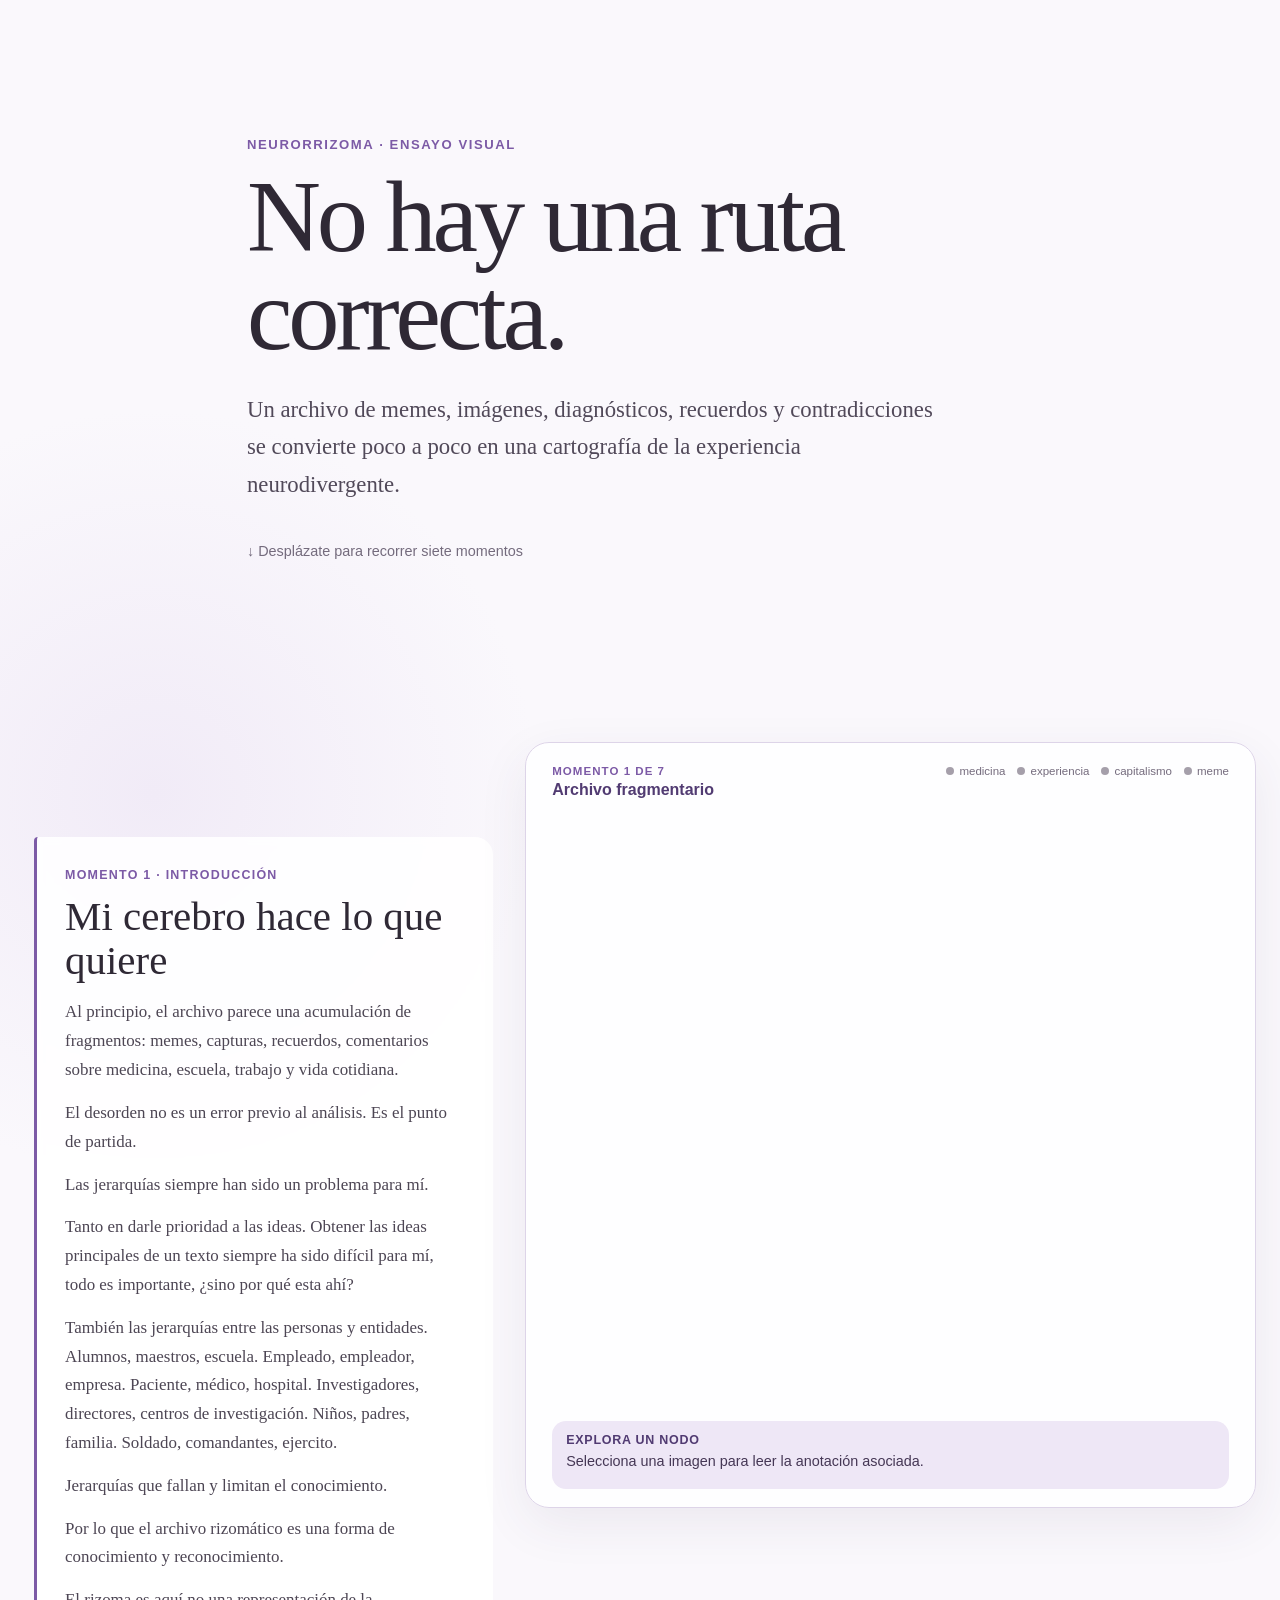
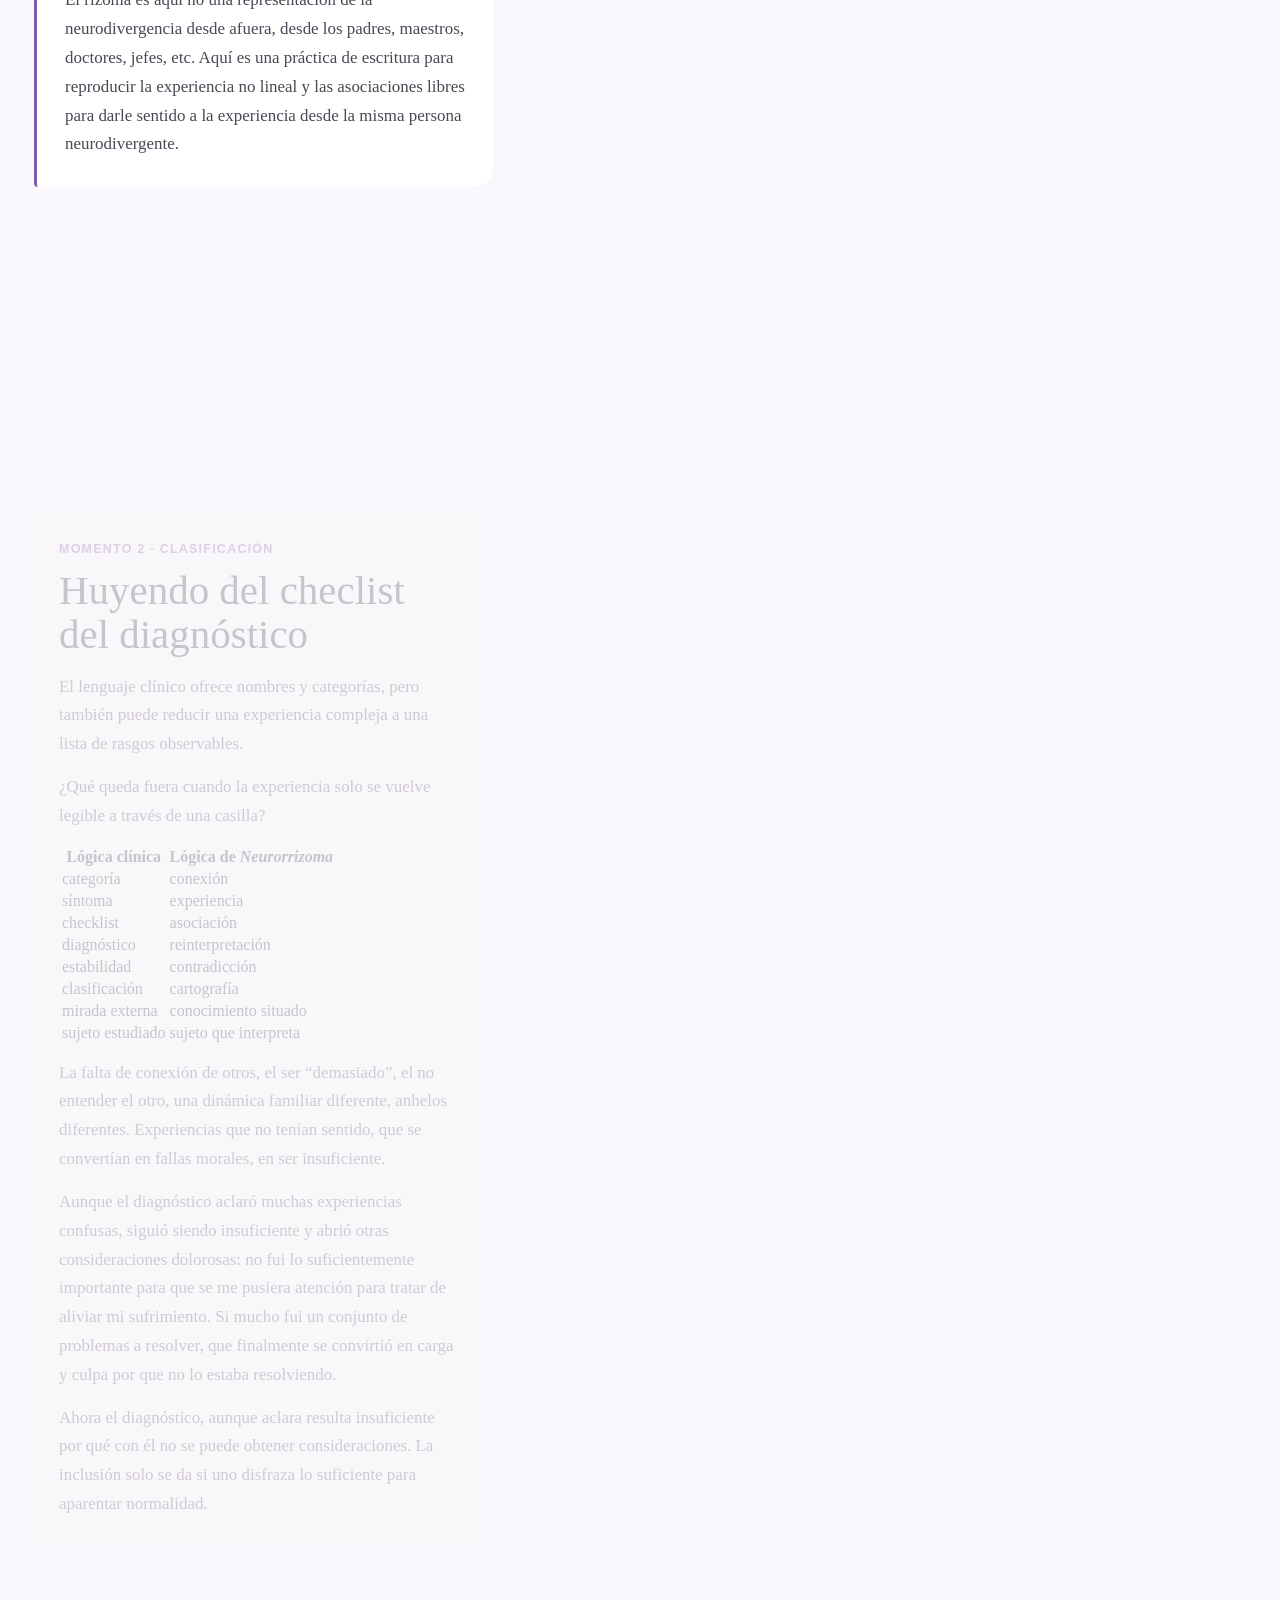
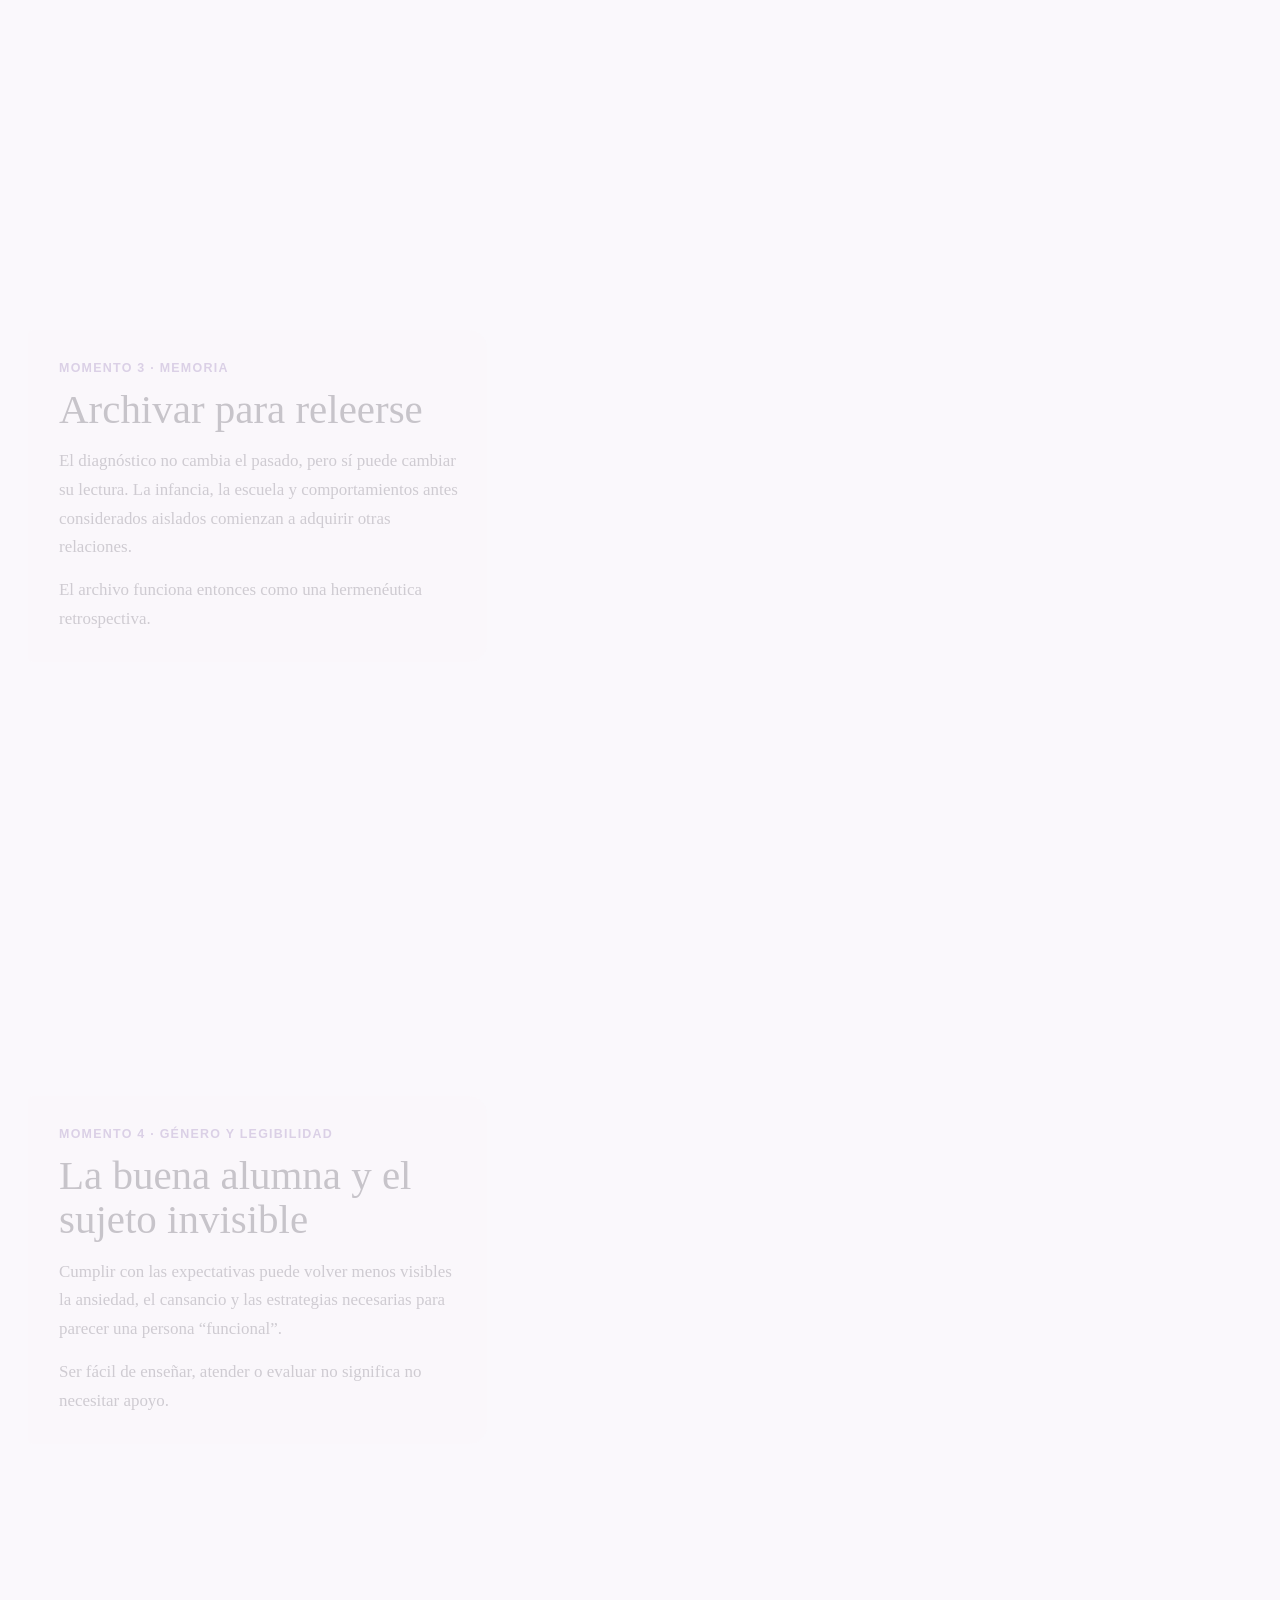
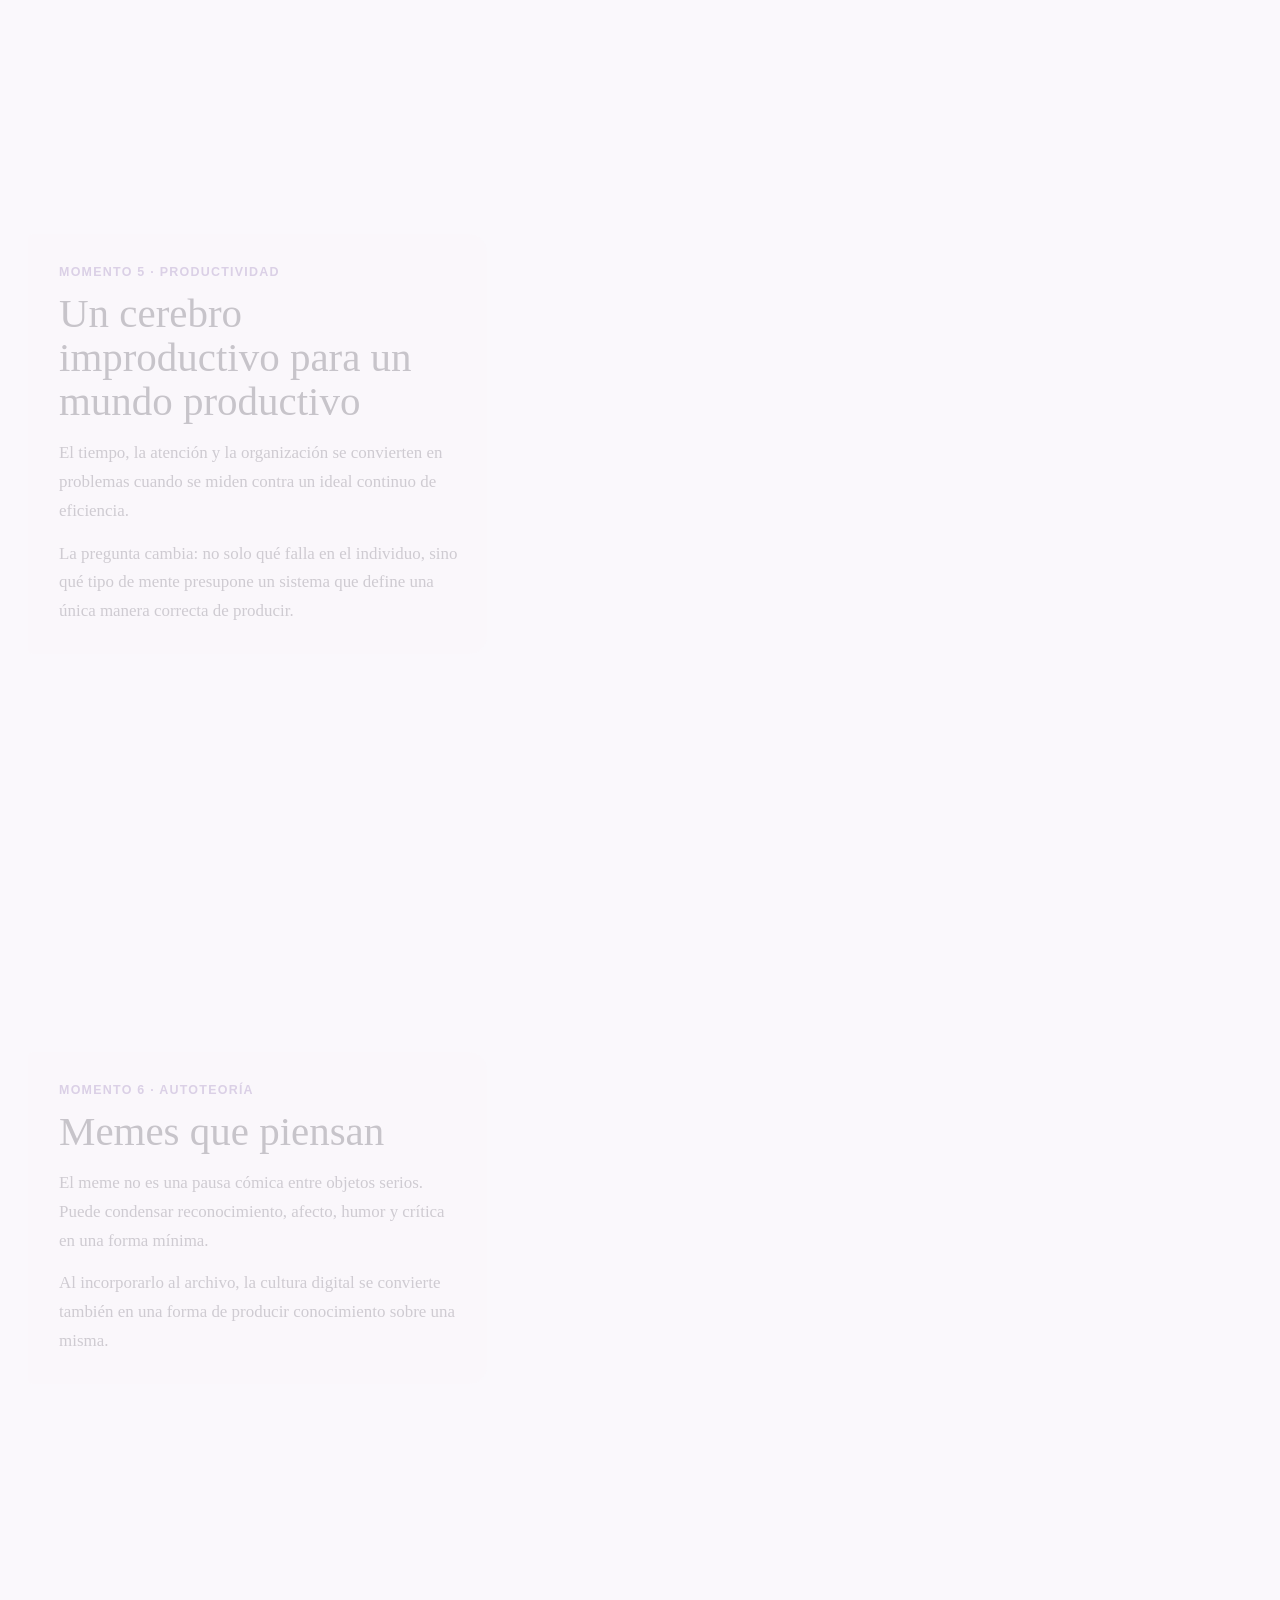
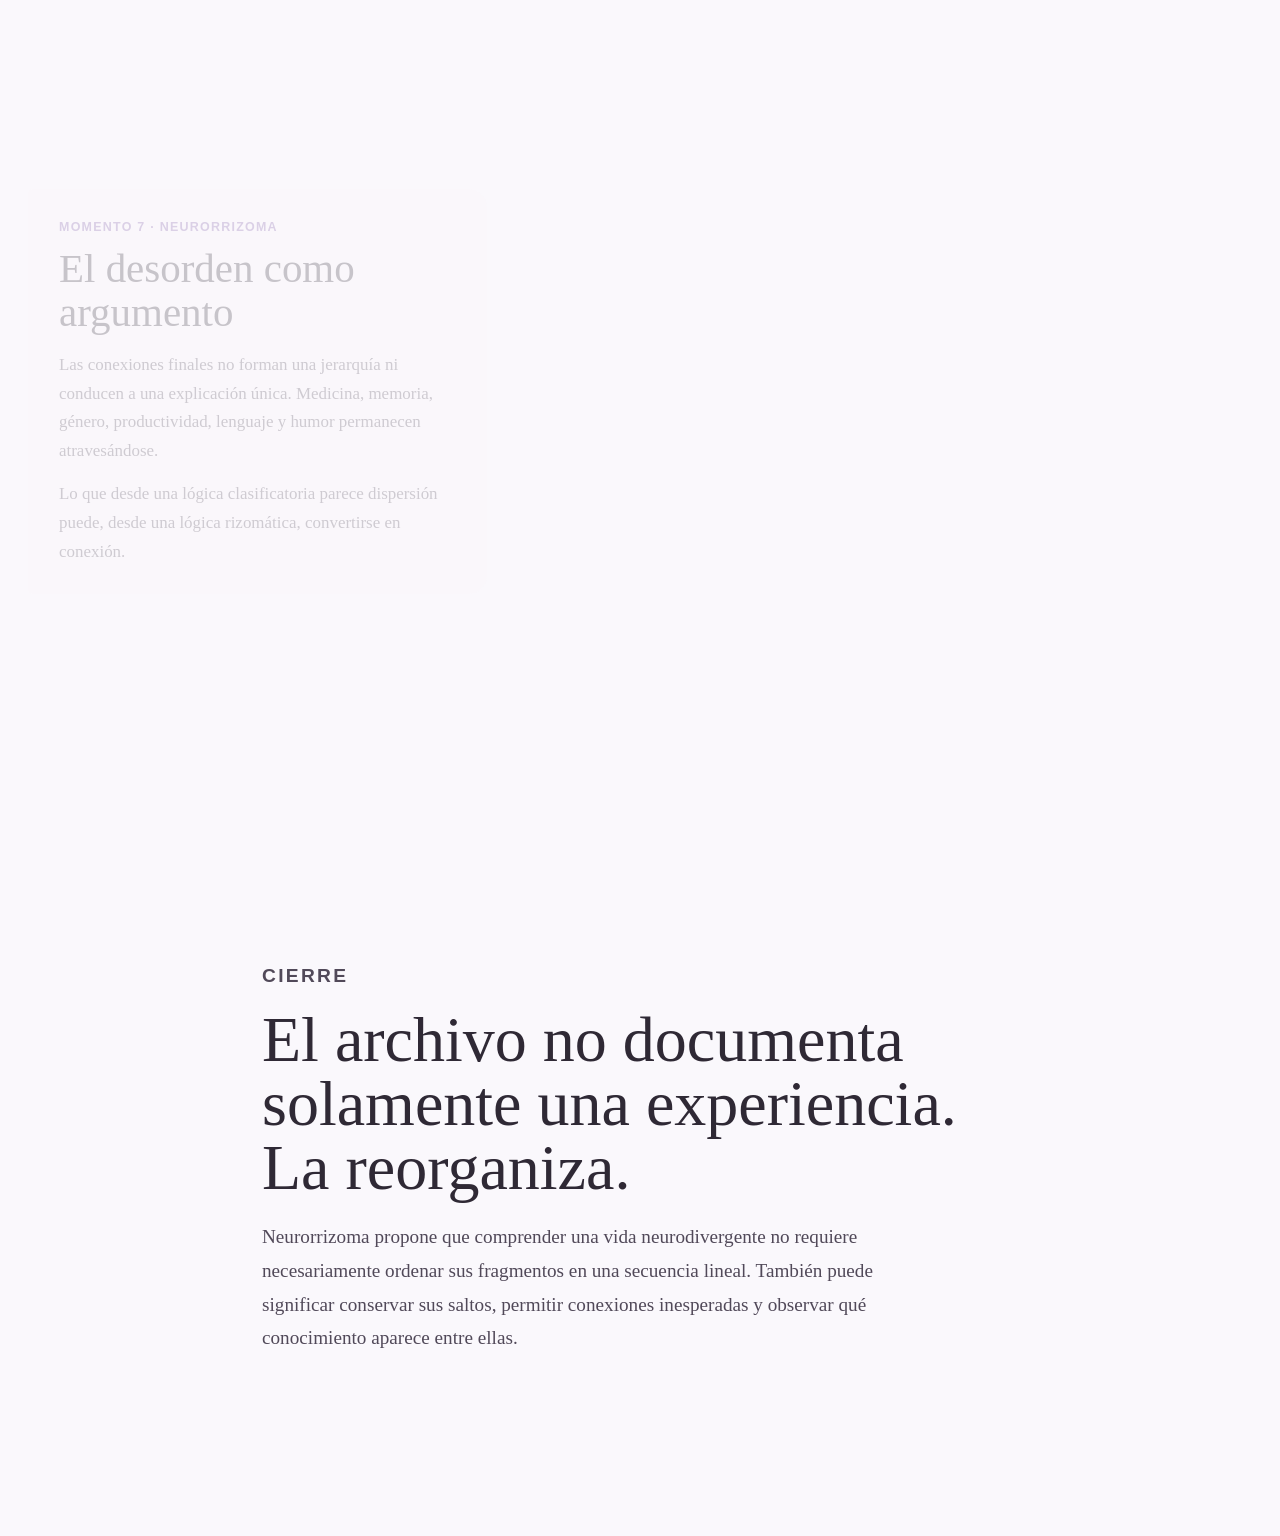
==== index.html @ 23087f28 "Update index.html" ====
<!DOCTYPE html>
<html lang="es">
<head>
  <meta charset="UTF-8">
  <meta name="viewport" content="width=device-width, initial-scale=1.0">

  <title>No hay una ruta correcta | Neurorrizoma</title>

  <style>
    :root {
      --bg: #faf8fc;
      --paper: rgba(255, 255, 255, 0.88);
      --ink: #2f2935;
      --muted: #746b7d;
      --purple: #7c5aa6;
      --purple-dark: #513b72;
      --purple-soft: #eee7f6;
      --line: #a99db7;
      --border: #ddd4e8;
    }

    * {
      box-sizing: border-box;
    }

    html {
      scroll-behavior: smooth;
    }

    body {
      margin: 0;
      font-family: Georgia, "Times New Roman", serif;
      color: var(--ink);
      background:
        radial-gradient(circle at 12% 10%, #f1ebf7 0, transparent 24rem),
        var(--bg);
    }

    header {
      max-width: 850px;
      min-height: 75vh;
      margin: 0 auto;
      padding: 12vh 32px 8vh;
      display: flex;
      flex-direction: column;
      justify-content: center;
    }

    .eyebrow {
      margin: 0 0 16px;
      font-family: Arial, sans-serif;
      font-size: 0.82rem;
      font-weight: 700;
      letter-spacing: 0.12em;
      text-transform: uppercase;
      color: var(--purple);
    }

    h1 {
      max-width: 760px;
      margin: 0;
      font-size: clamp(3rem, 8vw, 6.8rem);
      line-height: 0.95;
      font-weight: 500;
      letter-spacing: -0.04em;
    }

    header .deck {
      max-width: 690px;
      margin: 28px 0 0;
      font-size: clamp(1.15rem, 2vw, 1.42rem);
      line-height: 1.65;
      color: #514959;
    }

    .scroll-cue {
      margin-top: 40px;
      font-family: Arial, sans-serif;
      font-size: 0.9rem;
      color: var(--muted);
    }

    #scrolly {
      width: min(1400px, 100%);
      margin: 0 auto;
      padding: 0 24px 8vh;
      display: grid;
      grid-template-columns: minmax(300px, 0.78fr) minmax(500px, 1.22fr);
      gap: 34px;
      align-items: start;
    }

    .scrolly-text {
      min-width: 0;
    }

    .step {
      min-height: 86vh;
      padding: 18vh 4px;
      display: flex;
      align-items: center;
      opacity: 0.25;
      transition: opacity 320ms ease;
    }

    .step.is-active {
      opacity: 1;
    }

    .step-card {
      width: 100%;
      max-width: 510px;
      padding: 28px;
      border-left: 3px solid transparent;
      border-radius: 4px 18px 18px 4px;
      background: rgba(250, 248, 252, 0.82);
      backdrop-filter: blur(5px);
      transition:
        background 320ms ease,
        border-color 320ms ease,
        transform 320ms ease;
    }

    .step.is-active .step-card {
      background: var(--paper);
      border-left-color: var(--purple);
      transform: translateX(6px);
    }

    .moment {
      display: inline-block;
      margin-bottom: 12px;
      font-family: Arial, sans-serif;
      font-size: 0.78rem;
      font-weight: 700;
      letter-spacing: 0.1em;
      text-transform: uppercase;
      color: var(--purple);
    }

    .step h2 {
      margin: 0 0 16px;
      font-size: clamp(1.8rem, 3.2vw, 2.75rem);
      line-height: 1.08;
      font-weight: 500;
    }

    .step p {
      margin: 0;
      font-size: 1.06rem;
      line-height: 1.7;
      color: #4d4654;
    }

    .step p + p {
      margin-top: 14px;
    }

    .scrolly-graphic {
      position: sticky;
      top: 0;
      min-width: 0;
      min-height: 100vh;
      display: flex;
      align-items: center;
    }

    .graphic-shell {
      width: 100%;
      padding: 18px 18px 12px;
      border: 1px solid var(--border);
      border-radius: 24px;
      background: rgba(255,255,255,0.8);
      box-shadow: 0 16px 50px rgba(69, 46, 89, 0.08);
    }

    .graphic-header {
      display: flex;
      justify-content: space-between;
      gap: 20px;
      align-items: flex-start;
      padding: 4px 8px 10px;
      font-family: Arial, sans-serif;
    }

    #graphic-kicker {
      margin: 0 0 4px;
      font-size: 0.72rem;
      font-weight: 700;
      letter-spacing: 0.09em;
      text-transform: uppercase;
      color: var(--purple);
    }

    #graphic-title {
      margin: 0;
      font-size: 1rem;
      font-weight: 700;
      color: var(--purple-dark);
    }

    .legend {
      display: flex;
      flex-wrap: wrap;
      justify-content: flex-end;
      gap: 6px 12px;
      font-family: Arial, sans-serif;
      font-size: 0.72rem;
      color: var(--muted);
    }

    .legend span::before {
      content: "";
      display: inline-block;
      width: 8px;
      height: 8px;
      margin-right: 5px;
      border-radius: 50%;
      background: currentColor;
      opacity: 0.65;
    }

    #visualization {
      display: block;
      width: 100%;
      height: auto;
      max-height: 74vh;
      overflow: visible;
    }

    .link {
      stroke: var(--line);
      stroke-linecap: round;
      pointer-events: none;
    }

    .node {
      cursor: pointer;
      outline: none;
    }

    .node .halo {
      fill: white;
      stroke: #d4c6e0;
      stroke-width: 2;
    }

    .node.is-selected .halo {
      stroke: var(--purple-dark);
      stroke-width: 4;
    }

    .node image {
      transition: filter 250ms ease;
    }

    .node text {
      font-family: Arial, sans-serif;
      font-size: 10px;
      fill: #504859;
      paint-order: stroke;
      stroke: rgba(250,248,252,.95);
      stroke-width: 3px;
      stroke-linejoin: round;
      pointer-events: none;
    }

    #node-detail {
      min-height: 68px;
      margin: 4px 8px 6px;
      padding: 12px 14px;
      border-radius: 14px;
      background: var(--purple-soft);
      font-family: Arial, sans-serif;
      color: #453755;
    }

    #node-detail strong {
      display: block;
      margin-bottom: 4px;
      font-size: 0.78rem;
      text-transform: uppercase;
      letter-spacing: .06em;
      color: var(--purple-dark);
    }

    #node-detail span {
      font-size: 0.9rem;
      line-height: 1.45;
    }

    .closing {
      max-width: 820px;
      margin: 0 auto;
      padding: 12vh 32px 18vh;
    }

    .closing h2 {
      margin: 0 0 20px;
      font-size: clamp(2.1rem, 5vw, 4.5rem);
      line-height: 1;
      font-weight: 500;
    }

    .closing p {
      max-width: 680px;
      font-size: 1.2rem;
      line-height: 1.75;
      color: #514959;
    }

    @media (hover: hover) and (pointer: fine) {
      .node:hover .halo {
        stroke: var(--purple);
        stroke-width: 4;
      }
    }

    @media (max-width: 900px) {
      #scrolly {
        display: block;
        padding: 0;
      }

      .scrolly-graphic {
        z-index: 1;
        min-height: auto;
        top: 0;
        padding: 10px;
        background: linear-gradient(
          to bottom,
          rgba(250,248,252,.98) 82%,
          rgba(250,248,252,.1)
        );
      }

      .graphic-shell {
        max-width: 760px;
        margin: 0 auto;
        border-radius: 18px;
      }

      #visualization {
        max-height: 54vh;
      }

      .scrolly-text {
        position: relative;
        z-index: 2;
        padding: 0 18px;
      }

      .step {
        min-height: 72vh;
        padding: 30vh 0 10vh;
        align-items: flex-end;
      }

      .step-card {
        max-width: 620px;
        margin: 0 auto;
        box-shadow: 0 8px 28px rgba(69,46,89,.1);
      }

      .legend {
        display: none;
      }
    }

    @media (max-width: 560px) {
      header {
        min-height: 70vh;
        padding-left: 22px;
        padding-right: 22px;
      }

      .graphic-shell {
        padding: 10px 8px 8px;
      }

      .graphic-header {
        padding-left: 8px;
        padding-right: 8px;
      }

      #visualization {
        max-height: 46vh;
      }

      #node-detail {
        min-height: 62px;
        margin-left: 4px;
        margin-right: 4px;
      }

      .step-card {
        padding: 22px;
      }
    }

    @media (prefers-reduced-motion: reduce) {
      html {
        scroll-behavior: auto;
      }

      *, *::before, *::after {
        transition-duration: 0.01ms !important;
        animation-duration: 0.01ms !important;
      }
    }
  </style>
</head>

<body>

  <header>
    <p class="eyebrow">Neurorrizoma · ensayo visual</p>
    <h1>No hay una ruta correcta.</h1>
    <p class="deck">
      Un archivo de memes, imágenes, diagnósticos, recuerdos y contradicciones
      se convierte poco a poco en una cartografía de la experiencia neurodivergente.
    </p>
    <p class="scroll-cue">↓ Desplázate para recorrer siete momentos</p>
  </header>

  <main>
    <section id="scrolly">

      <div class="scrolly-text">

        <article class="step is-active" data-step="0">
          <div class="step-card">
            <span class="moment">Momento 1 · Introducción</span>
            <h2>Mi cerebro hace lo que quiere</h2>
            <p>
              Al principio, el archivo parece una acumulación de fragmentos:
              memes, capturas, recuerdos, comentarios sobre medicina, escuela,
              trabajo y vida cotidiana.
            </p>
            <p>
              El desorden no es un error previo al análisis. Es el punto de partida.
              </p>
            <p>
              Las jerarquías siempre han sido un problema para mí.
              </p>
            <p>
Tanto en darle prioridad a las ideas. Obtener las ideas principales de un texto siempre ha sido difícil para mí, todo es importante, ¿sino por qué esta ahí? 
              </p>
            <p>
También las jerarquías entre las personas y entidades. Alumnos, maestros, escuela. Empleado, empleador, empresa. Paciente, médico, hospital. Investigadores, directores, centros de investigación. Niños, padres, familia. Soldado, comandantes, ejercito.
              </p>
            <p>
Jerarquías que fallan y limitan el conocimiento.
               </p>
            <p>
Por lo que el archivo rizomático es una forma de conocimiento y reconocimiento.
 </p>
            <p>
              El rizoma es aquí no una representación de la neurodivergencia desde afuera, desde los padres, maestros, doctores, jefes, etc. Aquí es una práctica de escritura para reproducir la experiencia no lineal y las asociaciones libres para darle sentido a la experiencia desde la misma persona neurodivergente. 

            </p>
          </div>
        </article>

        <article class="step" data-step="1">
          <div class="step-card">
            <span class="moment">Momento 2 · Clasificación</span>
            <h2>Huyendo del checlist del diagnóstico</h2>
            <p>
              El lenguaje clínico ofrece nombres y categorías, pero también puede
              reducir una experiencia compleja a una lista de rasgos observables.
            </p>
            <p>
              ¿Qué queda fuera cuando la experiencia solo se vuelve legible a través
              de una casilla?
</p>
            <p>
<table class="logic-table">
  <thead>
    <tr>
      <th>Lógica clínica</th>
      <th>Lógica de <em>Neurorrizoma</em></th>
    </tr>
  </thead>

  <tbody>
    <tr>
      <td>categoría</td>
      <td>conexión</td>
    </tr>

    <tr>
      <td>síntoma</td>
      <td>experiencia</td>
    </tr>

    <tr>
      <td>checklist</td>
      <td>asociación</td>
    </tr>

    <tr>
      <td>diagnóstico</td>
      <td>reinterpretación</td>
    </tr>

    <tr>
      <td>estabilidad</td>
      <td>contradicción</td>
    </tr>

    <tr>
      <td>clasificación</td>
      <td>cartografía</td>
    </tr>

    <tr>
      <td>mirada externa</td>
      <td>conocimiento situado</td>
    </tr>

    <tr>
      <td>sujeto estudiado</td>
      <td>sujeto que interpreta</td>
    </tr>
  </tbody>
</table>  
            </p>
            <p>
              La falta de conexión de otros, el ser “demasiado”, el no entender el otro, una dinámica familiar diferente, anhelos diferentes. Experiencias que no tenían sentido, que se convertían en fallas morales, en ser insuficiente.
              </p>
            <p>
Aunque el diagnóstico aclaró muchas experiencias confusas, siguió siendo insuficiente y abrió otras consideraciones dolorosas: no fui lo suficientemente importante para que se me pusiera atención para tratar de aliviar mi sufrimiento. Si mucho fui un conjunto de problemas a resolver, que finalmente se convirtió en carga y culpa por que no lo estaba resolviendo. 
              </p>
            <p>
Ahora el diagnóstico, aunque aclara resulta insuficiente por qué con él no se puede obtener consideraciones. La inclusión solo se da si uno disfraza lo suficiente para aparentar normalidad. 

            </p>
          </div>
        </article>

        <article class="step" data-step="2">
          <div class="step-card">
            <span class="moment">Momento 3 · Memoria</span>
            <h2>Archivar para releerse</h2>
            <p>
              El diagnóstico no cambia el pasado, pero sí puede cambiar su lectura.
              La infancia, la escuela y comportamientos antes considerados aislados
              comienzan a adquirir otras relaciones.
            </p>
            <p>
              El archivo funciona entonces como una hermenéutica retrospectiva.
            </p>
          </div>
        </article>

        <article class="step" data-step="3">
          <div class="step-card">
            <span class="moment">Momento 4 · Género y legibilidad</span>
            <h2>La buena alumna y el sujeto invisible</h2>
            <p>
              Cumplir con las expectativas puede volver menos visibles la ansiedad,
              el cansancio y las estrategias necesarias para parecer una persona
              “funcional”.
            </p>
            <p>
              Ser fácil de enseñar, atender o evaluar no significa no necesitar apoyo.
            </p>
          </div>
        </article>

        <article class="step" data-step="4">
          <div class="step-card">
            <span class="moment">Momento 5 · Productividad</span>
            <h2>Un cerebro improductivo para un mundo productivo</h2>
            <p>
              El tiempo, la atención y la organización se convierten en problemas
              cuando se miden contra un ideal continuo de eficiencia.
            </p>
            <p>
              La pregunta cambia: no solo qué falla en el individuo, sino qué tipo
              de mente presupone un sistema que define una única manera correcta de producir.
            </p>
          </div>
        </article>

        <article class="step" data-step="5">
          <div class="step-card">
            <span class="moment">Momento 6 · Autoteoría</span>
            <h2>Memes que piensan</h2>
            <p>
              El meme no es una pausa cómica entre objetos serios. Puede condensar
              reconocimiento, afecto, humor y crítica en una forma mínima.
            </p>
            <p>
              Al incorporarlo al archivo, la cultura digital se convierte también
              en una forma de producir conocimiento sobre una misma.
            </p>
          </div>
        </article>

        <article class="step" data-step="6">
          <div class="step-card">
            <span class="moment">Momento 7 · Neurorrizoma</span>
            <h2>El desorden como argumento</h2>
            <p>
              Las conexiones finales no forman una jerarquía ni conducen a una
              explicación única. Medicina, memoria, género, productividad, lenguaje
              y humor permanecen atravesándose.
            </p>
            <p>
              Lo que desde una lógica clasificatoria parece dispersión puede,
              desde una lógica rizomática, convertirse en conexión.
            </p>
          </div>
        </article>

      </div>

      <div class="scrolly-graphic">
        <div class="graphic-shell">
          <div class="graphic-header">
            <div>
              <p id="graphic-kicker">Momento 1 de 7</p>
              <p id="graphic-title">Archivo fragmentario</p>
            </div>

            <div class="legend" aria-label="Grupos del archivo">
              <span>medicina</span>
              <span>experiencia</span>
              <span>capitalismo</span>
              <span>meme</span>
            </div>
          </div>

          <svg
            id="visualization"
            viewBox="0 0 820 720"
            role="img"
            aria-label="Grafo interactivo del archivo Neurorrizoma">
          </svg>

          <div id="node-detail" aria-live="polite">
            <strong>Explora un nodo</strong>
            <span>Selecciona una imagen para leer la anotación asociada.</span>
          </div>
        </div>
      </div>

    </section>

    <section class="closing">
      <p class="eyebrow">Cierre</p>
      <h2>El archivo no documenta solamente una experiencia. La reorganiza.</h2>
      <p>
        Neurorrizoma propone que comprender una vida neurodivergente no requiere
        necesariamente ordenar sus fragmentos en una secuencia lineal. También
        puede significar conservar sus saltos, permitir conexiones inesperadas
        y observar qué conocimiento aparece entre ellas.
      </p>
    </section>
  </main>

  <script src="https://d3js.org/d3.v7.min.js"></script>

  <script>
    const svg = d3.select("#visualization");
    const width = 820;
    const height = 720;

    const graphicKicker = document.getElementById("graphic-kicker");
    const graphicTitle = document.getElementById("graphic-title");
    const detail = document.getElementById("node-detail");

    const momentTitles = [
      "Archivo fragmentario",
      "Diagnóstico y clasificación",
      "Relectura del pasado",
      "Género, escuela y legibilidad",
      "Productividad y tiempo",
      "El meme como conocimiento",
      "Neurorrizoma"
    ];

    /*
      Los conjuntos se basan en los IDs que ya existen en nodes.csv.
      Puedes cambiarlos después sin modificar el CSV.
    */
    const momentNodes = [
      null,
      new Set(["n1","n6","n7","n9","n10","n11","n12","n13","n14","n15","n19","n21","n32"]),
      new Set(["n8","n10","n27","n29","n32","n36","n37","n44"]),
      new Set(["n7","n8","n9","n10","n34","n36","n37"]),
      new Set(["n2","n3","n4","n20","n24","n26","n28","n35"]),
      new Set(["n19","n20","n26","n27","n31","n32","n33","n39","n44"]),
      null
    ];

    const extraLinks = [
      ["n21","n6"], ["n21","n7"], ["n21","n9"],
      ["n27","n10"], ["n27","n36"], ["n27","n37"], ["n32","n27"],
      ["n36","n9"], ["n36","n34"], ["n37","n10"],
      ["n2","n3"], ["n2","n28"], ["n3","n20"], ["n3","n35"], ["n4","n35"],
      ["n20","n39"], ["n27","n44"], ["n32","n44"], ["n39","n22"],
      ["n8","n32"], ["n34","n38"], ["n22","n39"], ["n24","n28"],
      ["n7","n34"], ["n20","n35"], ["n9","n36"]
    ];

    let nodes = [];
    let links = [];
    let nodeSelection;
    let linkSelection;
    let simulation;
    let currentStep = 0;
    let selectedNode = null;

    function imageRadius(d) {
      const activeSet = momentNodes[currentStep];
      const isActive = !activeSet || activeSet.has(d.id);
      return isActive ? 31 : 25;
    }

    function nodeOpacity(d) {
      if (currentStep === 0 || currentStep === 6) return 0.96;
      return momentNodes[currentStep].has(d.id) ? 1 : 0.09;
    }

    function linkOpacity(d) {
      if (currentStep === 0) return 0;

      const sourceId = typeof d.source === "object" ? d.source.id : d.source;
      const targetId = typeof d.target === "object" ? d.target.id : d.target;

      if (currentStep === 6) return 0.38;

      const activeSet = momentNodes[currentStep];
      return activeSet.has(sourceId) && activeSet.has(targetId) ? 0.58 : 0.015;
    }

    function linkWidth(d) {
      return currentStep === 6 ? 1.6 : 2.2;
    }

    function updateMoment(step) {
      currentStep = step;

      graphicKicker.textContent = `Momento ${step + 1} de 7`;
      graphicTitle.textContent = momentTitles[step];

      document.querySelectorAll(".step").forEach(el => {
        el.classList.toggle(
          "is-active",
          Number(el.dataset.step) === step
        );
      });

      if (!nodeSelection || !linkSelection) return;

      nodeSelection
        .transition()
        .duration(650)
        .style("opacity", d => nodeOpacity(d));

      nodeSelection
        .select(".halo")
        .transition()
        .duration(650)
        .attr("r", d => imageRadius(d) + 4);

      nodeSelection
        .select("image")
        .transition()
        .duration(650)
        .attr("x", d => -imageRadius(d))
        .attr("y", d => -imageRadius(d))
        .attr("width", d => imageRadius(d) * 2)
        .attr("height", d => imageRadius(d) * 2);

      linkSelection
        .transition()
        .duration(650)
        .style("opacity", d => linkOpacity(d))
        .attr("stroke-width", d => linkWidth(d));

      if (selectedNode && currentStep > 0 && currentStep < 6) {
        const activeSet = momentNodes[currentStep];
        if (!activeSet.has(selectedNode.id)) {
          selectedNode = null;
          nodeSelection.classed("is-selected", false);
          detail.innerHTML =
            "<strong>Explora un nodo</strong>" +
            "<span>Selecciona una imagen para leer la anotación asociada.</span>";
        }
      }
    }

    function selectNode(event, d) {
      selectedNode = d;

      nodeSelection.classed(
        "is-selected",
        node => node.id === d.id
      );

      const group = d.group ? d.group : "archivo";
      const description = d.description || "Sin descripción.";

      detail.innerHTML = "";

      const strong = document.createElement("strong");
      strong.textContent = group;

      const span = document.createElement("span");
      span.textContent = description;

      detail.append(strong, span);
    }

    d3.csv("nodes.csv")
      .then(data => {
        nodes = data;

        /*
          1. Se crean algunos enlaces suaves dentro de cada grupo.
          2. Se agregan conexiones temáticas específicas para los siete momentos.
        */
        const grouped = d3.group(nodes, d => d.group);

        grouped.forEach(groupNodes => {
          for (let i = 0; i < groupNodes.length - 1; i++) {
            links.push({
              source: groupNodes[i].id,
              target: groupNodes[i + 1].id,
              kind: "group"
            });
          }
        });

        extraLinks.forEach(([source, target]) => {
          const sourceExists = nodes.some(d => d.id === source);
          const targetExists = nodes.some(d => d.id === target);

          if (sourceExists && targetExists) {
            links.push({
              source,
              target,
              kind: "thematic"
            });
          }
        });

        const defs = svg.append("defs");

        nodes.forEach(d => {
          defs
            .append("clipPath")
            .attr("id", `clip-${d.id}`)
            .append("circle")
            .attr("r", 31);
        });

        linkSelection = svg
          .append("g")
          .attr("aria-hidden", "true")
          .selectAll("line")
          .data(links)
          .join("line")
          .attr("class", "link")
          .attr("stroke-dasharray", d => d.kind === "thematic" ? null : "2 5")
          .style("opacity", 0);

        nodeSelection = svg
          .append("g")
          .selectAll("g.node")
          .data(nodes)
          .join("g")
          .attr("class", "node")
          .attr("tabindex", 0)
          .attr("role", "button")
          .attr("aria-label", d =>
            `${d.group || "archivo"}: ${d.description || d.id}`
          )
          .on("click", selectNode)
          .on("keydown", (event, d) => {
            if (event.key === "Enter" || event.key === " ") {
              event.preventDefault();
              selectNode(event, d);
            }
          });

        nodeSelection
          .append("circle")
          .attr("class", "halo")
          .attr("r", 35);

        nodeSelection
          .append("image")
          .attr("href", d => d.images)
          .attr("x", -31)
          .attr("y", -31)
          .attr("width", 62)
          .attr("height", 62)
          .attr("preserveAspectRatio", "xMidYMid slice")
          .attr("clip-path", d => `url(#clip-${d.id})`);

        nodeSelection
          .append("text")
          .attr("text-anchor", "middle")
          .attr("y", 46)
          .text(d => d.id);

        simulation = d3
          .forceSimulation(nodes)
          .force(
            "link",
            d3.forceLink(links)
              .id(d => d.id)
              .distance(d => d.kind === "thematic" ? 115 : 145)
              .strength(d => d.kind === "thematic" ? 0.16 : 0.06)
          )
          .force(
            "charge",
            d3.forceManyBody().strength(-145)
          )
          .force(
            "center",
            d3.forceCenter(width / 2, height / 2)
          )
          .force(
            "x",
            d3.forceX(width / 2).strength(0.025)
          )
          .force(
            "y",
            d3.forceY(height / 2).strength(0.025)
          )
          .force(
            "collision",
            d3.forceCollide(43)
          );

        simulation.on("tick", () => {
          nodeSelection.each(d => {
            d.x = Math.max(42, Math.min(width - 42, d.x));
            d.y = Math.max(42, Math.min(height - 42, d.y));
          });

          linkSelection
            .attr("x1", d => d.source.x)
            .attr("y1", d => d.source.y)
            .attr("x2", d => d.target.x)
            .attr("y2", d => d.target.y);

          nodeSelection.attr(
            "transform",
            d => `translate(${d.x},${d.y})`
          );
        });

        updateMoment(0);
      })
      .catch(error => {
        console.error("No se pudo cargar nodes.csv:", error);

        detail.innerHTML =
          "<strong>Error</strong>" +
          "<span>No se pudo cargar nodes.csv. Verifica que index.html y nodes.csv estén en la misma carpeta.</span>";
      });

    /*
      Scrollytelling sin dependencia adicional:
      IntersectionObserver detecta qué momento atraviesa el centro de la pantalla.
    */
    const steps = Array.from(document.querySelectorAll(".step"));

    const observer = new IntersectionObserver(
      entries => {
        const visible = entries
          .filter(entry => entry.isIntersecting)
          .sort((a, b) => b.intersectionRatio - a.intersectionRatio);

        if (!visible.length) return;

        const step = Number(visible[0].target.dataset.step);

        if (step !== currentStep) {
          updateMoment(step);
        }
      },
      {
        root: null,
        rootMargin: "-35% 0px -35% 0px",
        threshold: [0, 0.1, 0.25, 0.5, 0.75, 1]
      }
    );

    steps.forEach(step => observer.observe(step));

    window.addEventListener("resize", () => {
      if (simulation) {
        simulation.alpha(0.12).restart();
      }
    });
  </script>

</body>
</html>
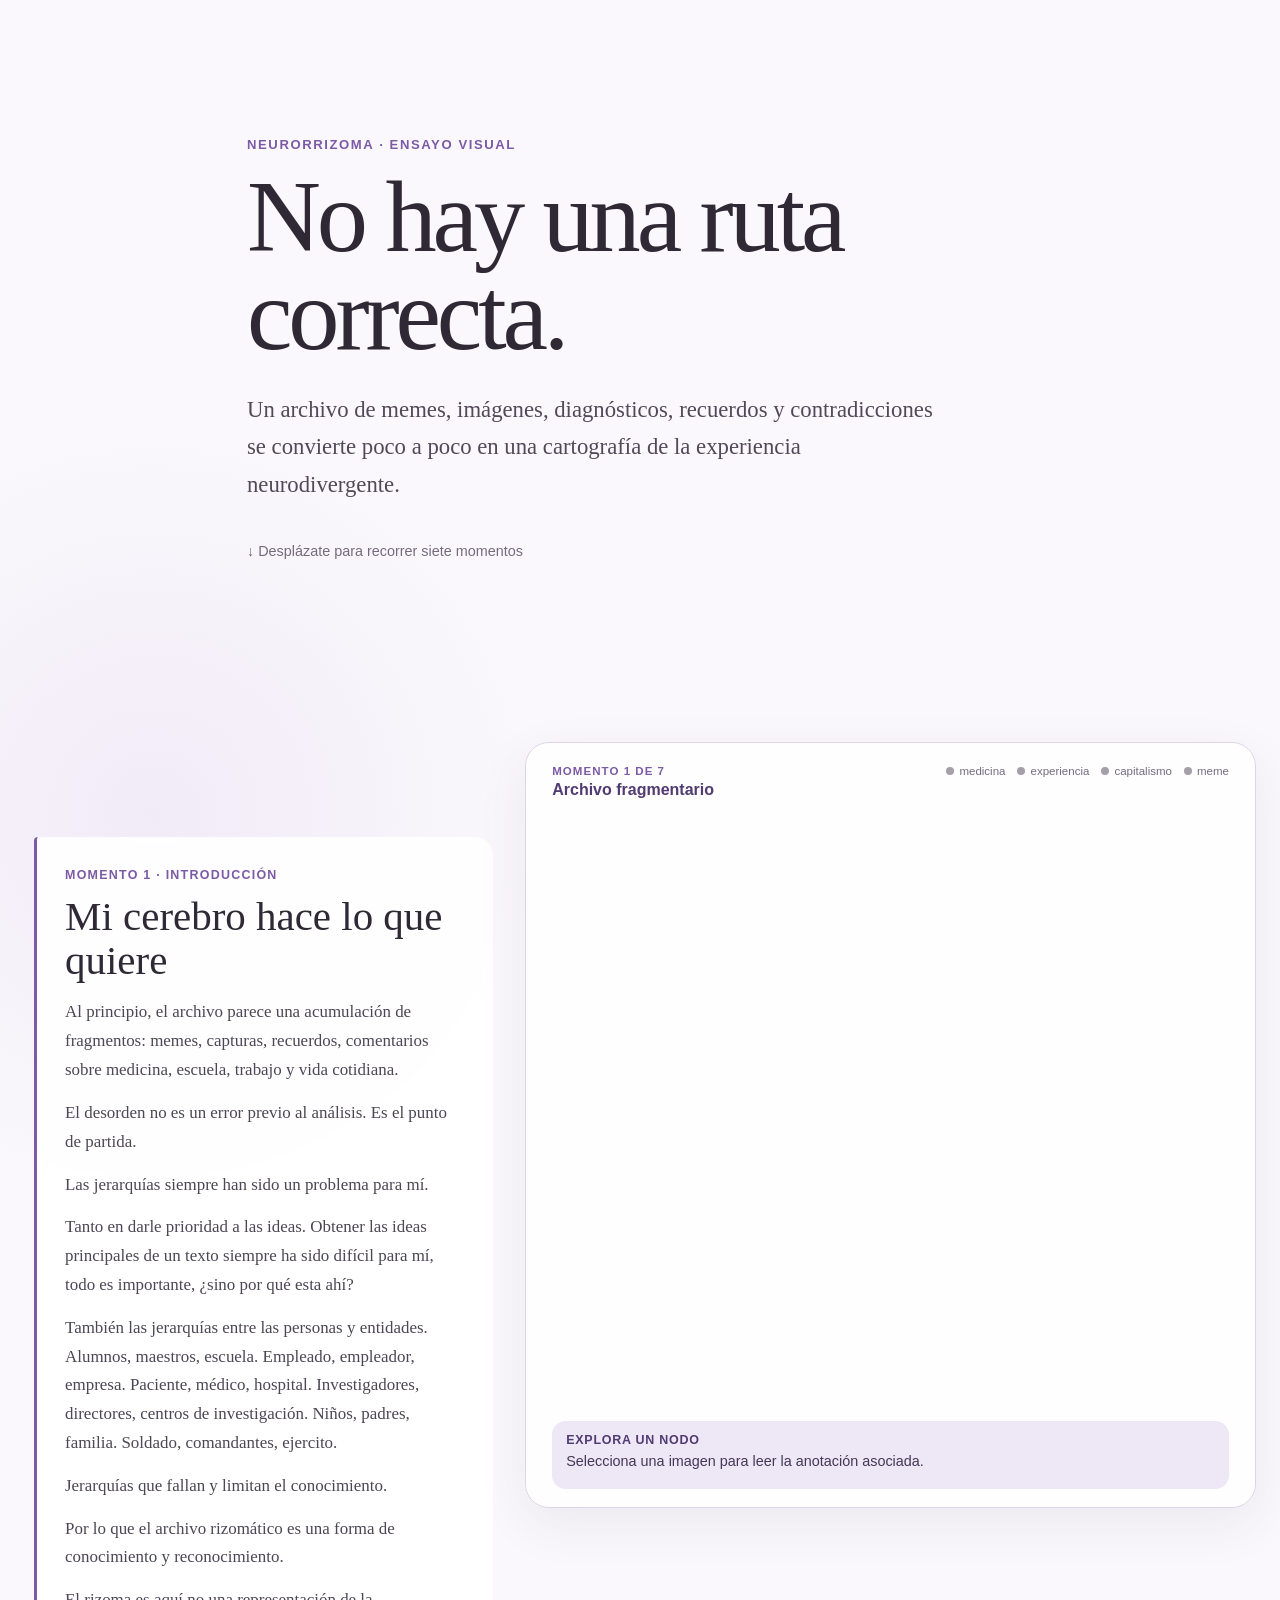
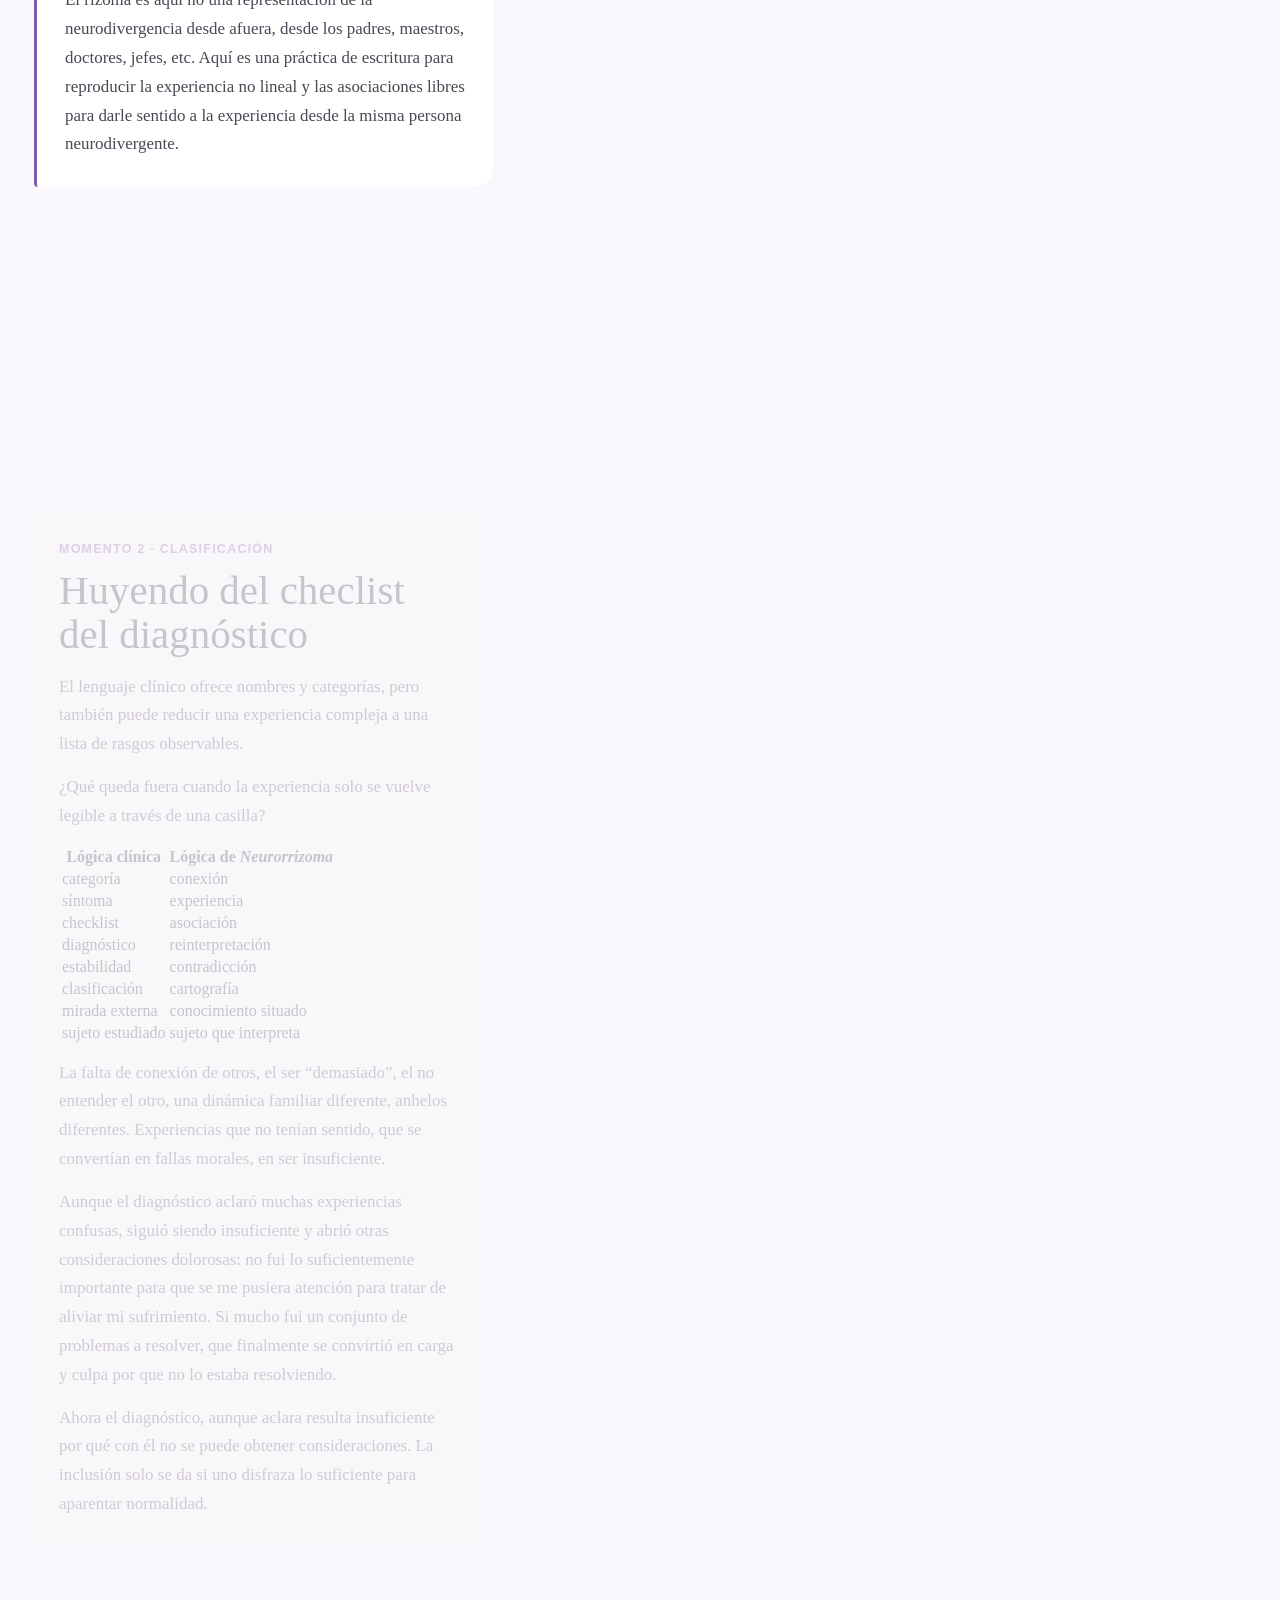
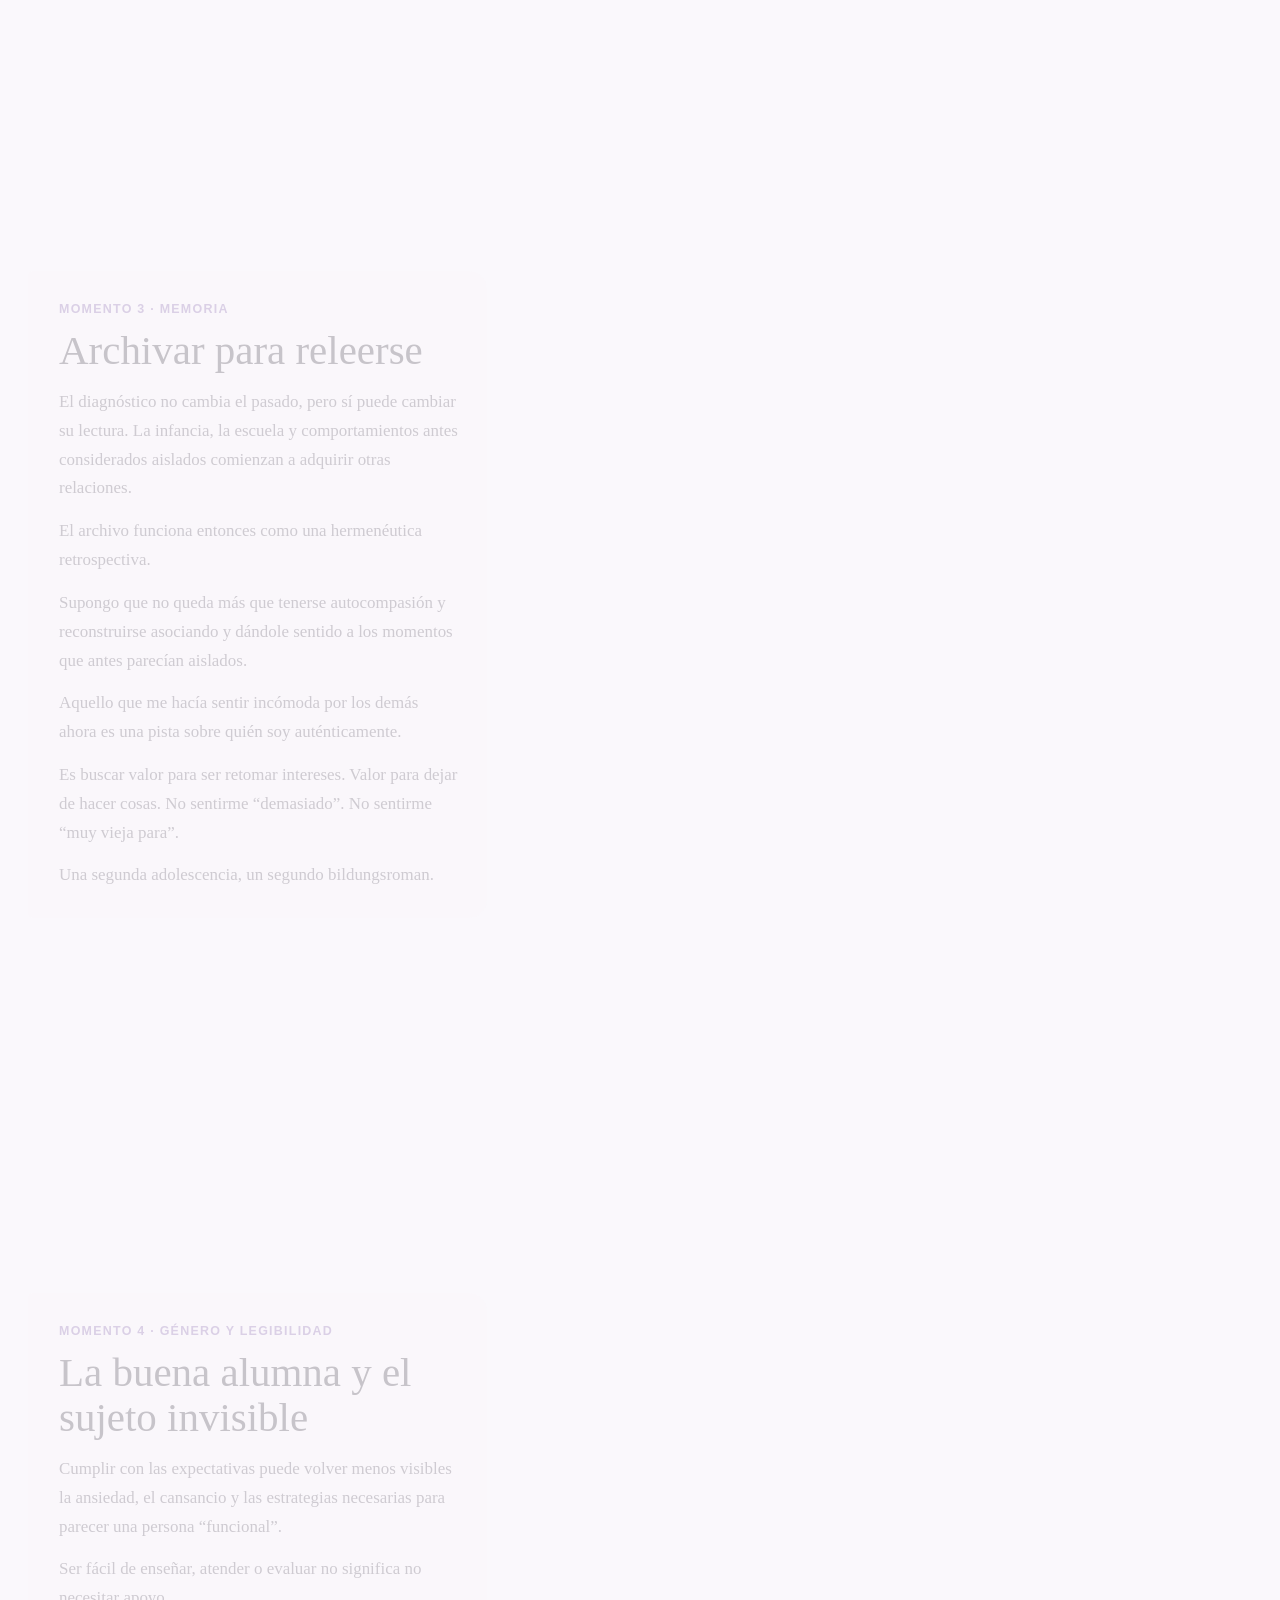
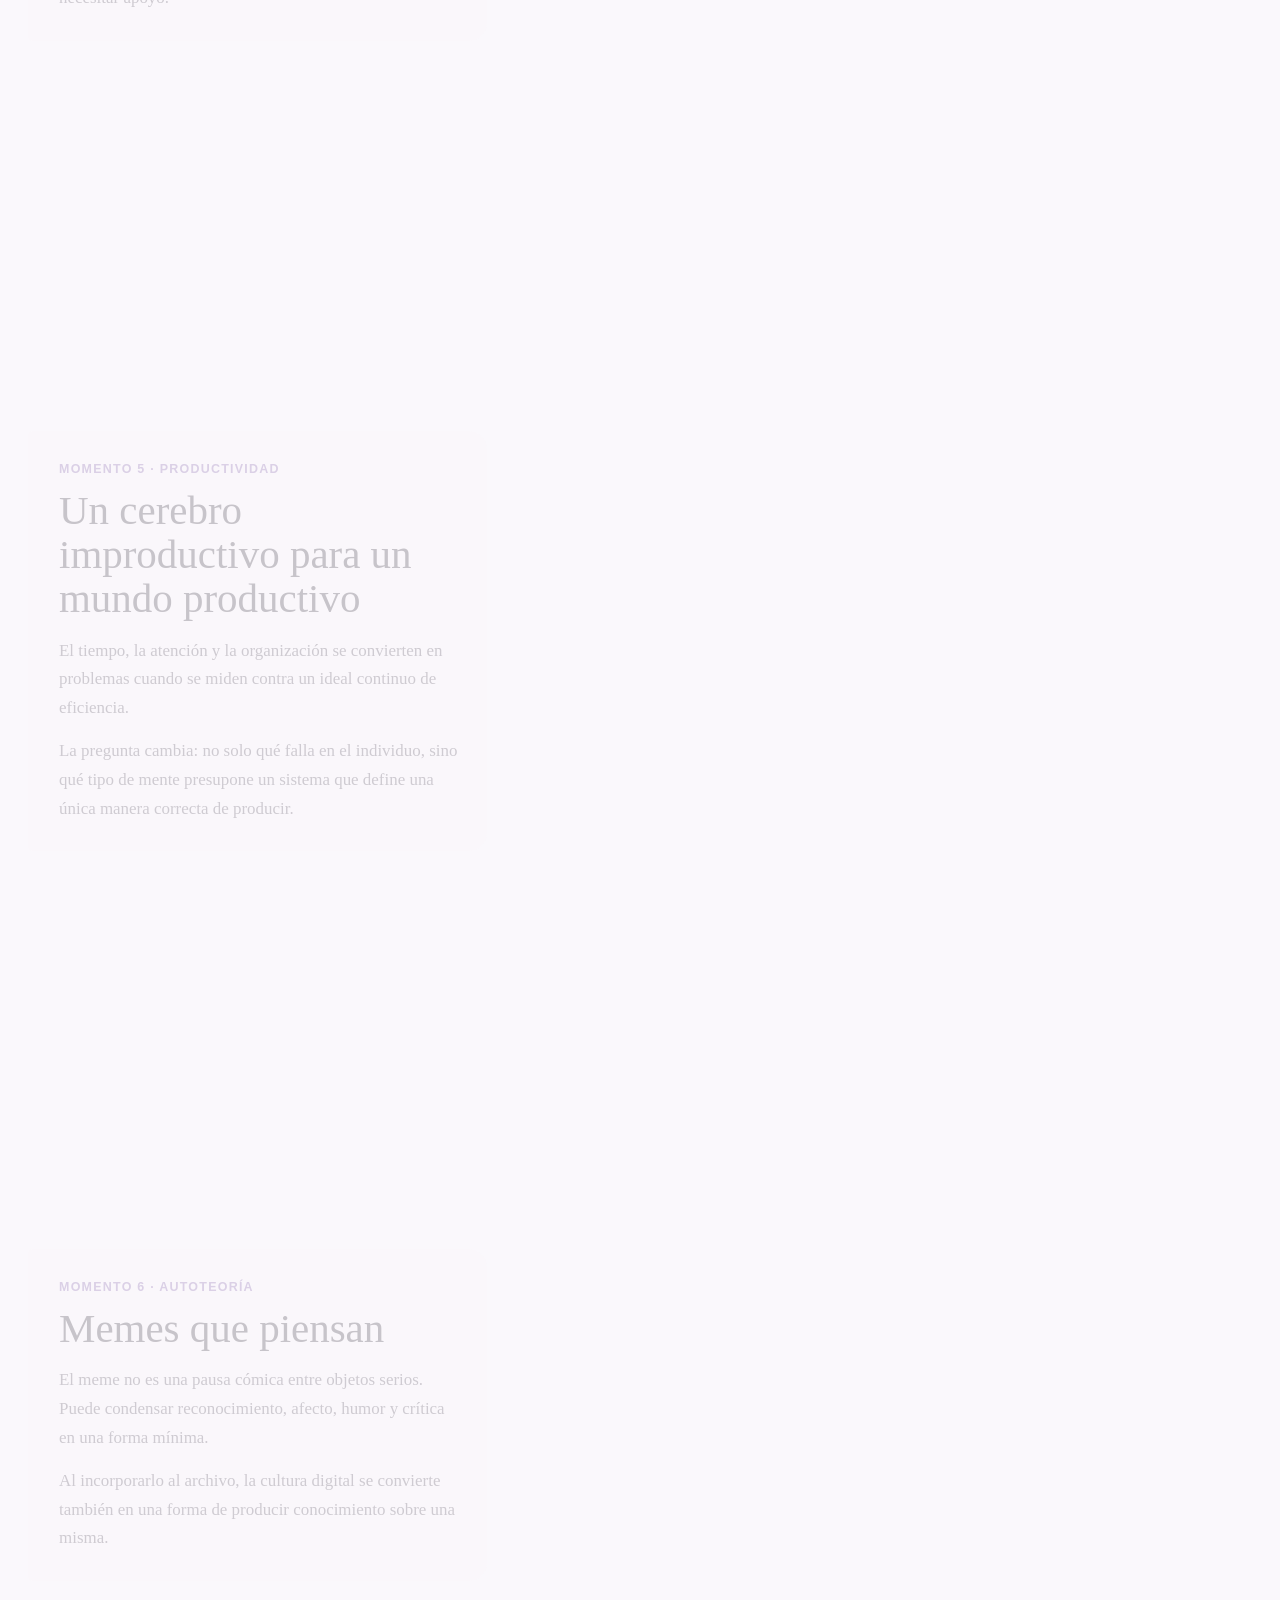
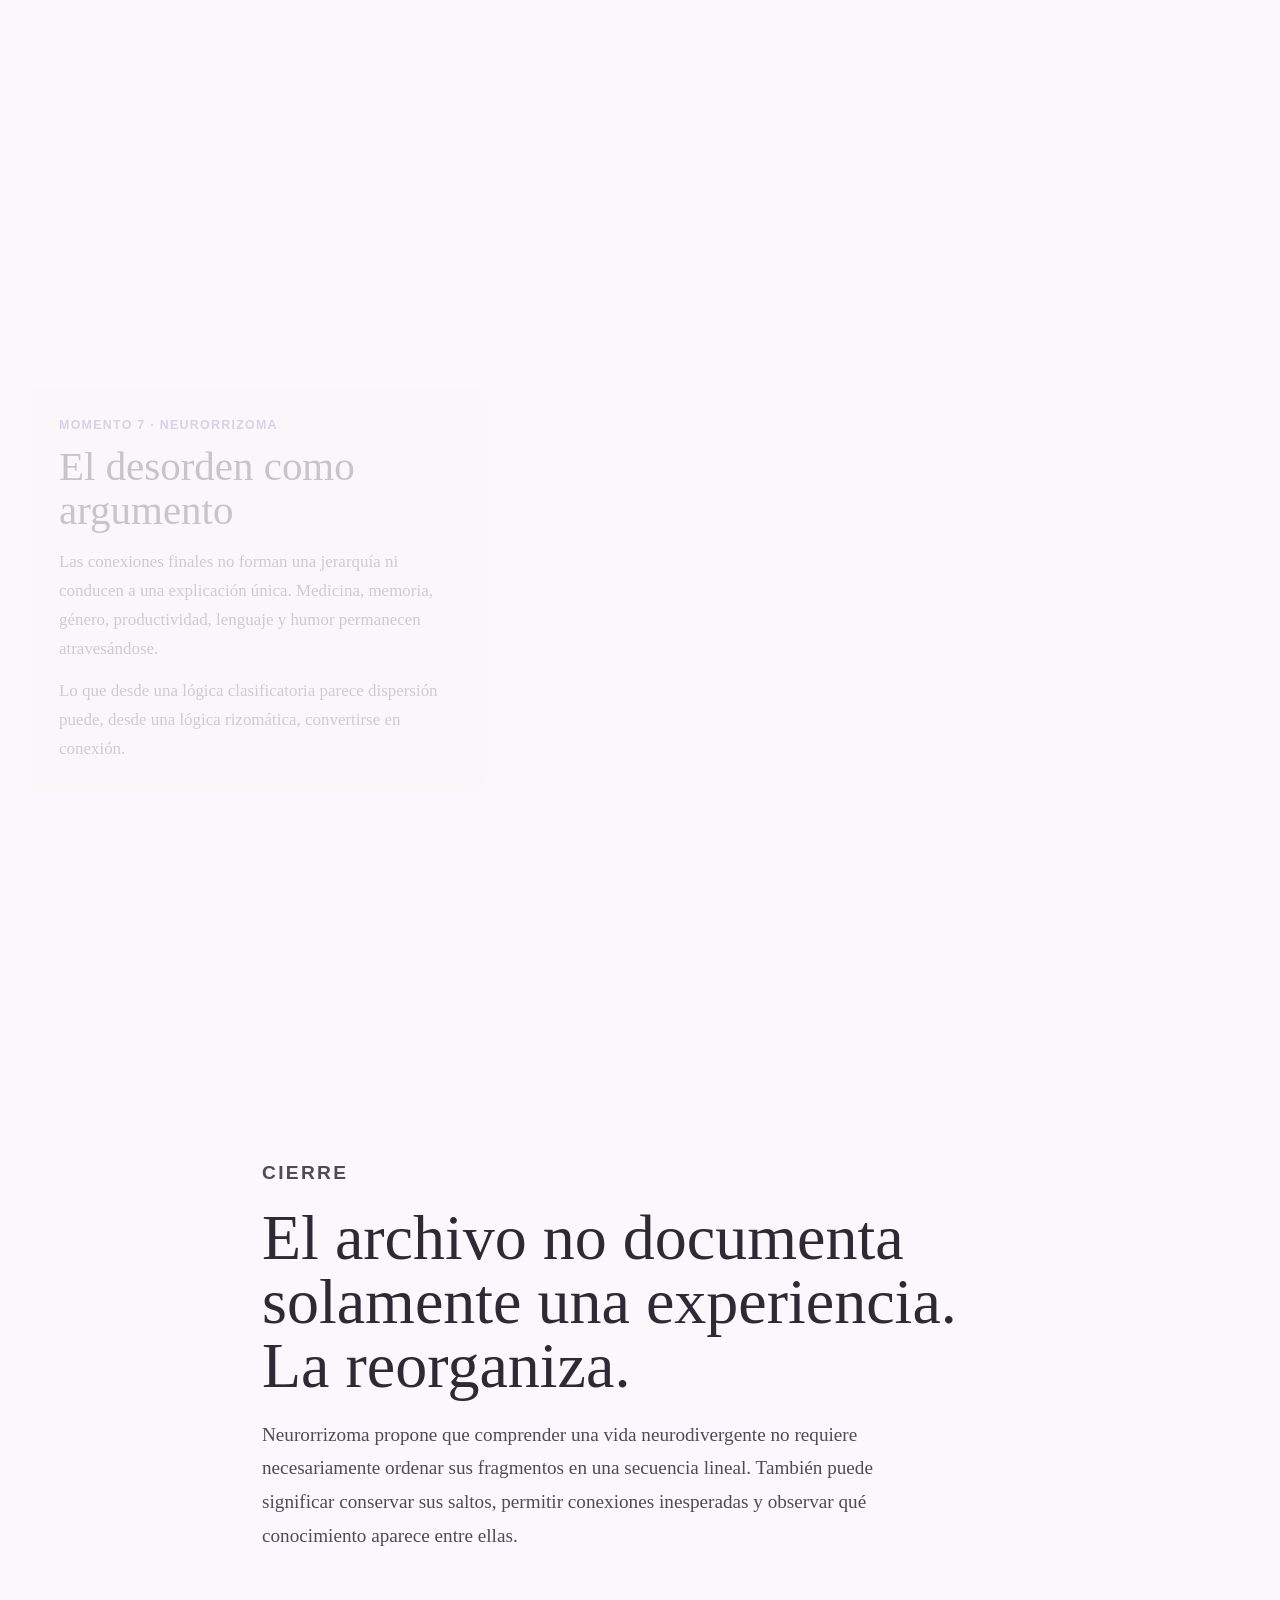
==== commit 15121643: "Update index.html" ====
--- a/index.html
+++ b/index.html
@@ -551,6 +551,17 @@
             <p>
               El archivo funciona entonces como una hermenéutica retrospectiva.
             </p>
+<p>
+Supongo que no queda más que tenerse autocompasión y reconstruirse asociando y dándole sentido a los momentos que antes parecían aislados. 
+  </p>
+            <p>
+Aquello que me hacía sentir incómoda por los demás ahora es una pista sobre quién soy auténticamente.
+              </p>
+            <p>
+Es buscar valor para ser retomar intereses. Valor para dejar de hacer cosas. No sentirme “demasiado”. No sentirme “muy vieja para”. 
+              </p>
+            <p>
+              Una segunda adolescencia, un segundo bildungsroman.   
           </div>
         </article>
 
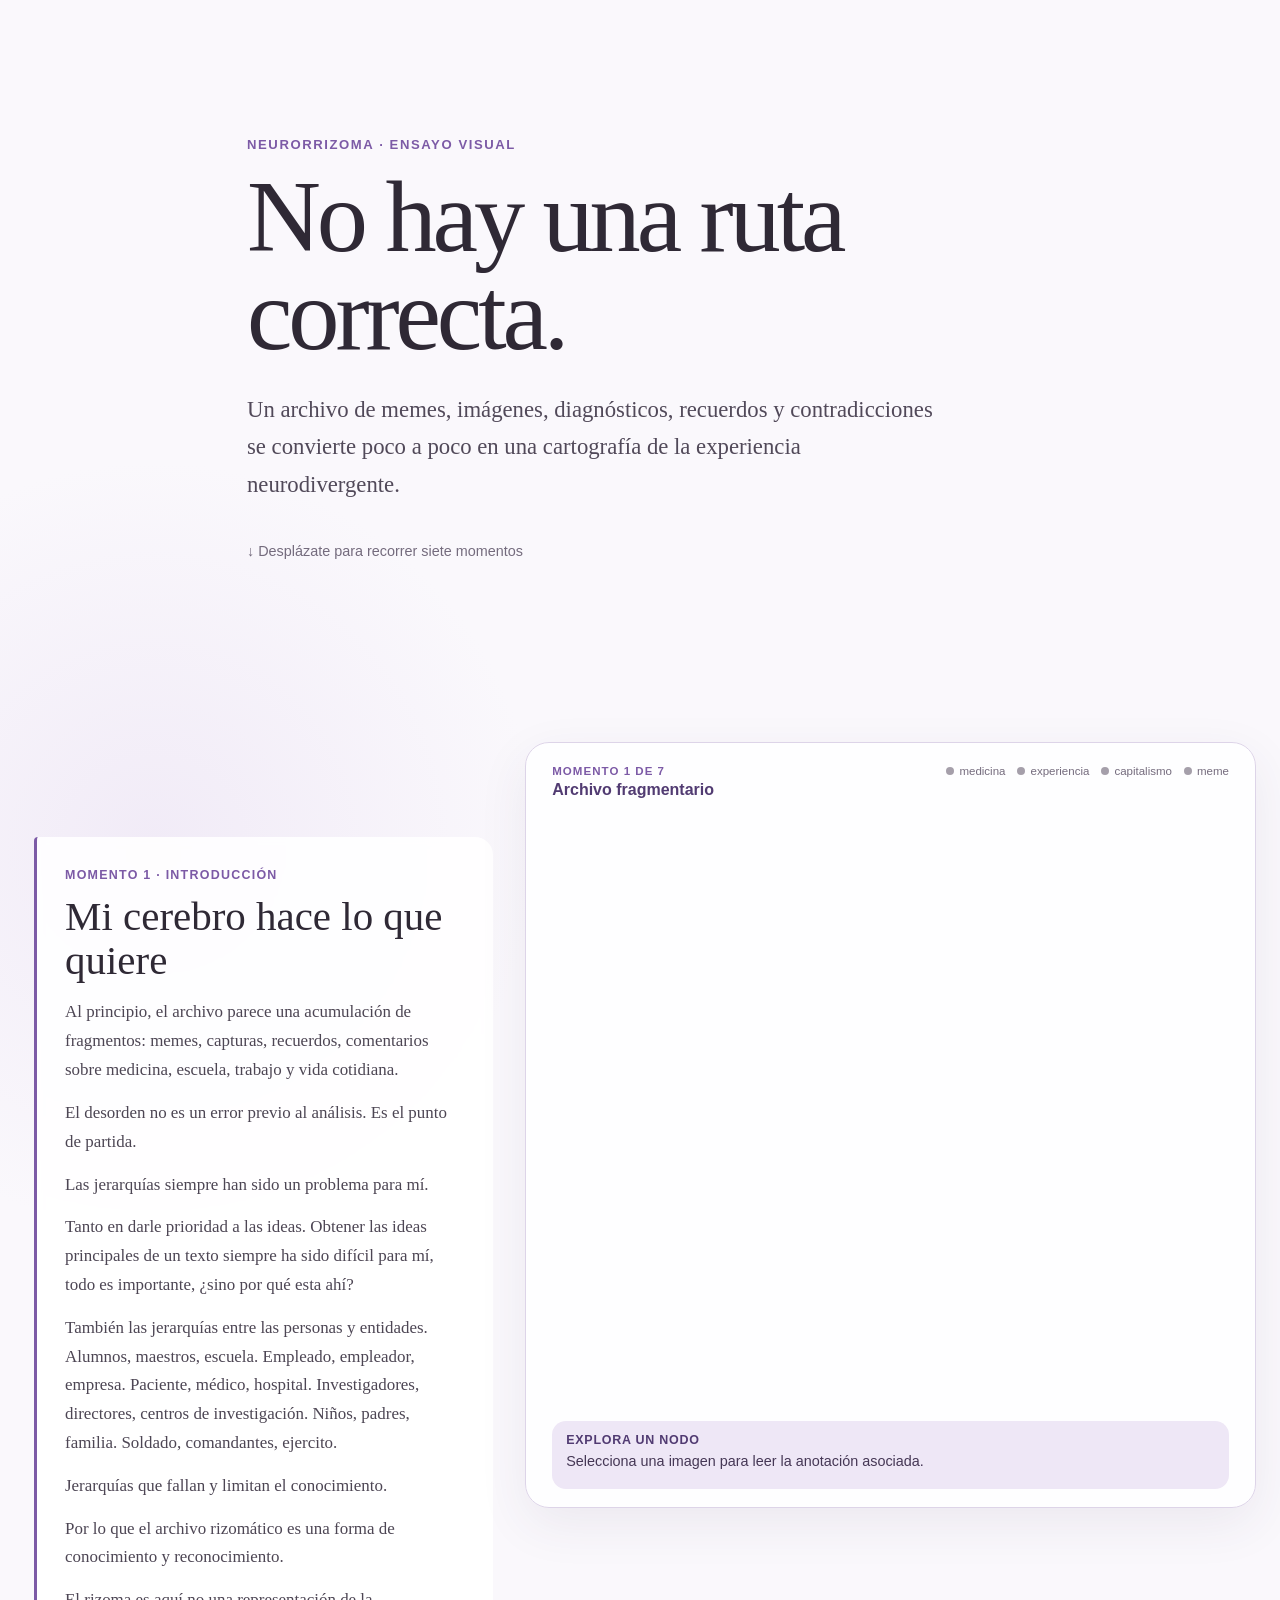
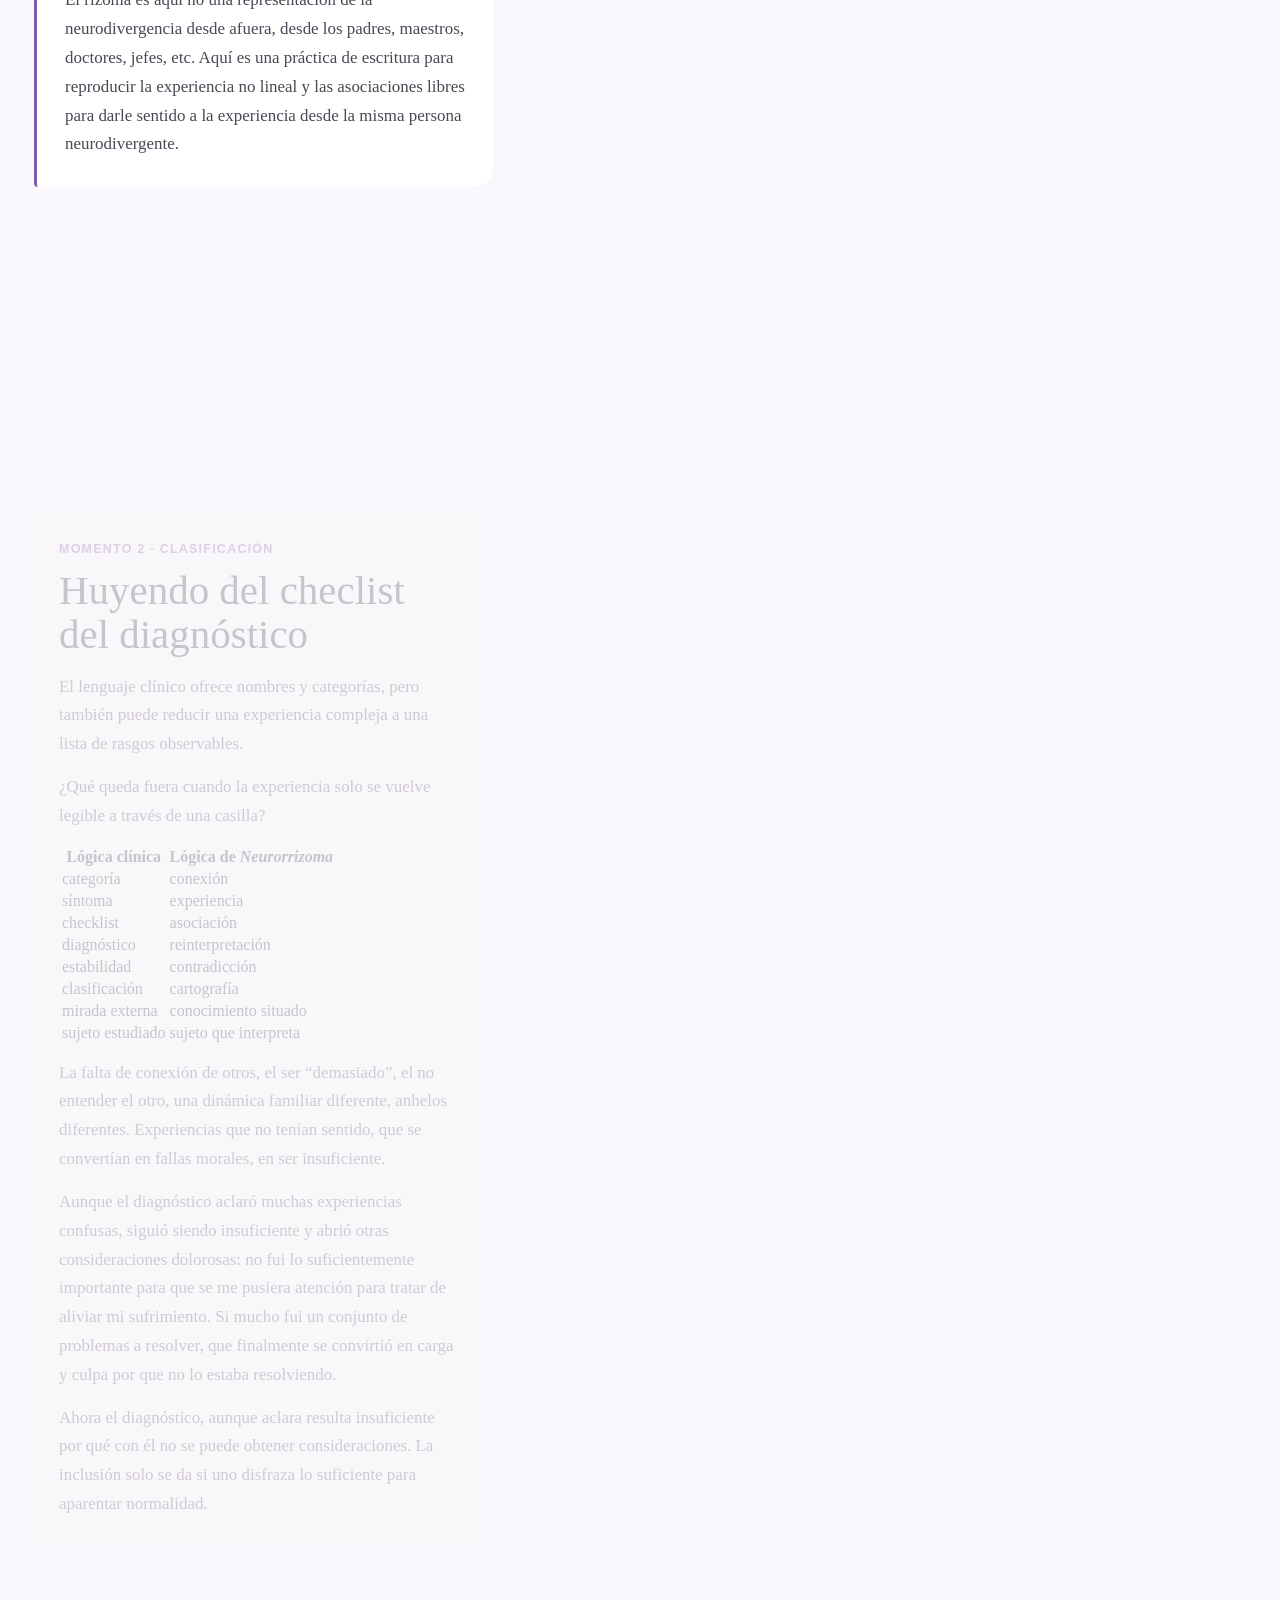
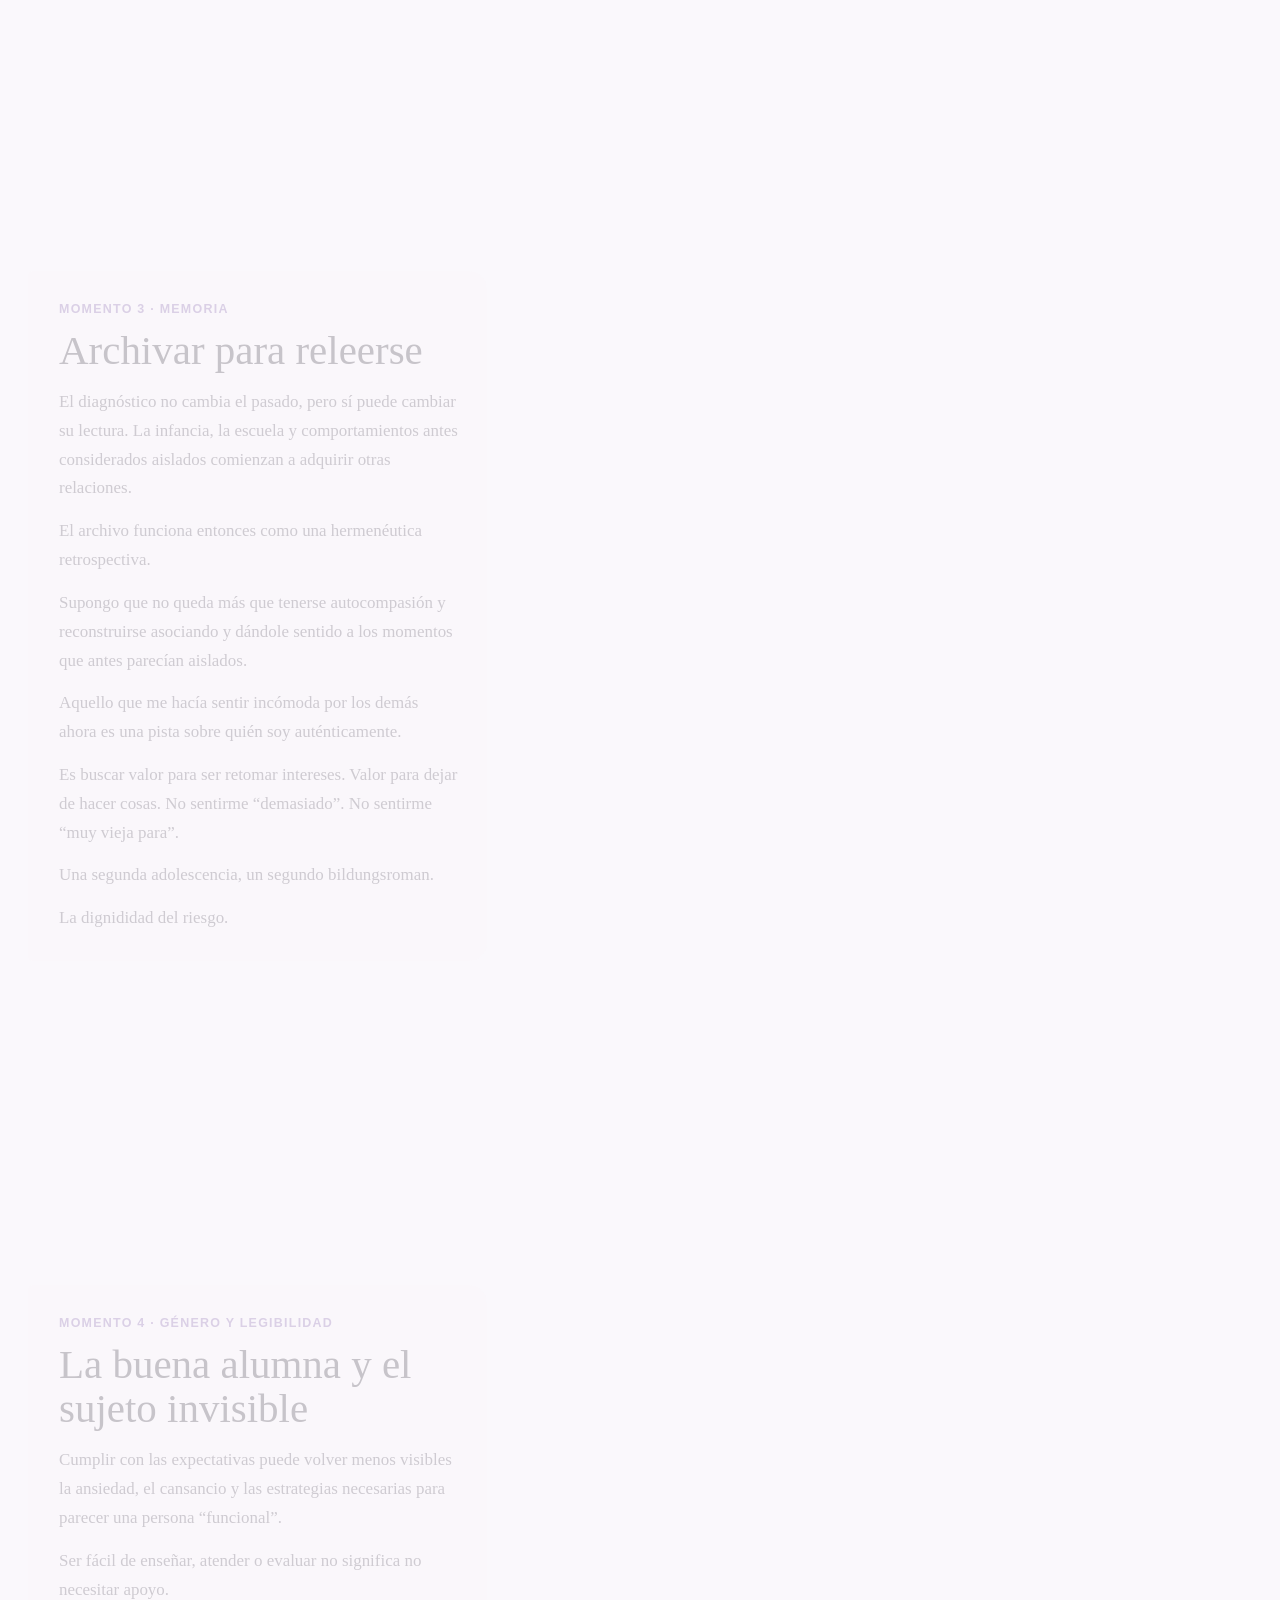
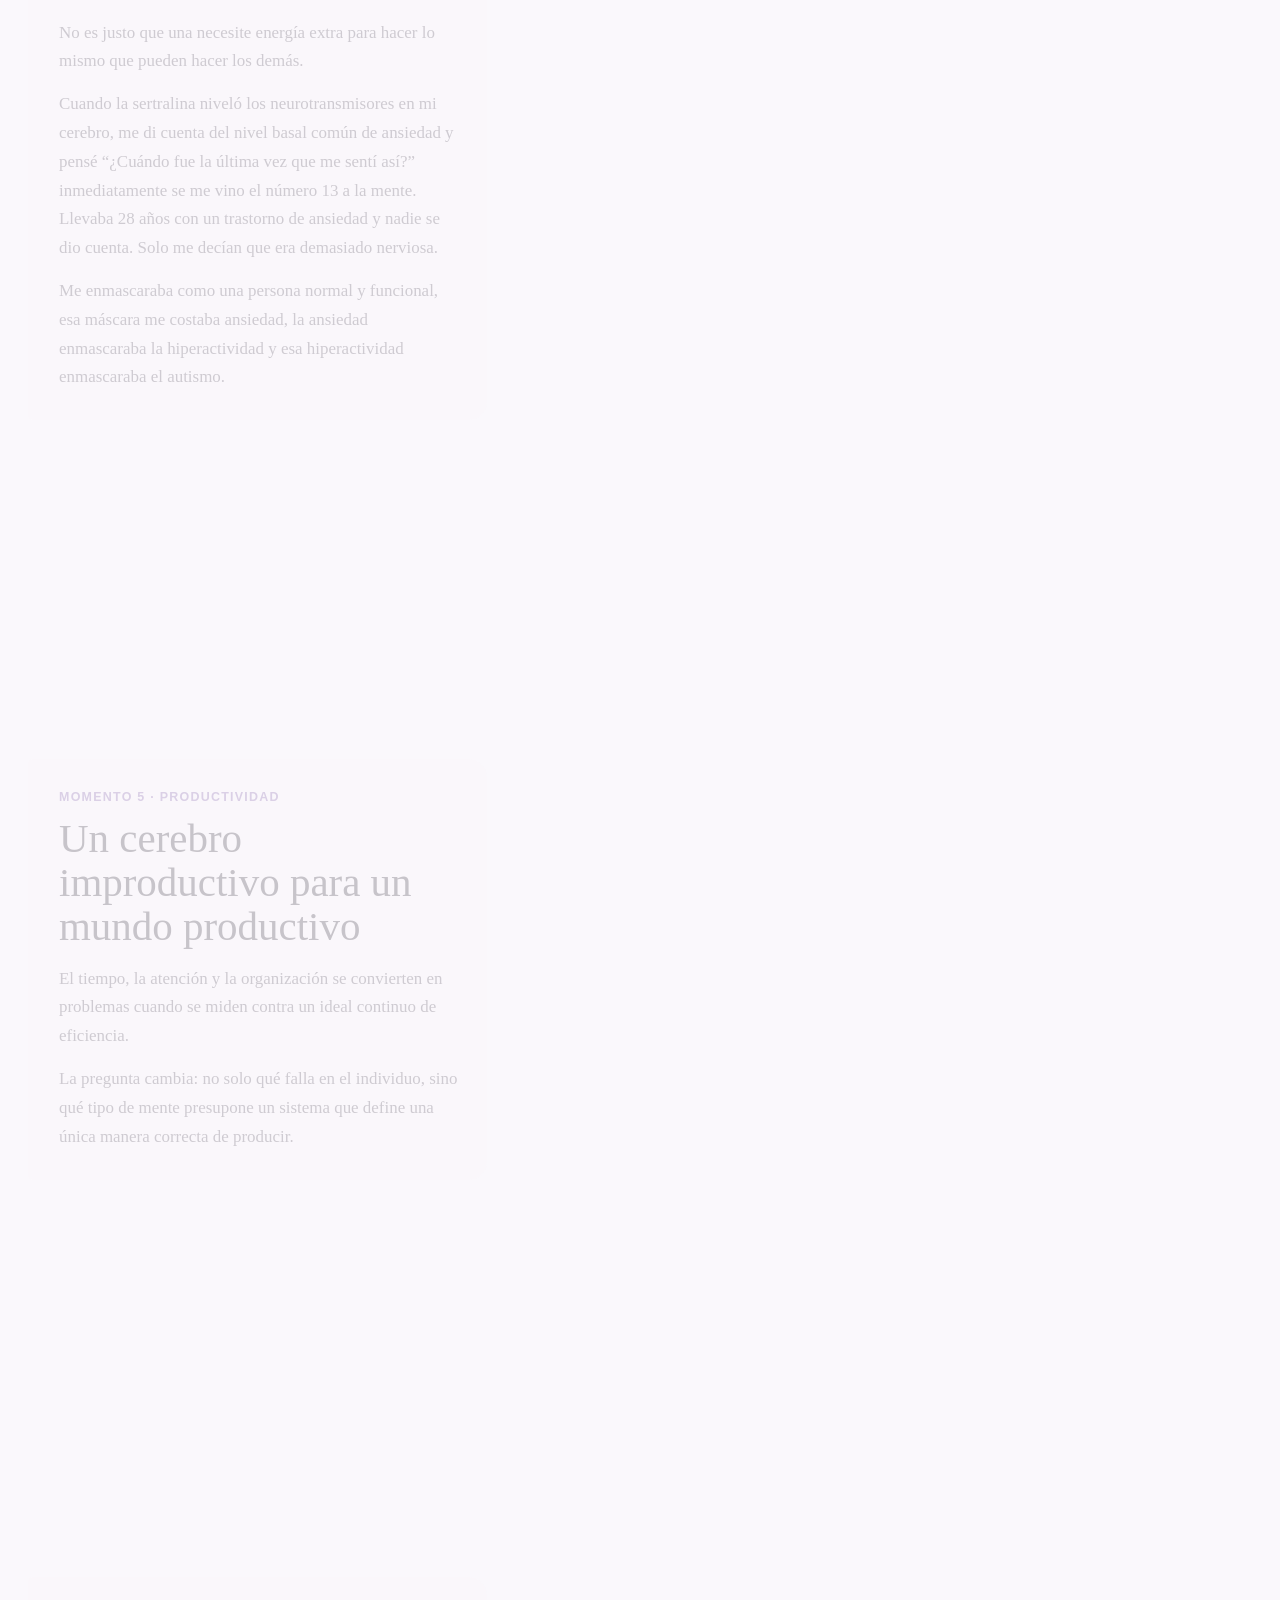
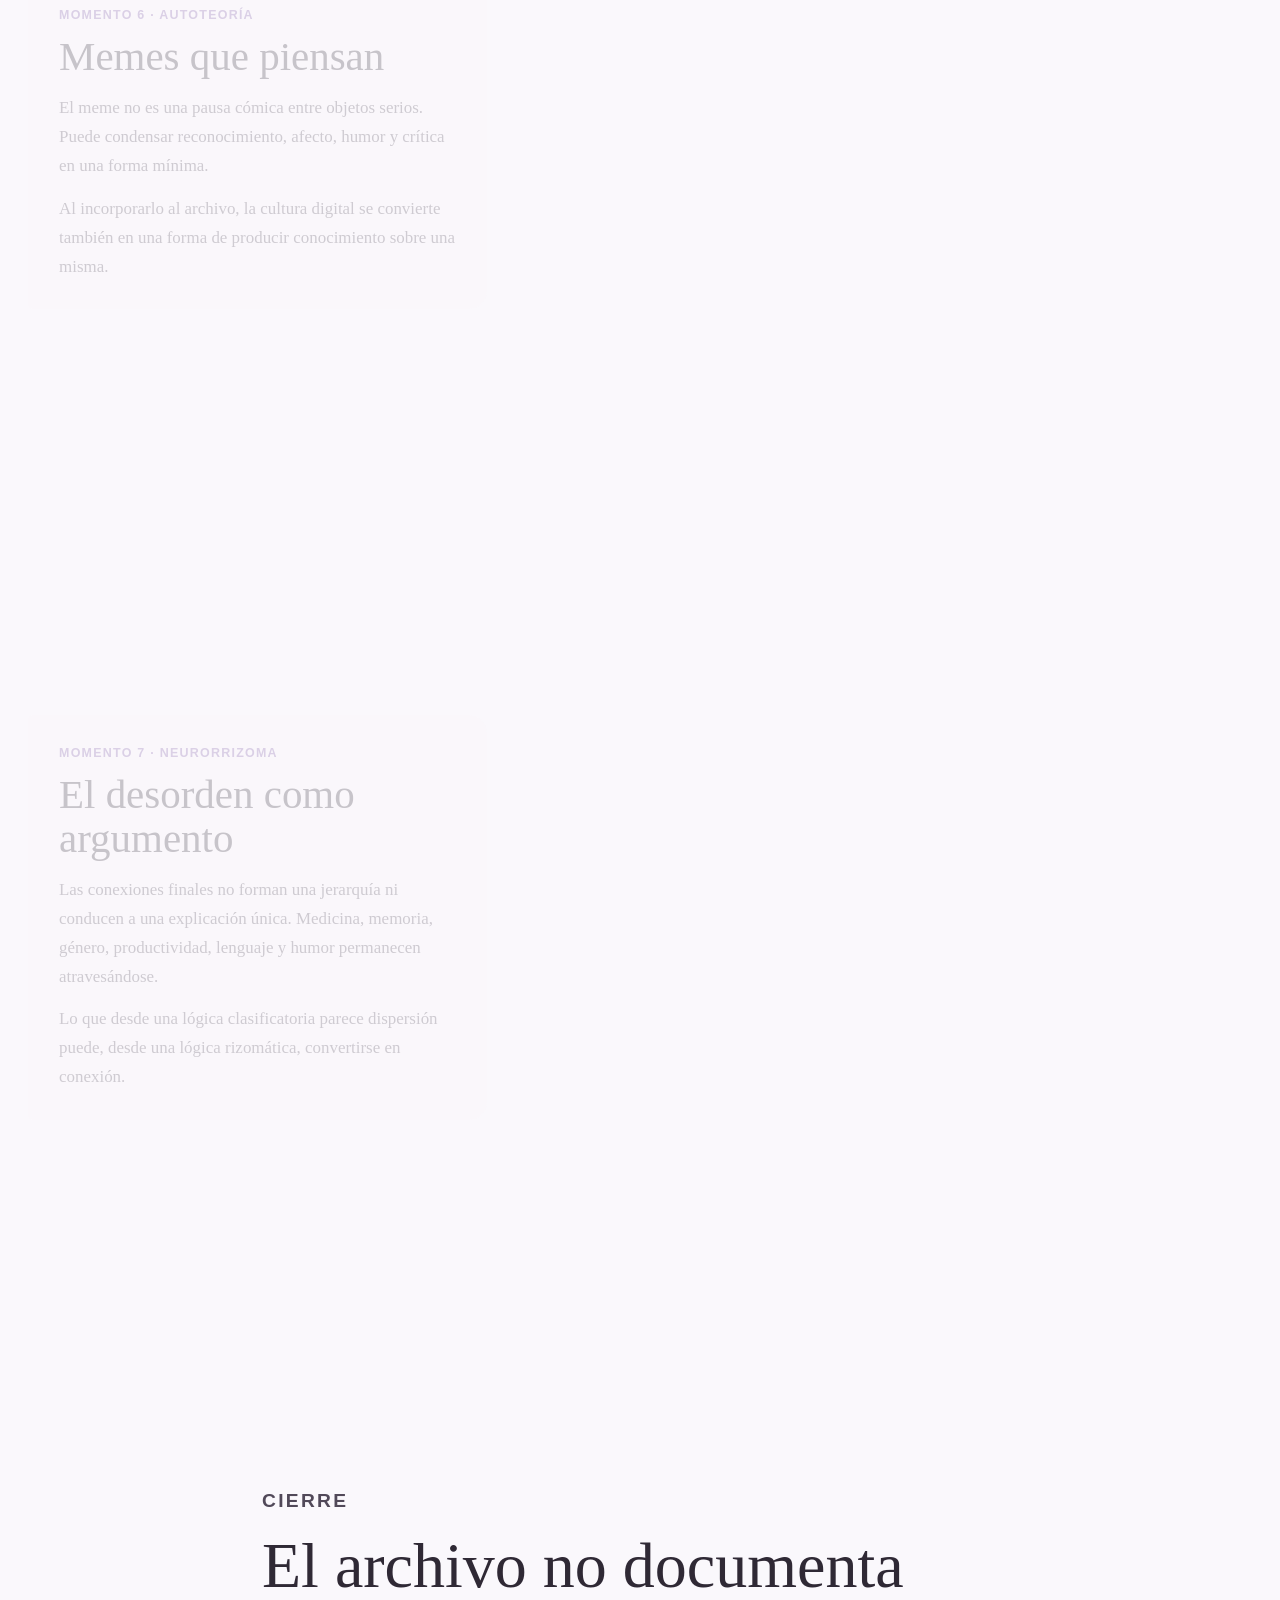
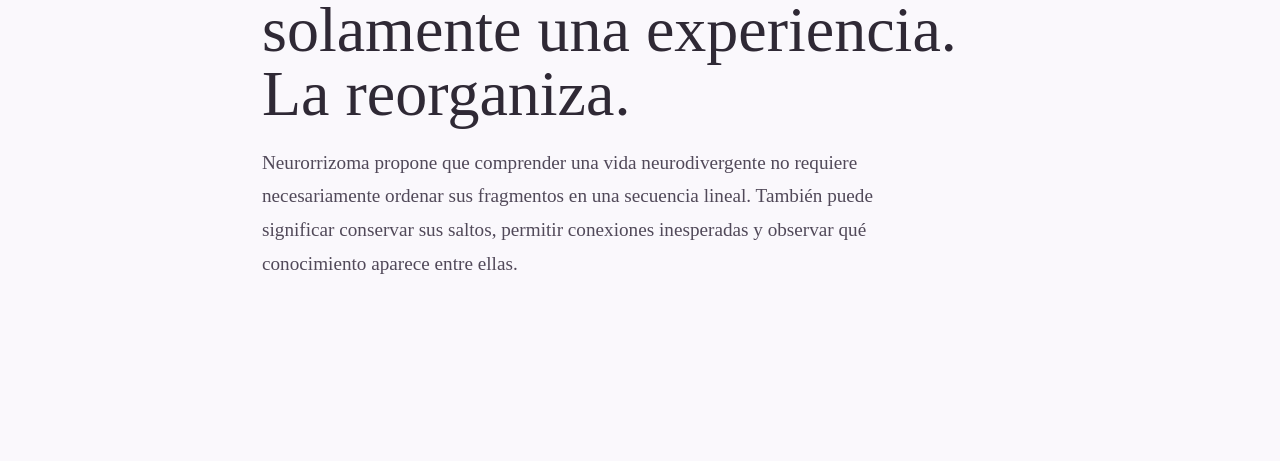
==== commit d8fd6b1b: "Update index.html" ====
--- a/index.html
+++ b/index.html
@@ -561,7 +561,10 @@
 Es buscar valor para ser retomar intereses. Valor para dejar de hacer cosas. No sentirme “demasiado”. No sentirme “muy vieja para”. 
               </p>
             <p>
-              Una segunda adolescencia, un segundo bildungsroman.   
+              Una segunda adolescencia, un segundo bildungsroman. 
+              </p>
+            <p>La dignididad del riesgo. 
+              </p>
           </div>
         </article>
 
@@ -577,6 +580,15 @@
             <p>
               Ser fácil de enseñar, atender o evaluar no significa no necesitar apoyo.
             </p>
+            <p>
+              No es justo que una necesite energía extra para hacer lo mismo que pueden hacer los demás. 
+              </p>
+            <p>
+Cuando la sertralina niveló los neurotransmisores en mi cerebro, me di cuenta del nivel basal común de ansiedad y pensé “¿Cuándo fue la última vez que me sentí así?” inmediatamente se me vino el número 13 a la mente. Llevaba 28 años con un trastorno de ansiedad y nadie se dio cuenta. Solo me decían que era demasiado nerviosa.
+              </p>
+            <p>
+Me enmascaraba como una persona normal y funcional, esa máscara me costaba ansiedad, la ansiedad enmascaraba la hiperactividad y esa hiperactividad enmascaraba el autismo. 
+
           </div>
         </article>
 
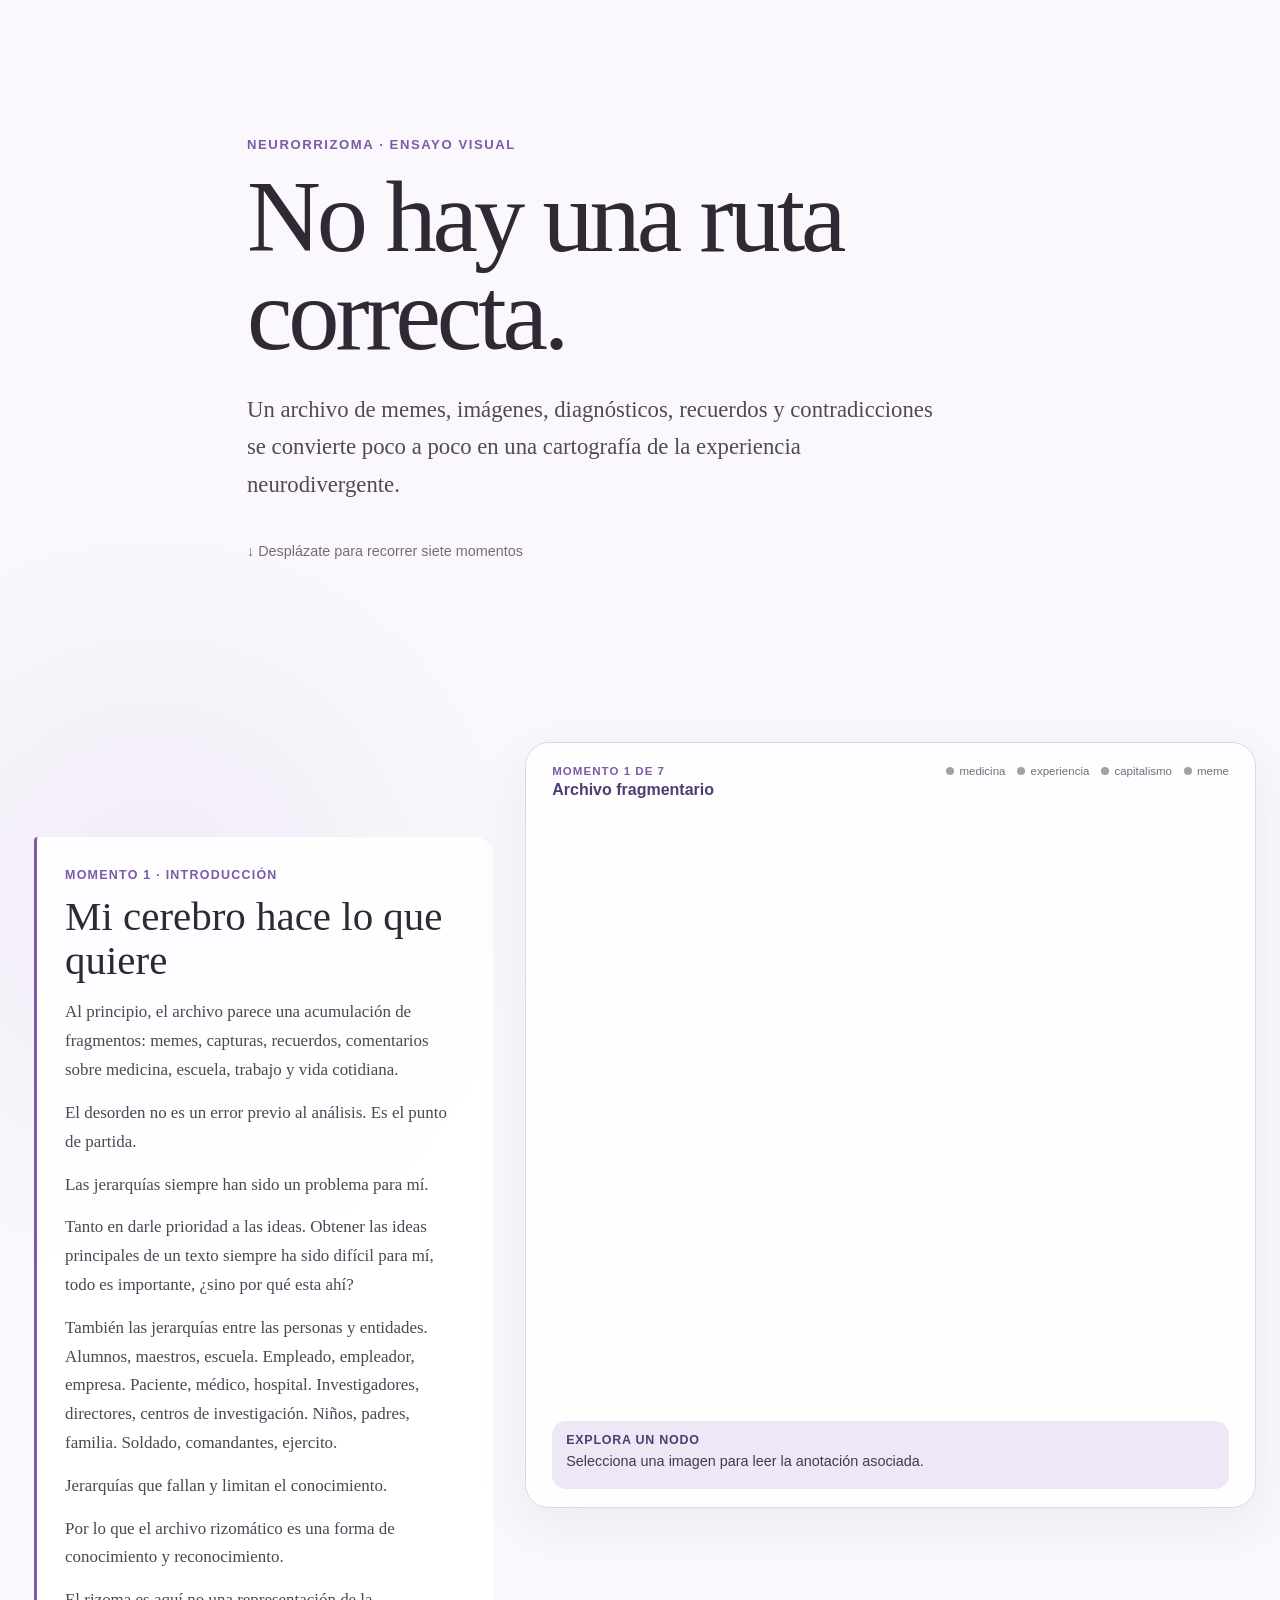
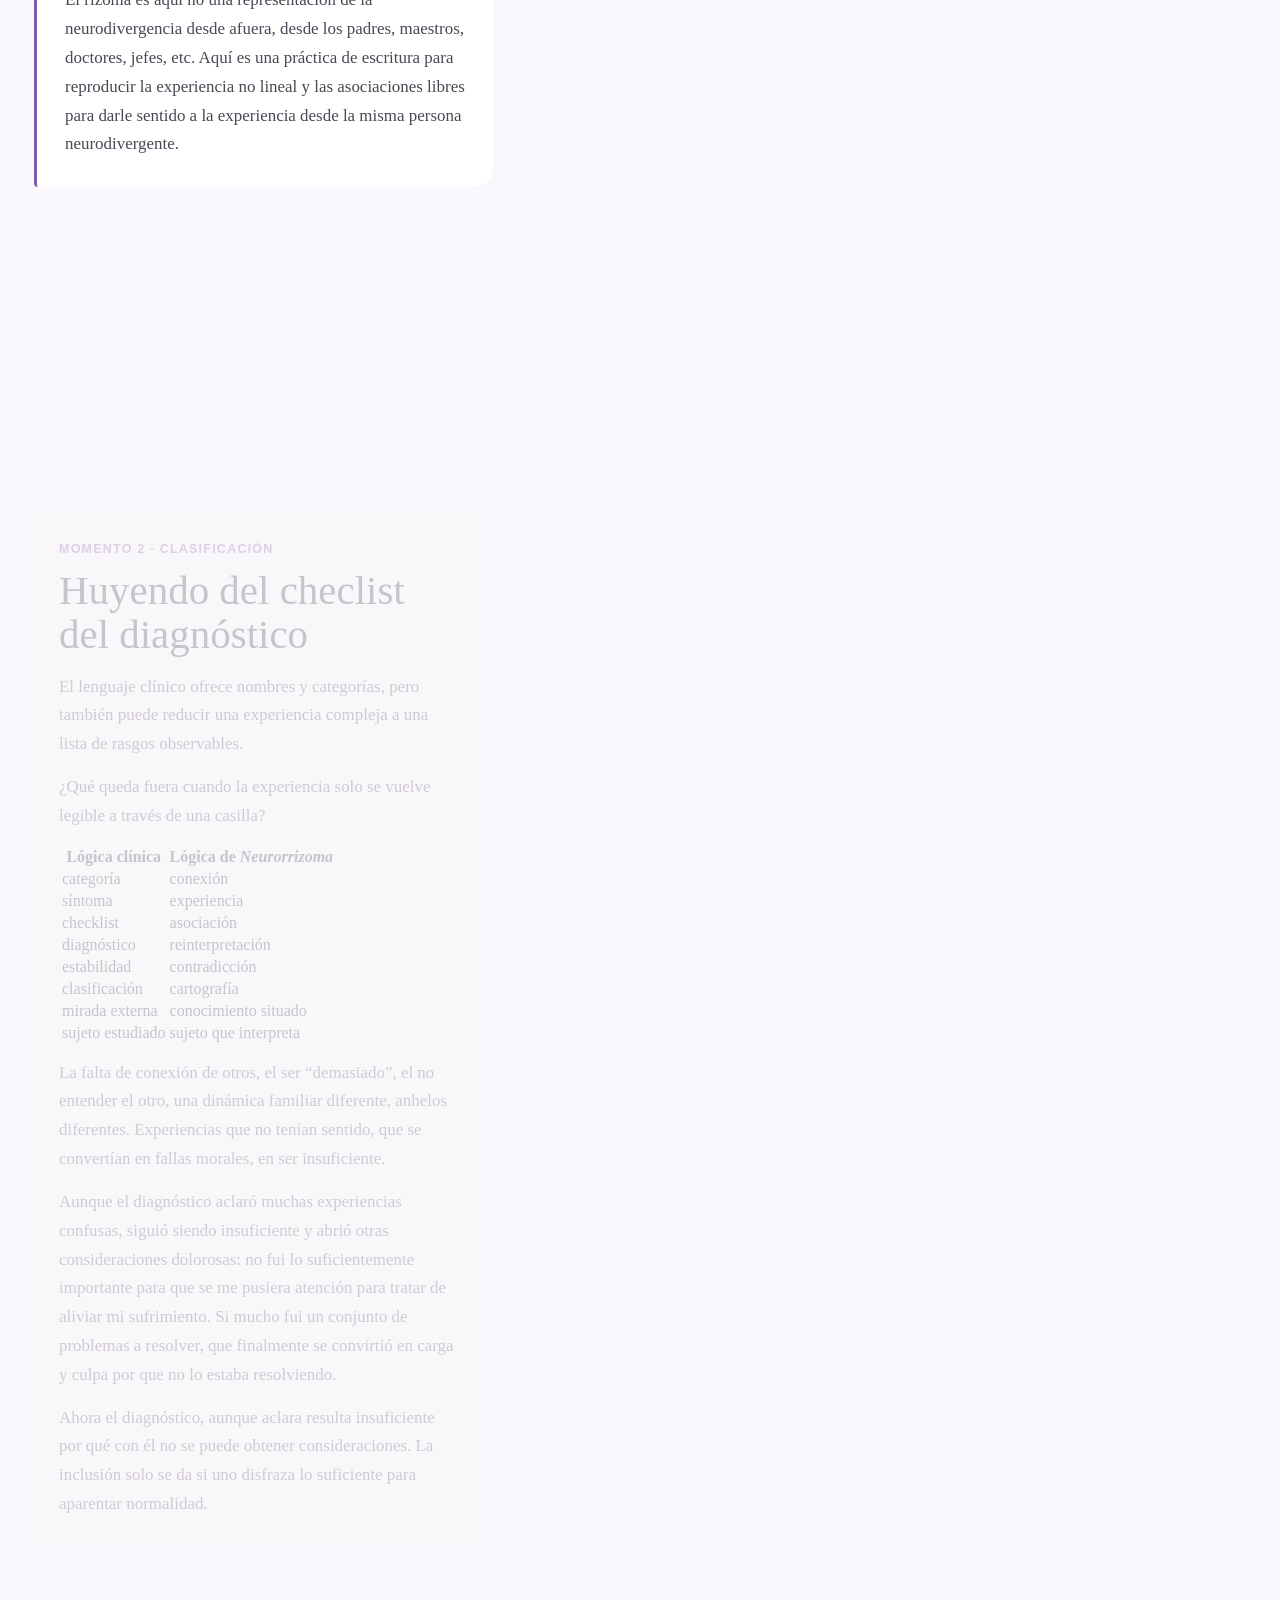
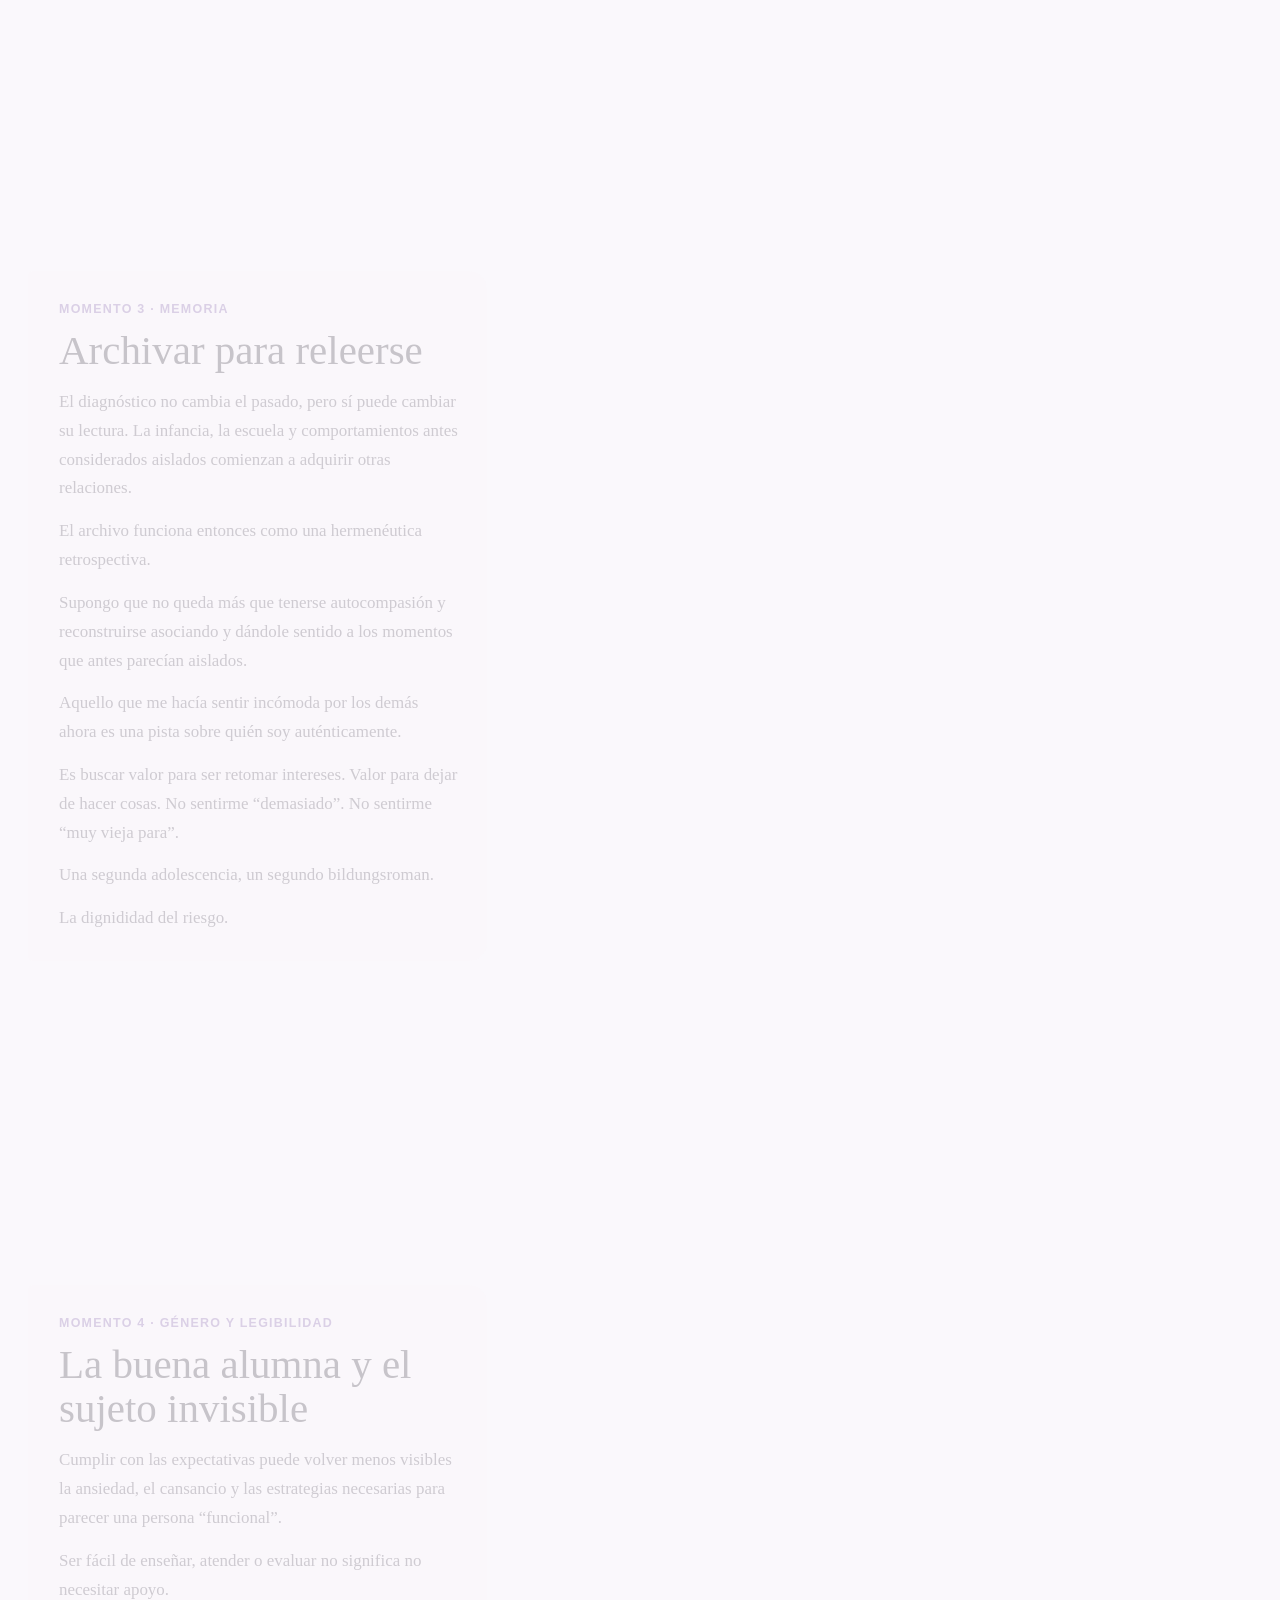
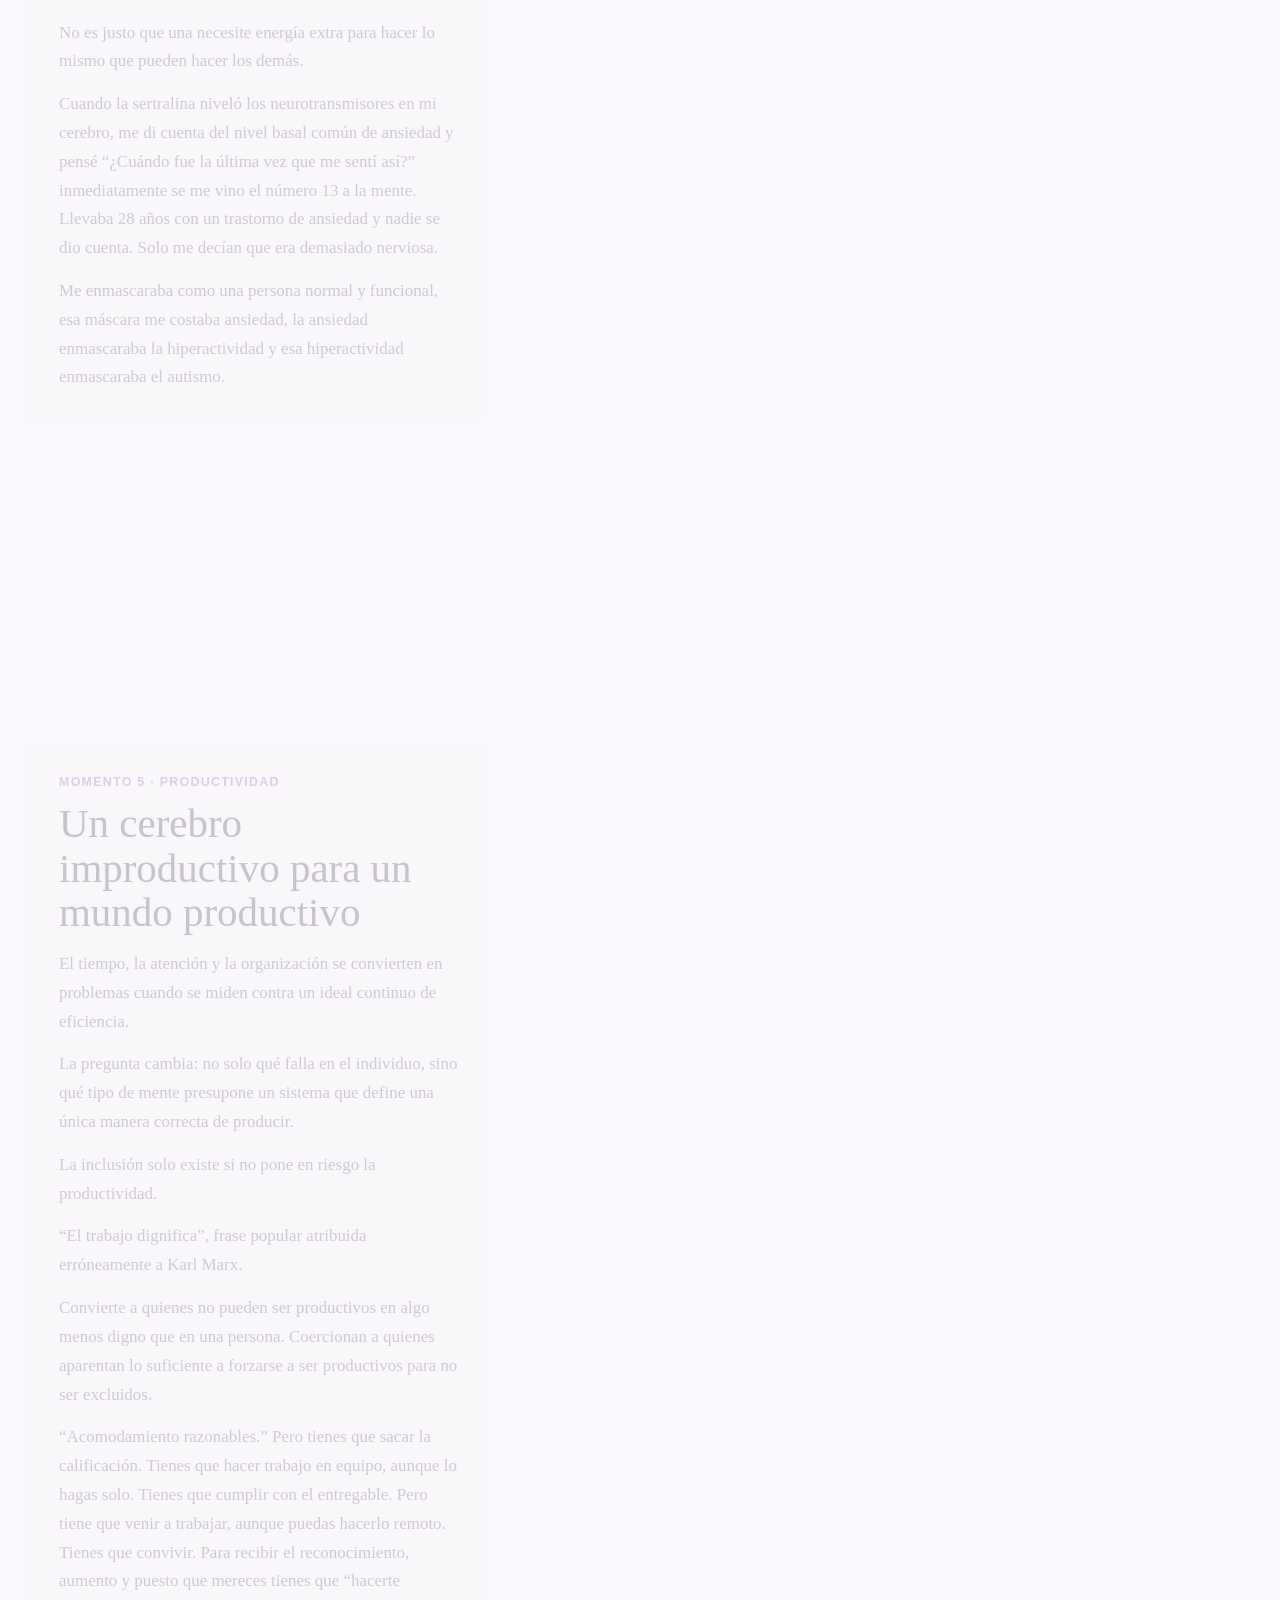
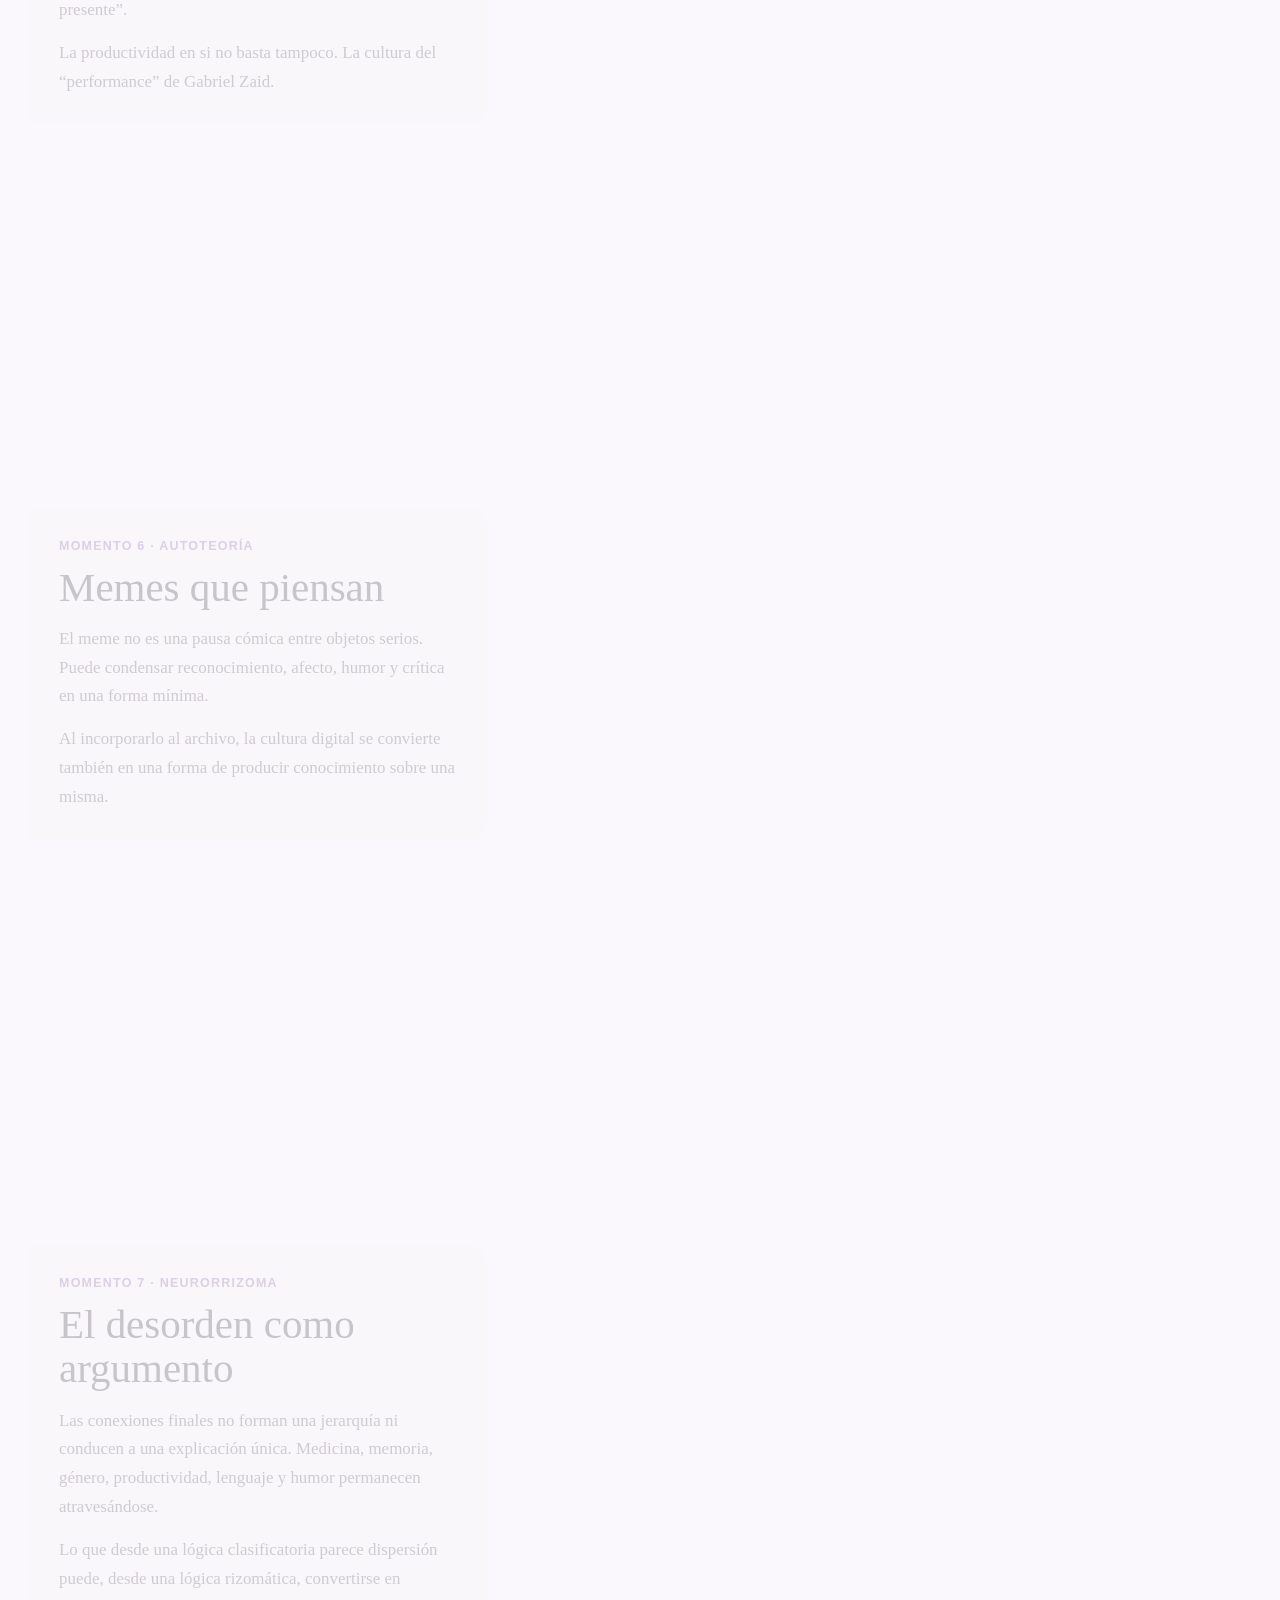
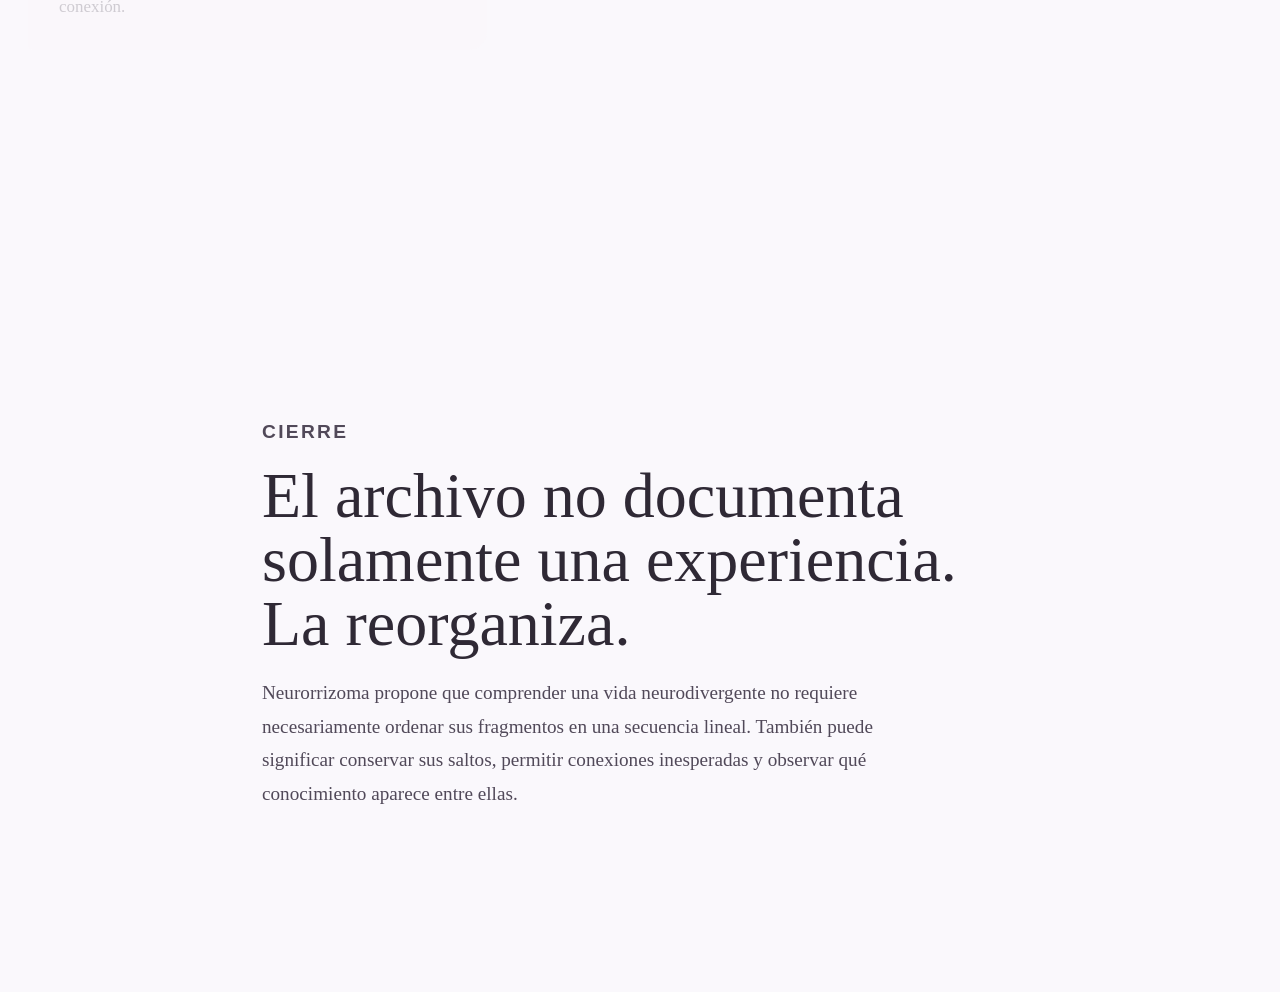
==== commit 635a5be1: "Update index.html" ====
--- a/index.html
+++ b/index.html
@@ -588,7 +588,7 @@
               </p>
             <p>
 Me enmascaraba como una persona normal y funcional, esa máscara me costaba ansiedad, la ansiedad enmascaraba la hiperactividad y esa hiperactividad enmascaraba el autismo. 
-
+</p>
           </div>
         </article>
 
@@ -604,6 +604,22 @@
               La pregunta cambia: no solo qué falla en el individuo, sino qué tipo
               de mente presupone un sistema que define una única manera correcta de producir.
             </p>
+<p>
+            La inclusión solo existe si no pone en riesgo la productividad. 
+  </p>
+            <p>
+“El trabajo dignifica”, frase popular atribuida erróneamente a Karl Marx.
+              </p>
+            <p>
+Convierte a quienes no pueden ser productivos en algo menos digno que en una persona. Coercionan a quienes aparentan lo suficiente a forzarse a ser productivos para no ser excluidos.
+              </p>
+            <p>
+“Acomodamiento razonables.” Pero tienes que sacar la calificación. Tienes que hacer trabajo en equipo, aunque lo hagas solo. Tienes que cumplir con el entregable. Pero tiene que venir a trabajar, aunque puedas hacerlo remoto. Tienes que convivir. Para recibir el reconocimiento, aumento y puesto que mereces tienes que “hacerte presente”. 
+              </p>
+            <p>
+              La productividad en si no basta tampoco. La cultura del “performance” de Gabriel Zaid. 
+</p>
+            
           </div>
         </article>
 
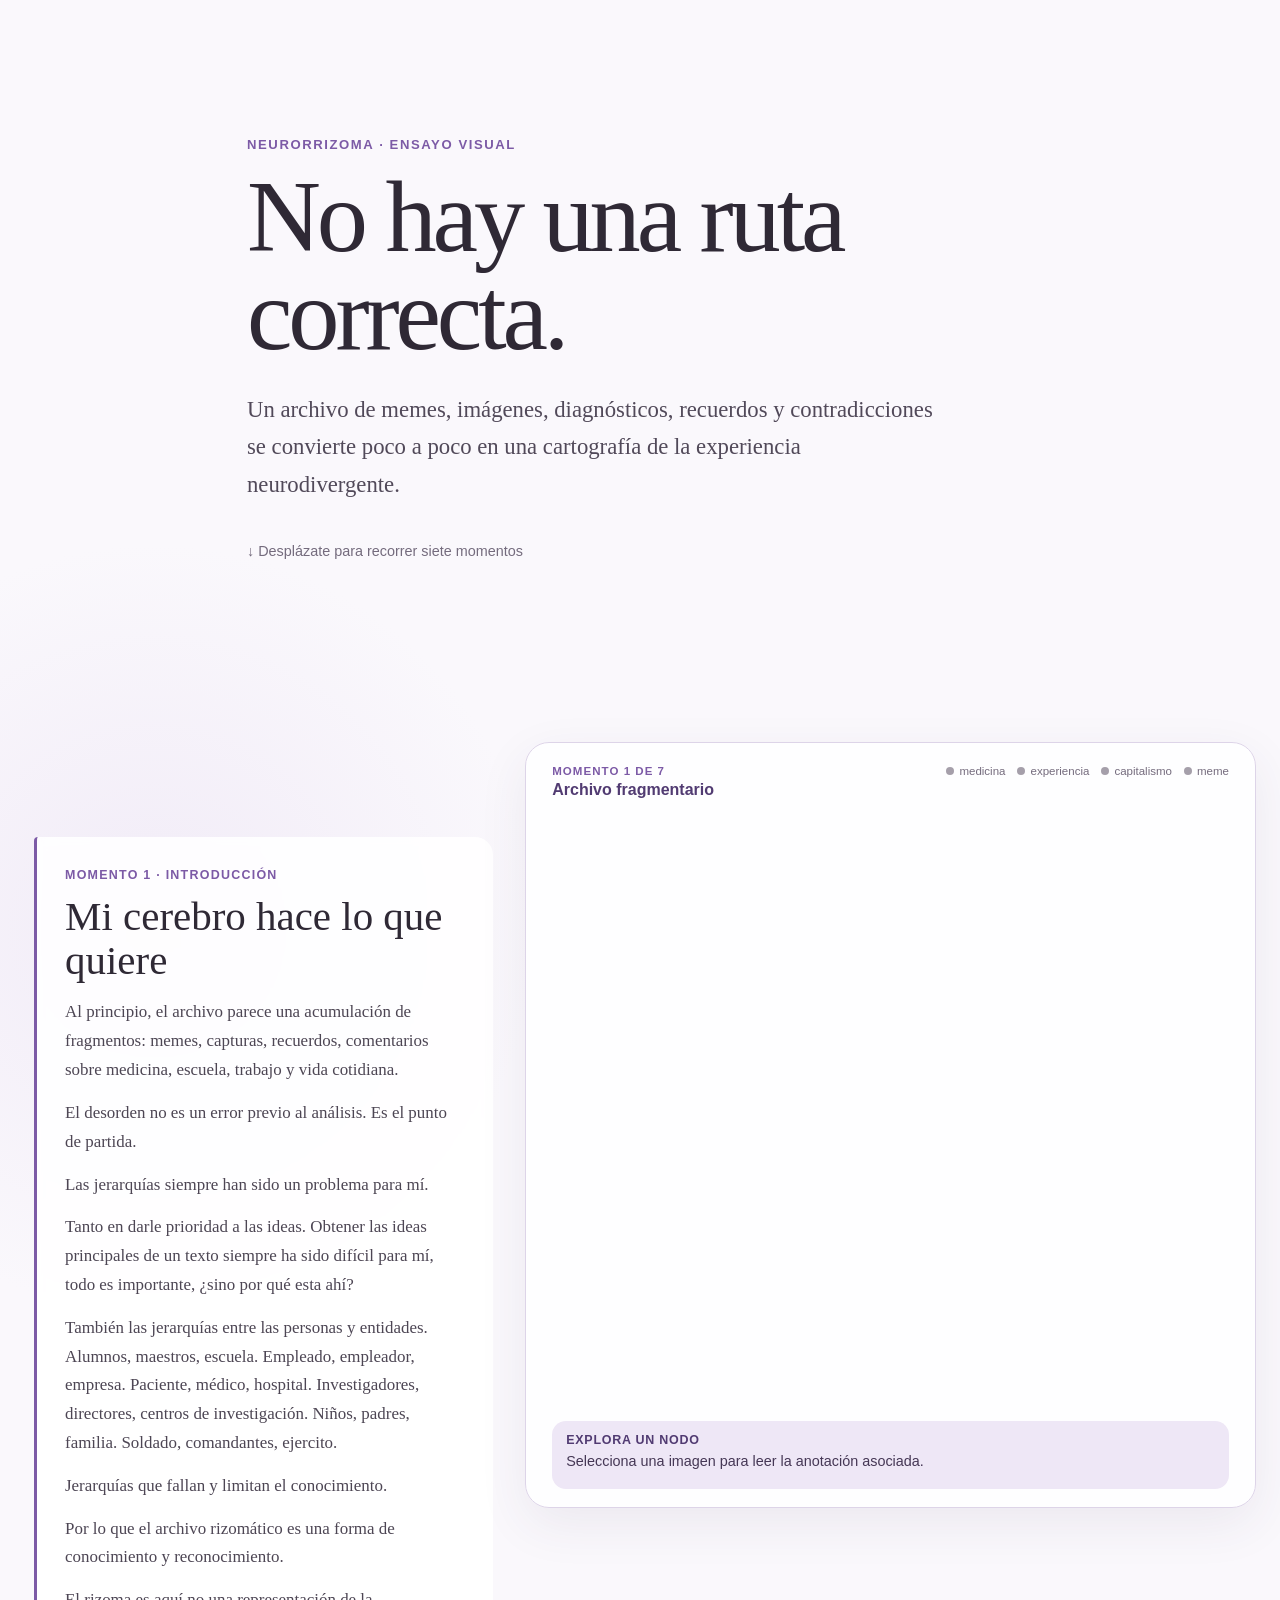
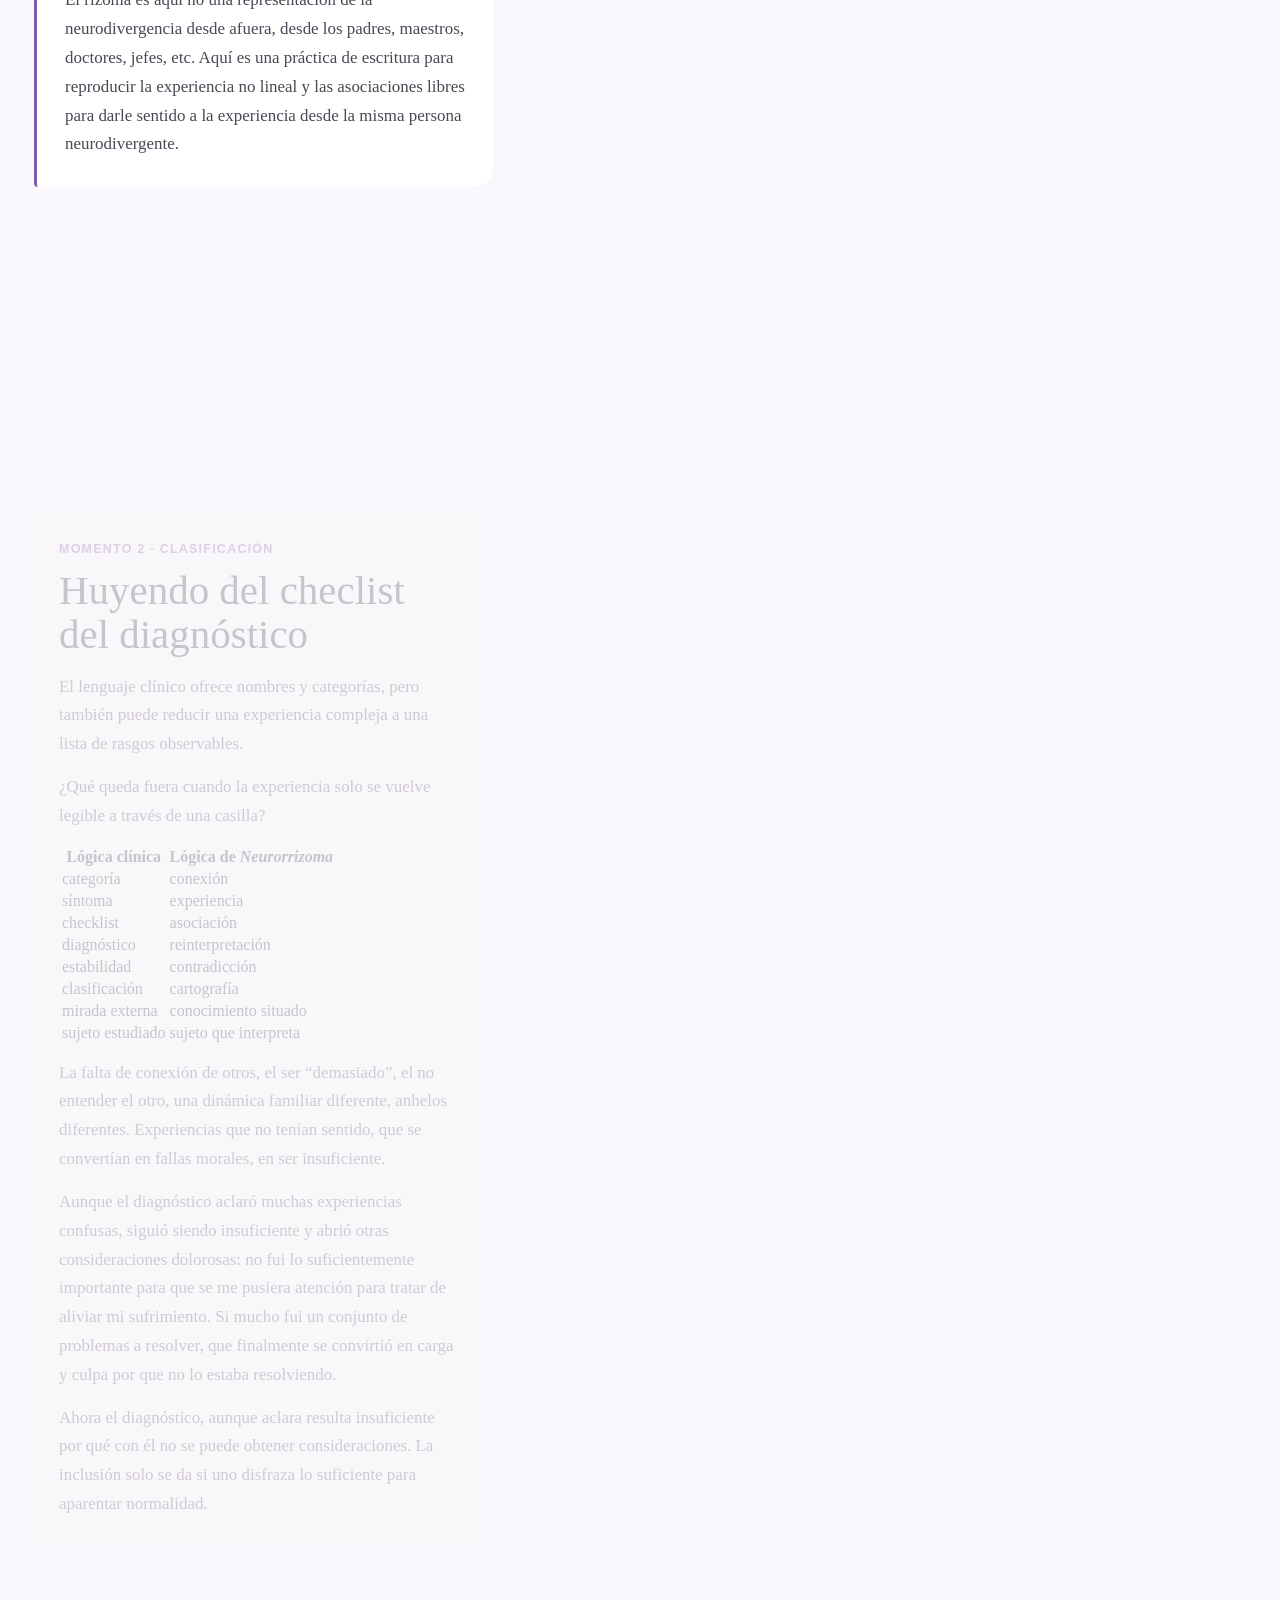
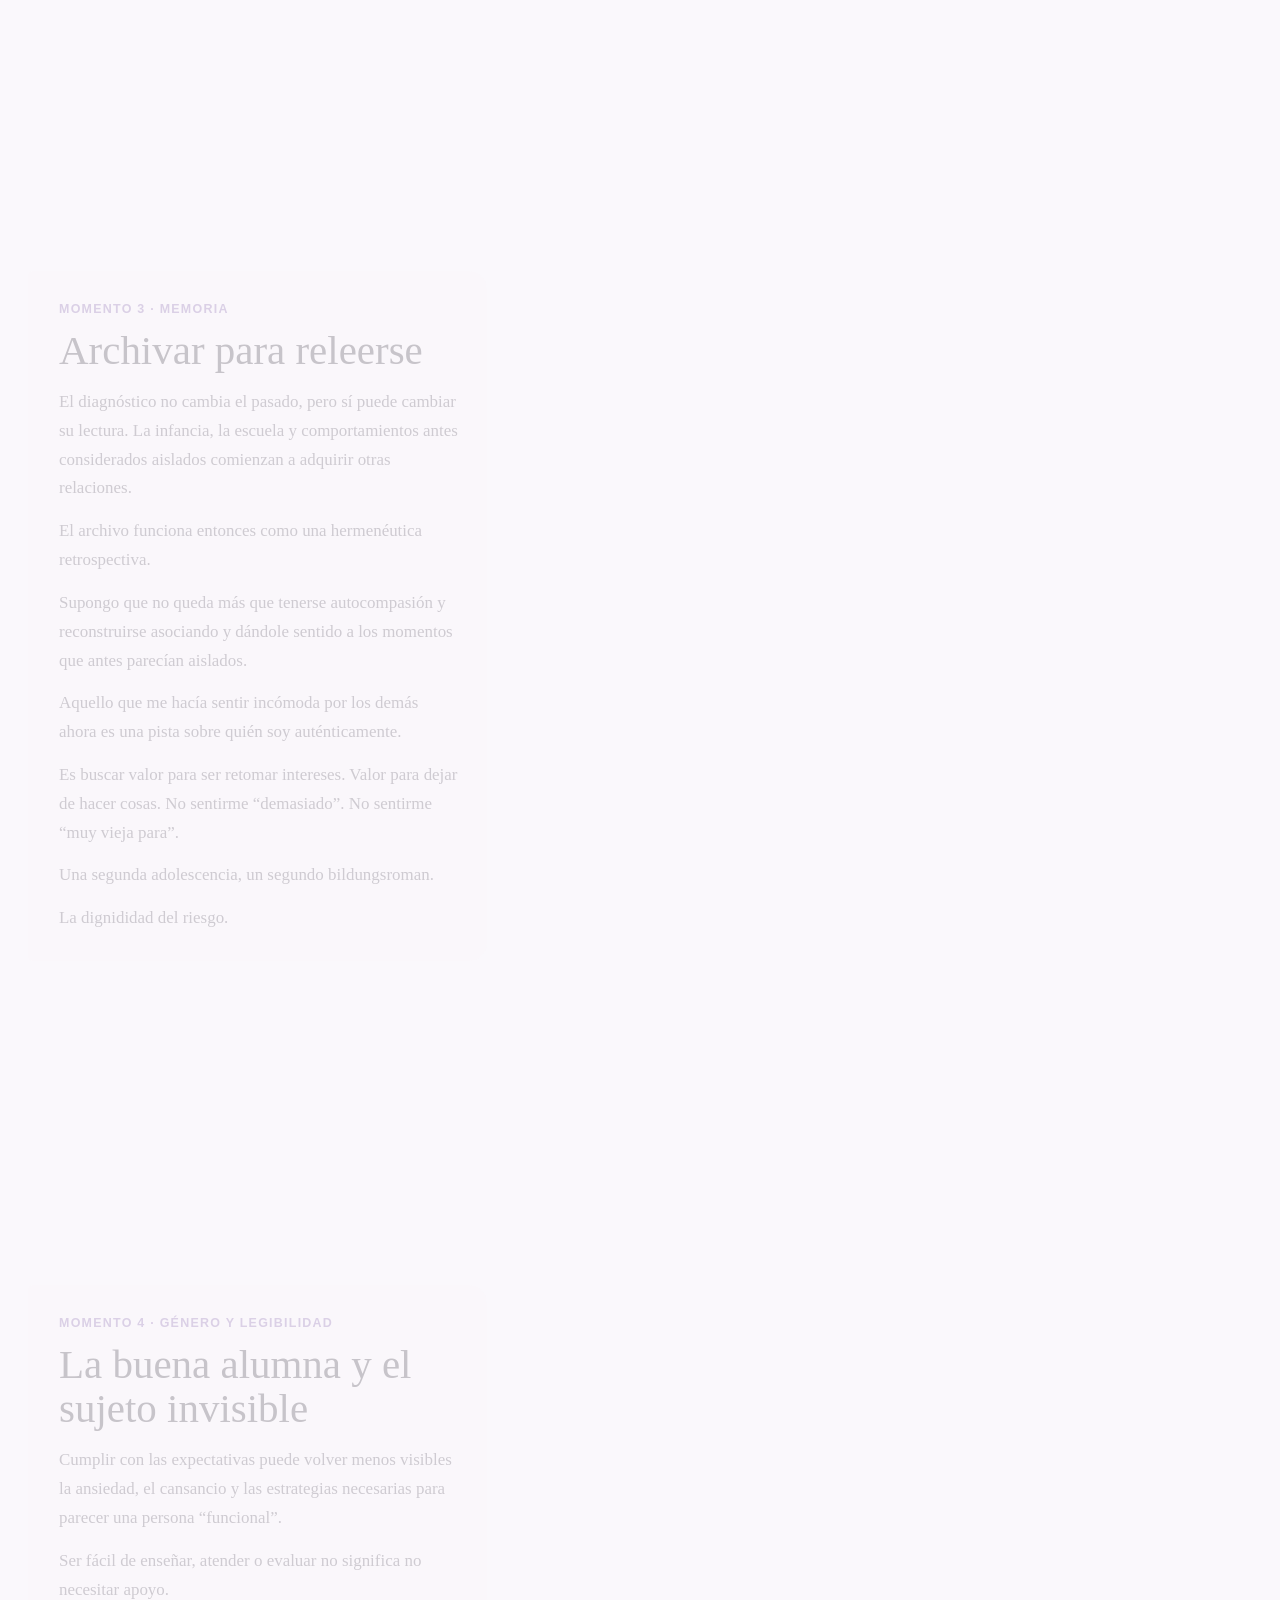
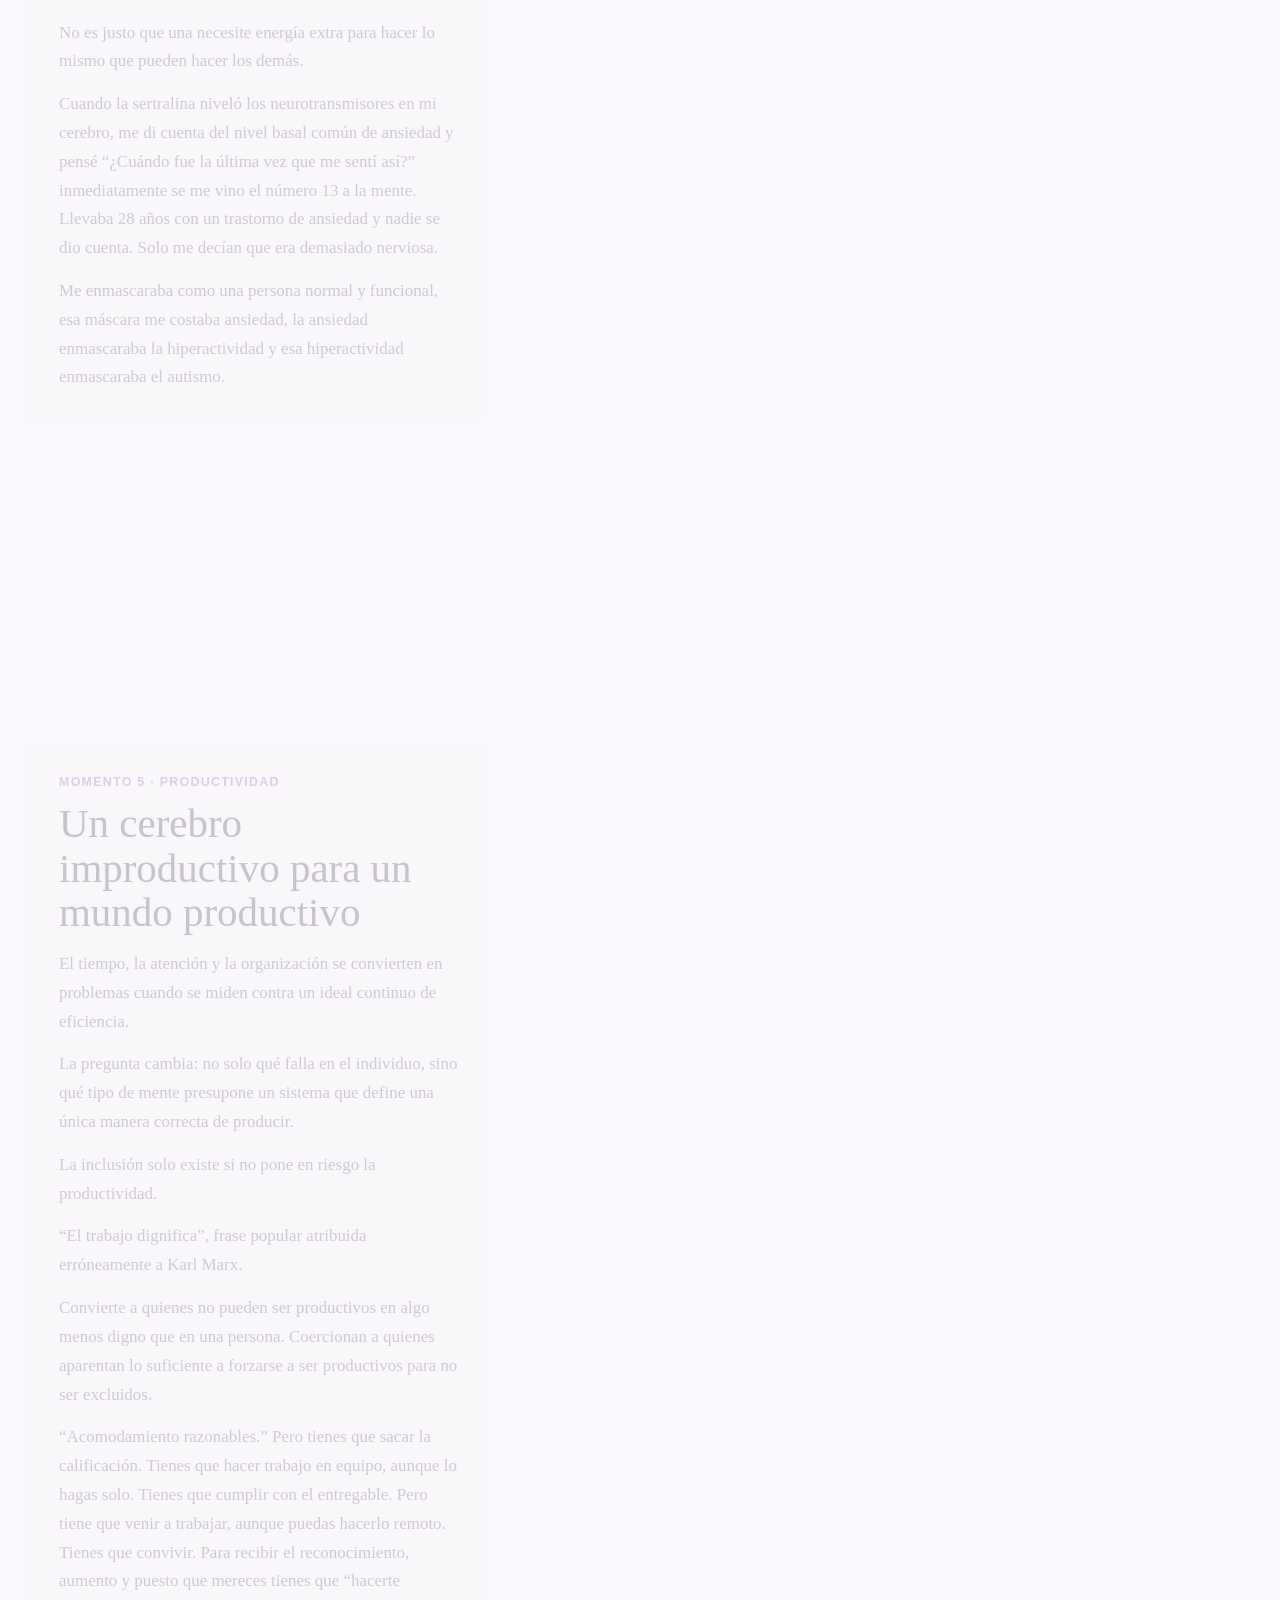
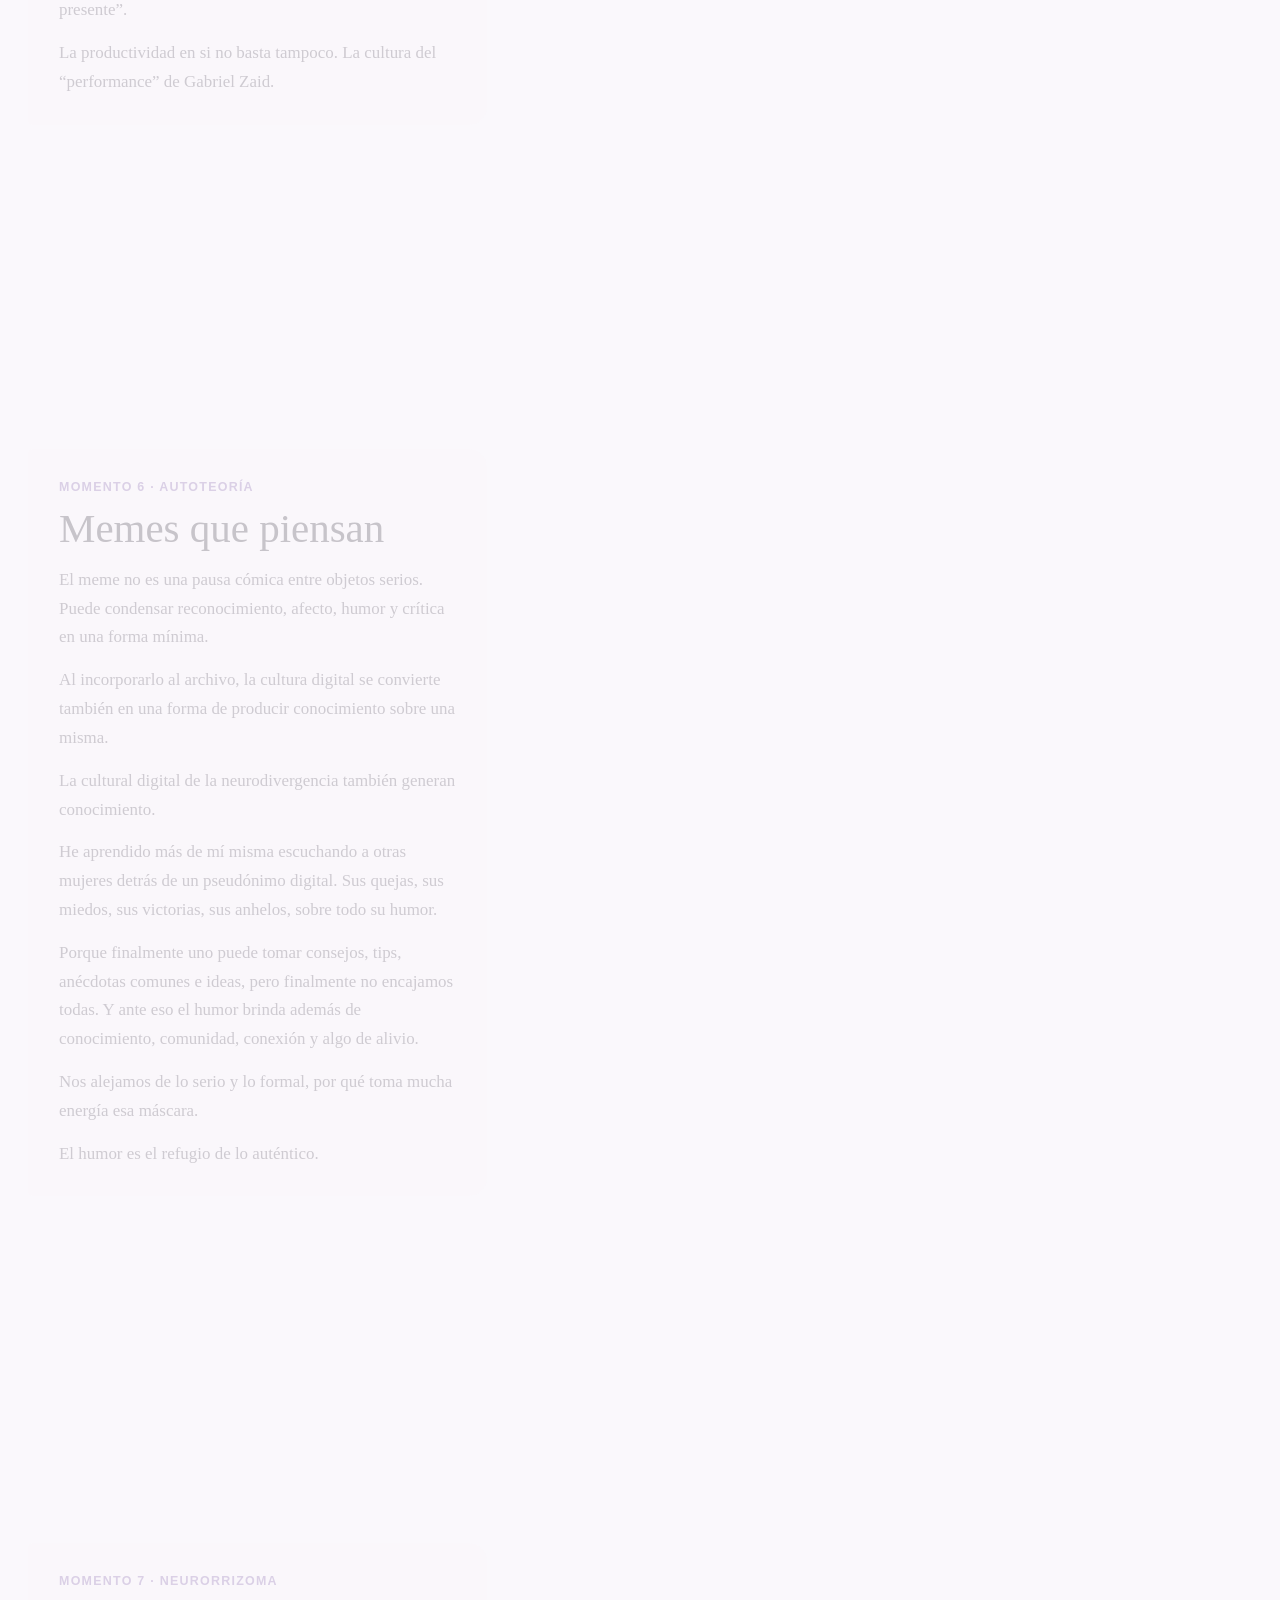
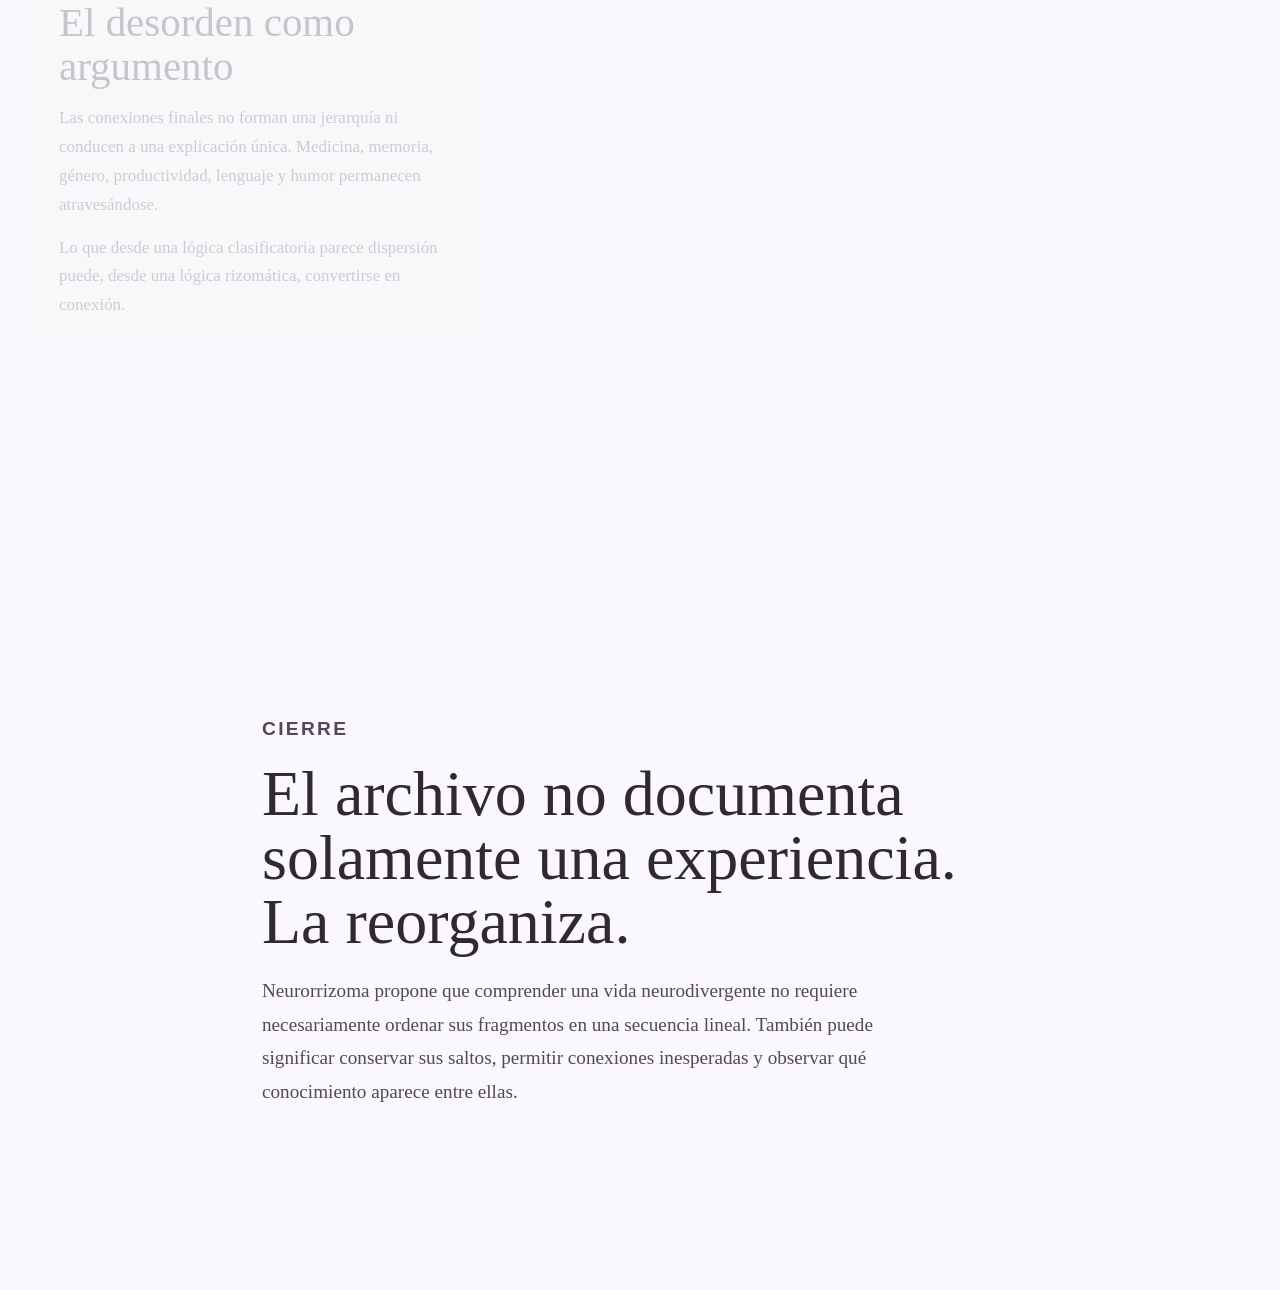
==== commit efb593f5: "Update index.html" ====
--- a/index.html
+++ b/index.html
@@ -634,6 +634,22 @@
             <p>
               Al incorporarlo al archivo, la cultura digital se convierte también
               en una forma de producir conocimiento sobre una misma.
+            </p>
+            <p>
+            La cultural digital de la neurodivergencia también generan conocimiento. 
+              </p>
+            <p>
+He aprendido más de mí misma escuchando a otras mujeres detrás de un pseudónimo digital. Sus quejas, sus miedos, sus victorias, sus anhelos, sobre todo su humor.
+              </p>
+            <p>
+Porque finalmente uno puede tomar consejos, tips, anécdotas comunes e ideas, pero finalmente no encajamos todas. Y ante eso el humor brinda además de conocimiento, comunidad, conexión y algo de alivio. 
+              </p>
+            <p>
+Nos alejamos de lo serio y lo formal, por qué toma mucha energía esa máscara.
+               </p>
+            <p>
+El humor es el refugio de lo auténtico. 
+
             </p>
           </div>
         </article>
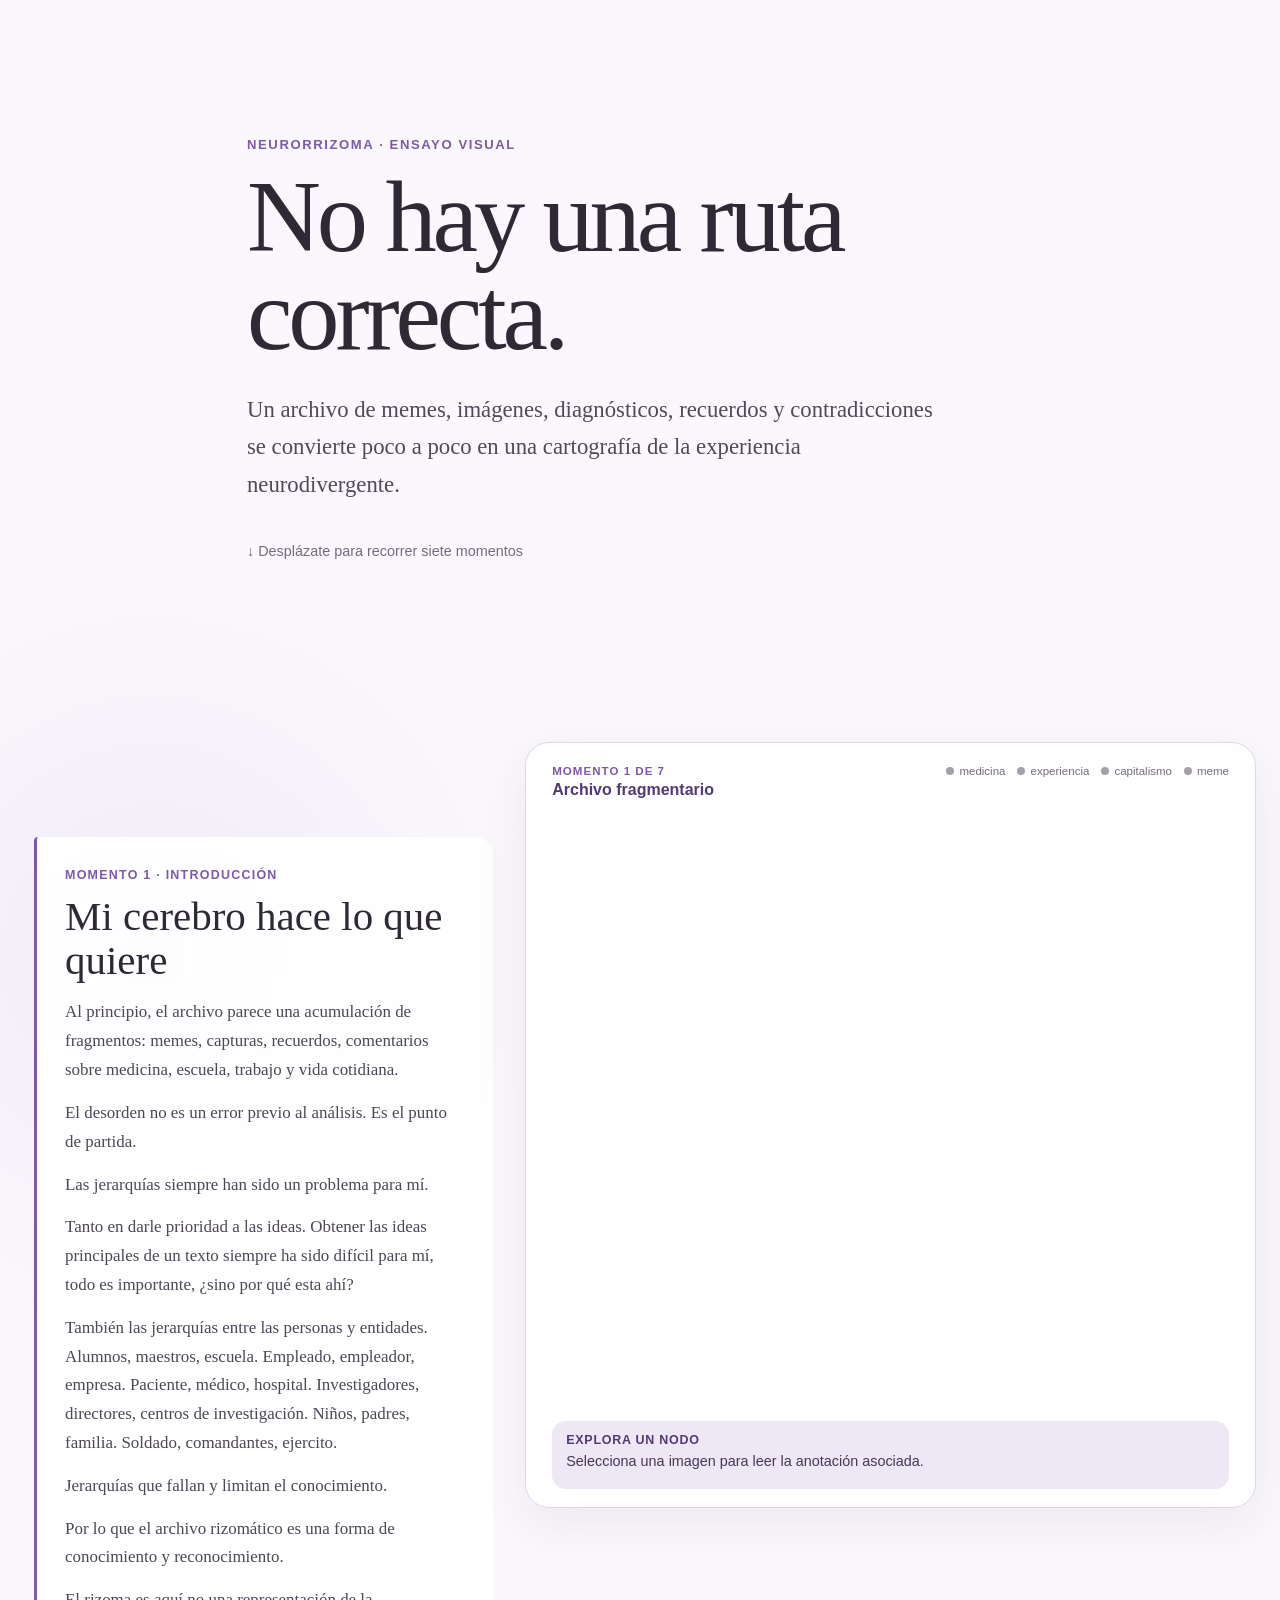
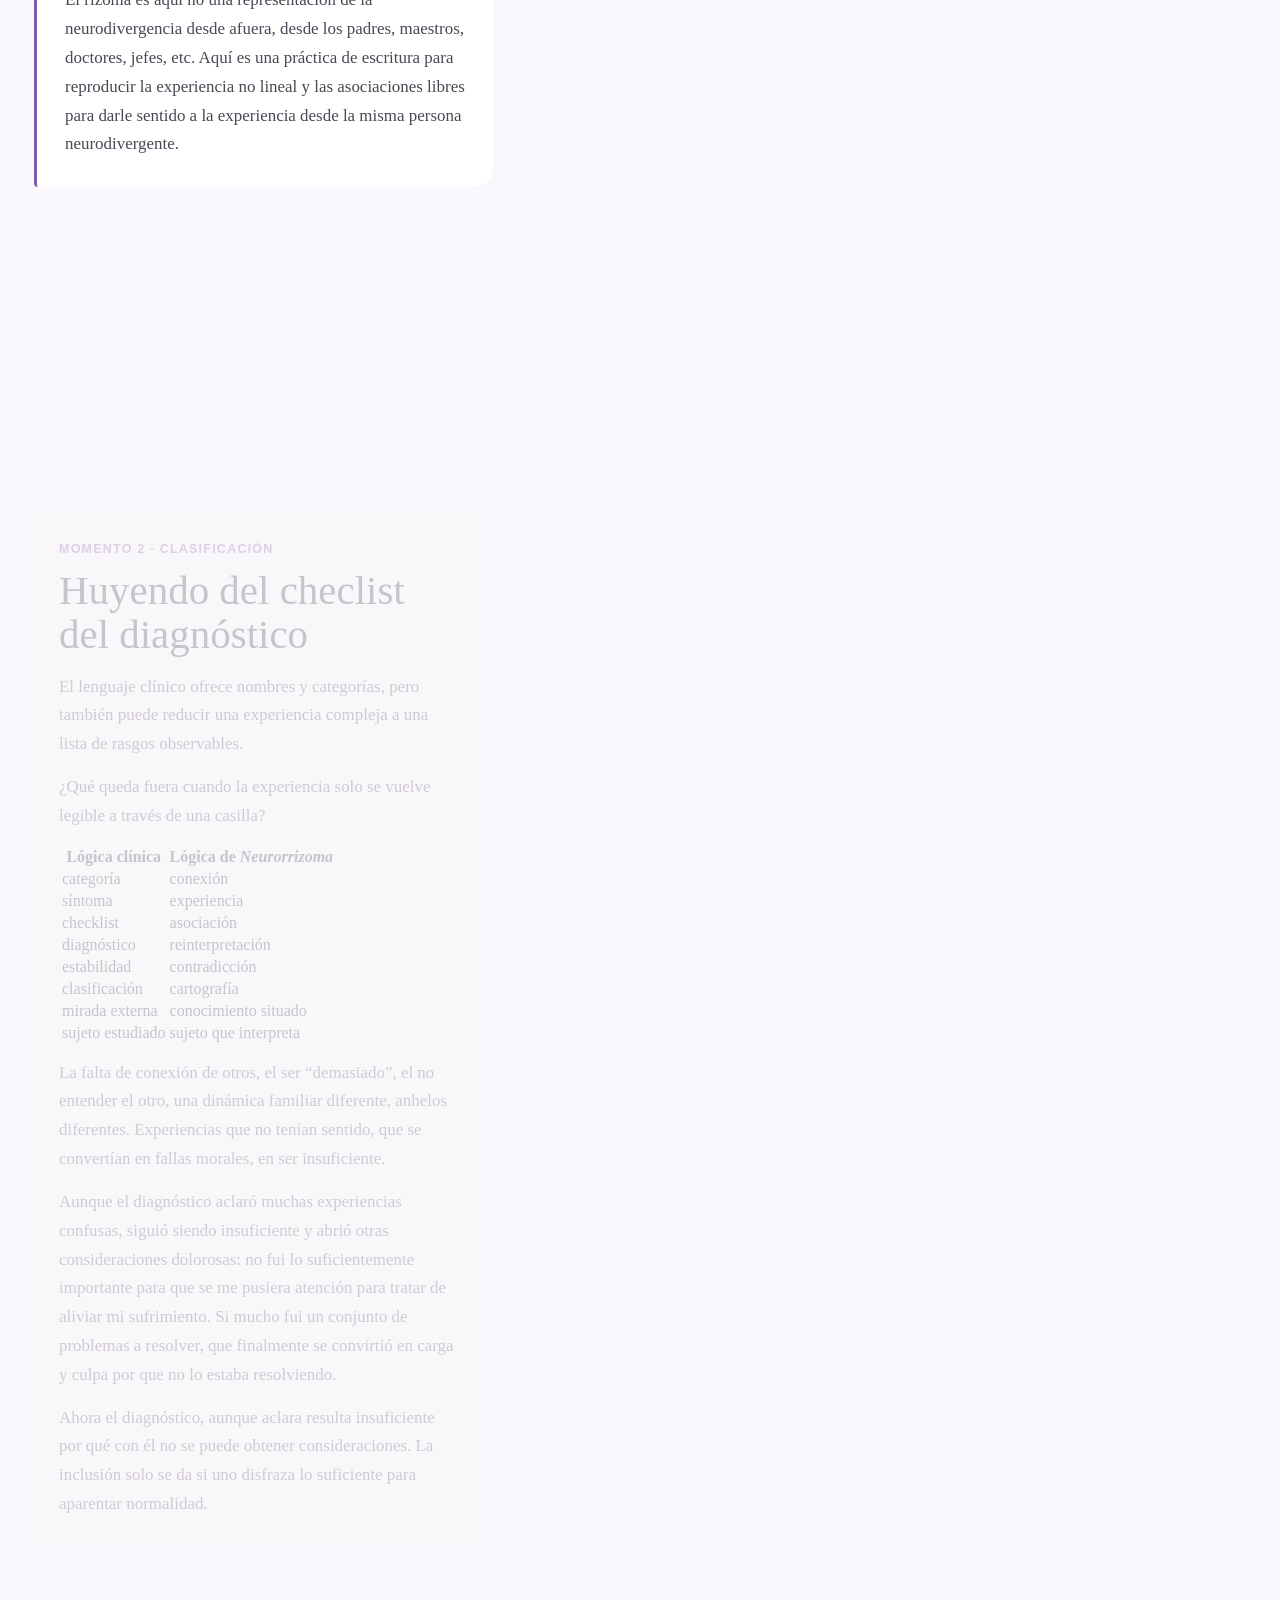
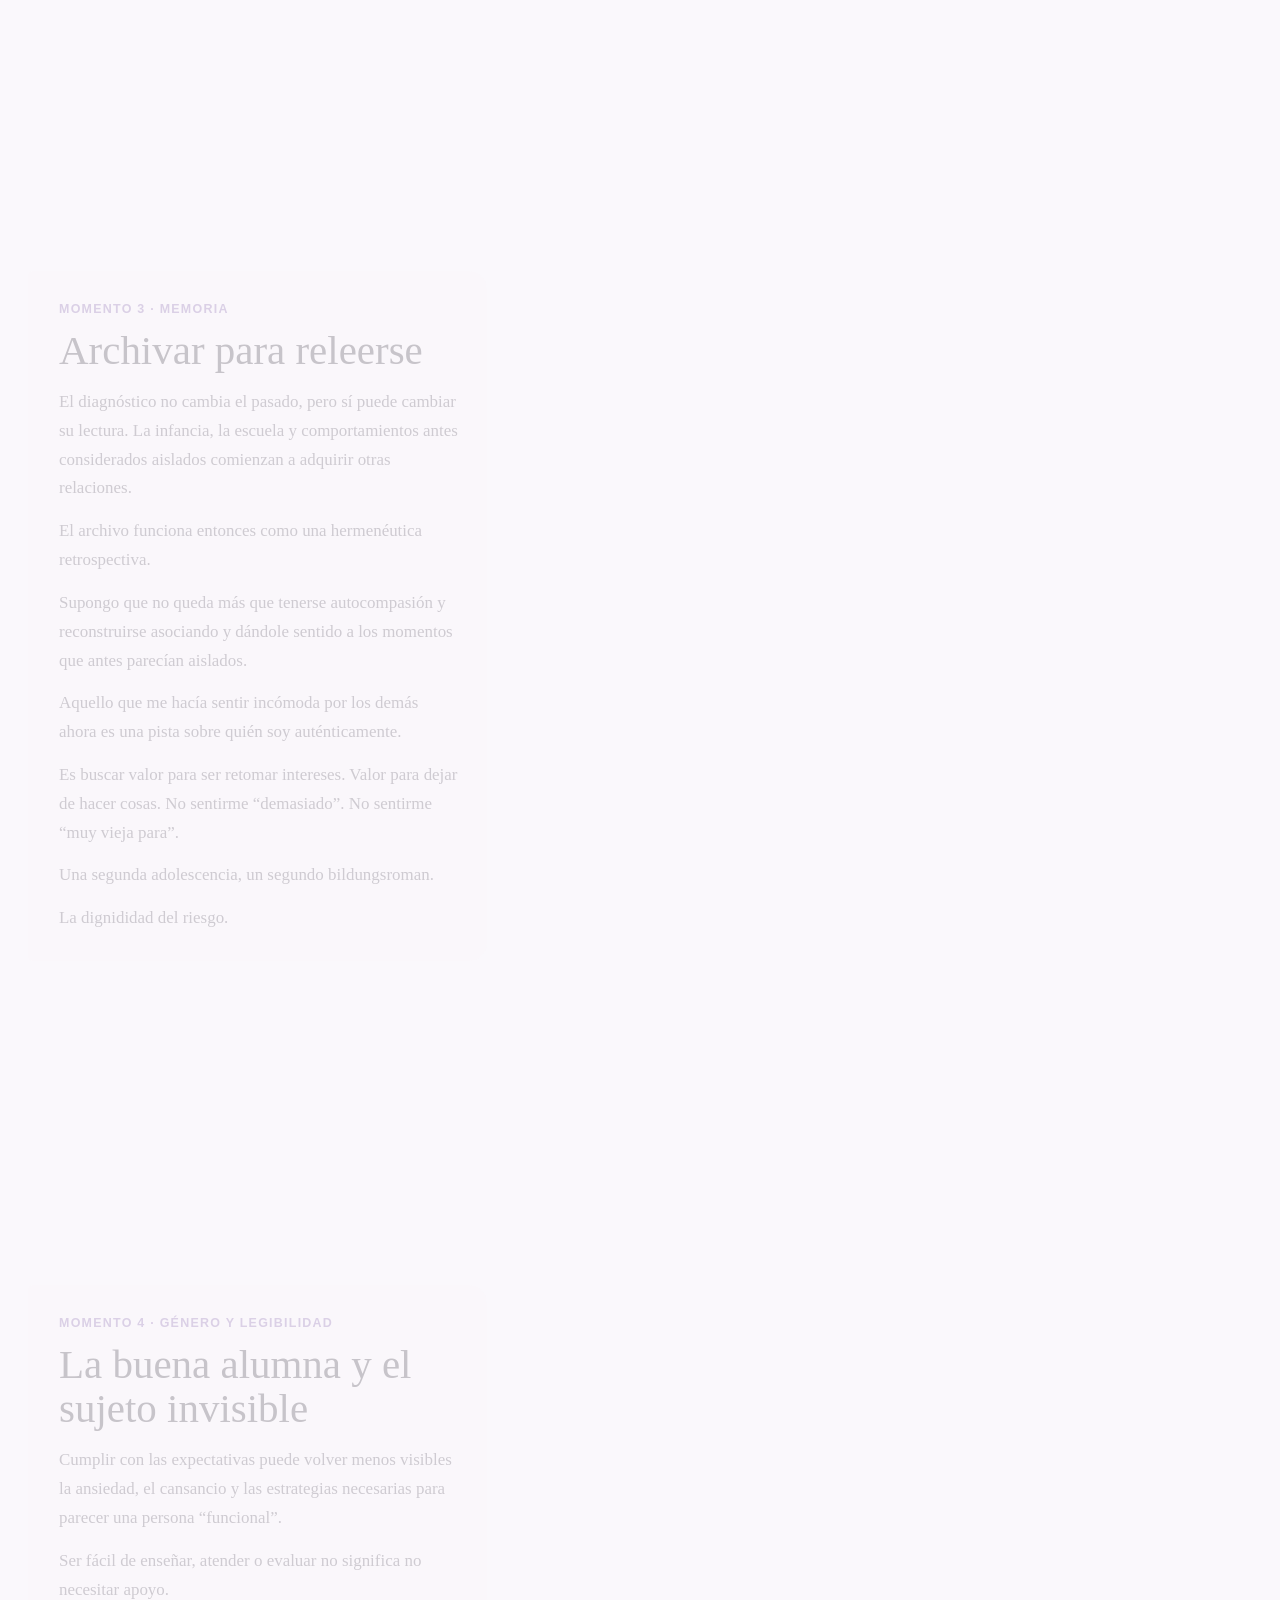
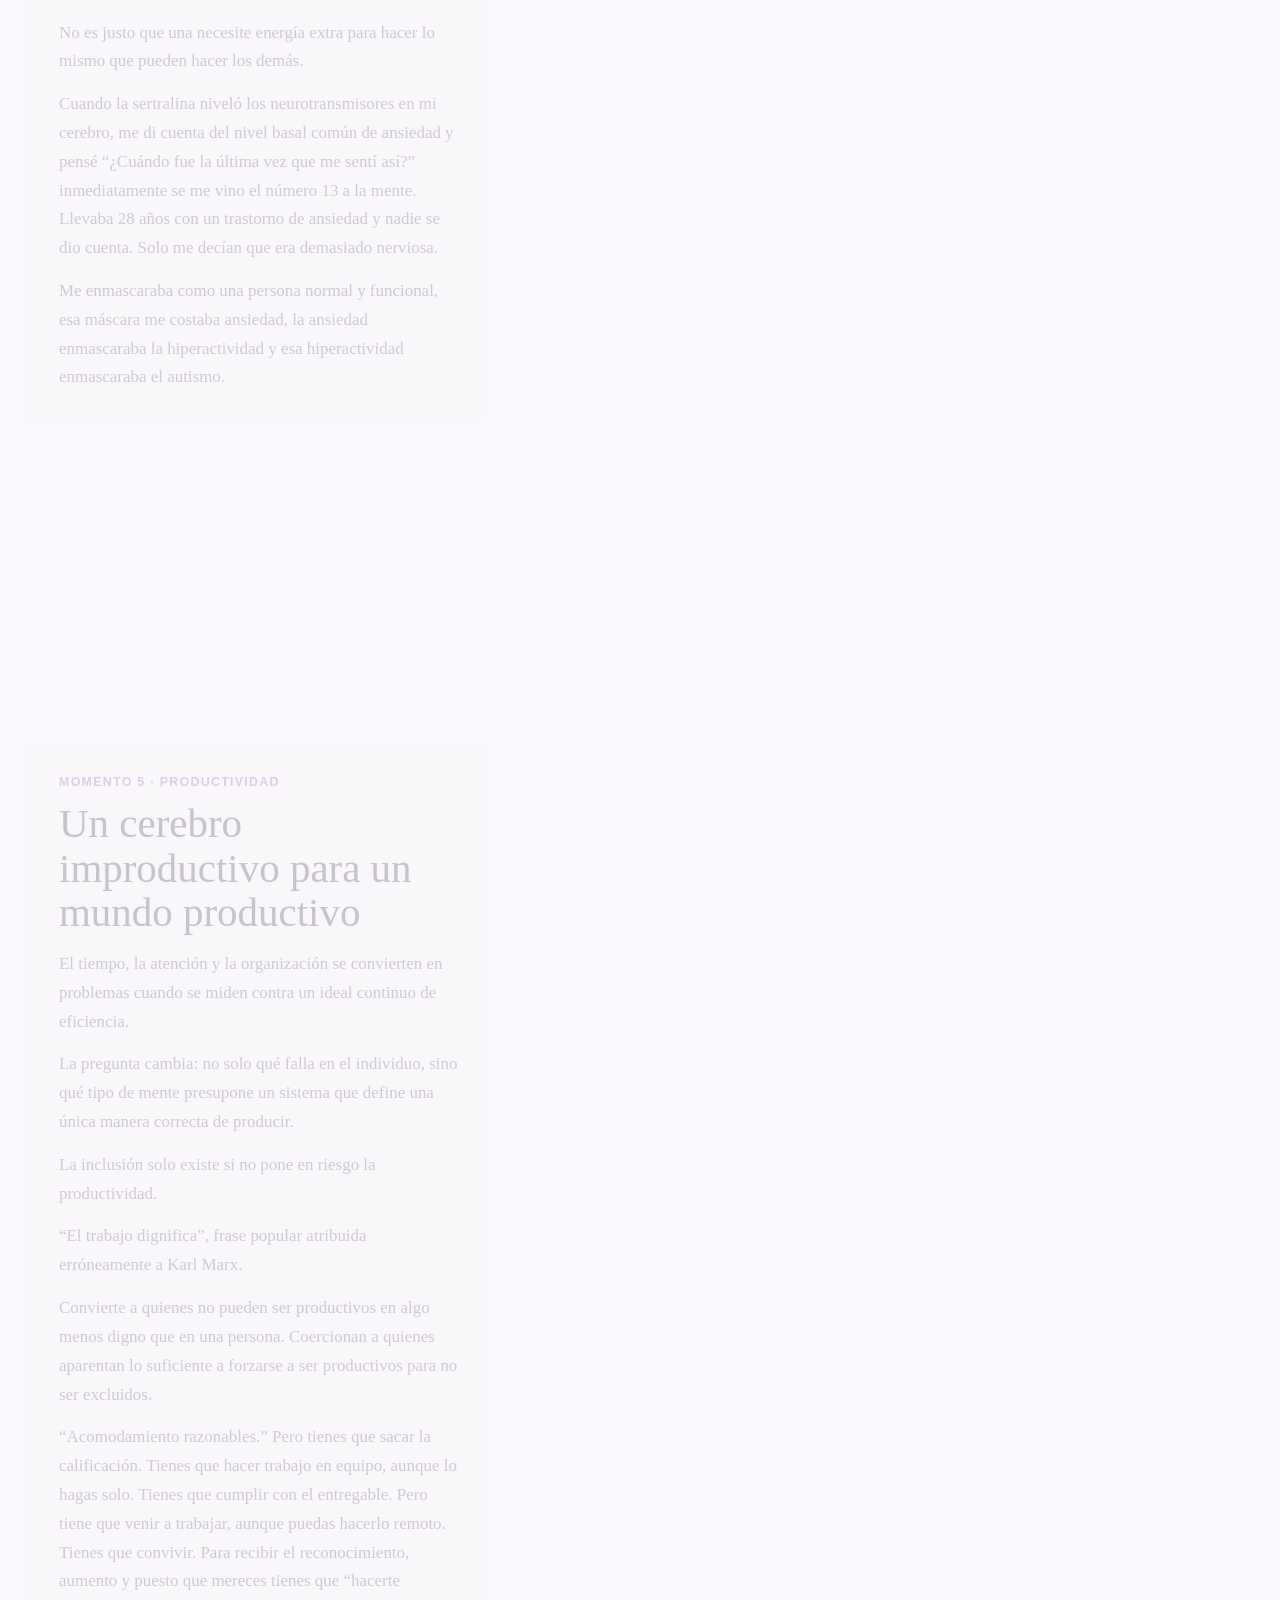
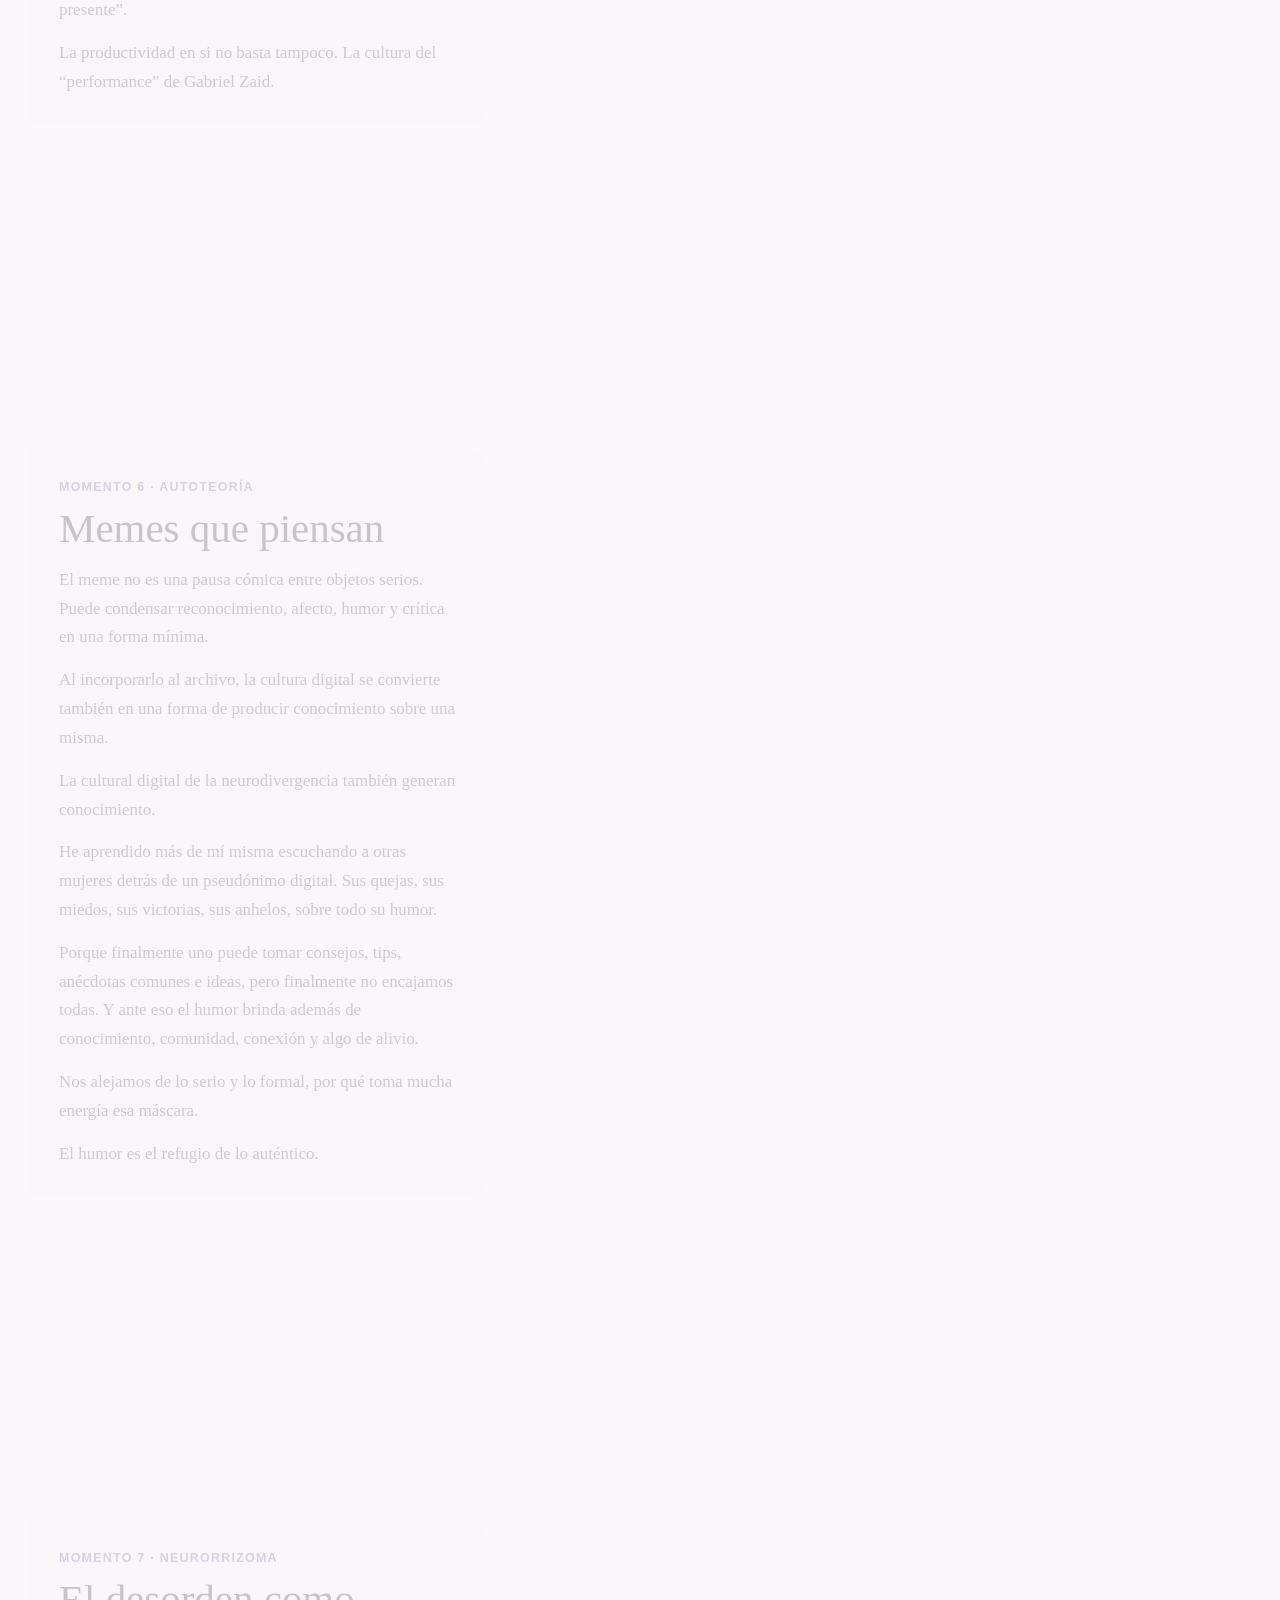
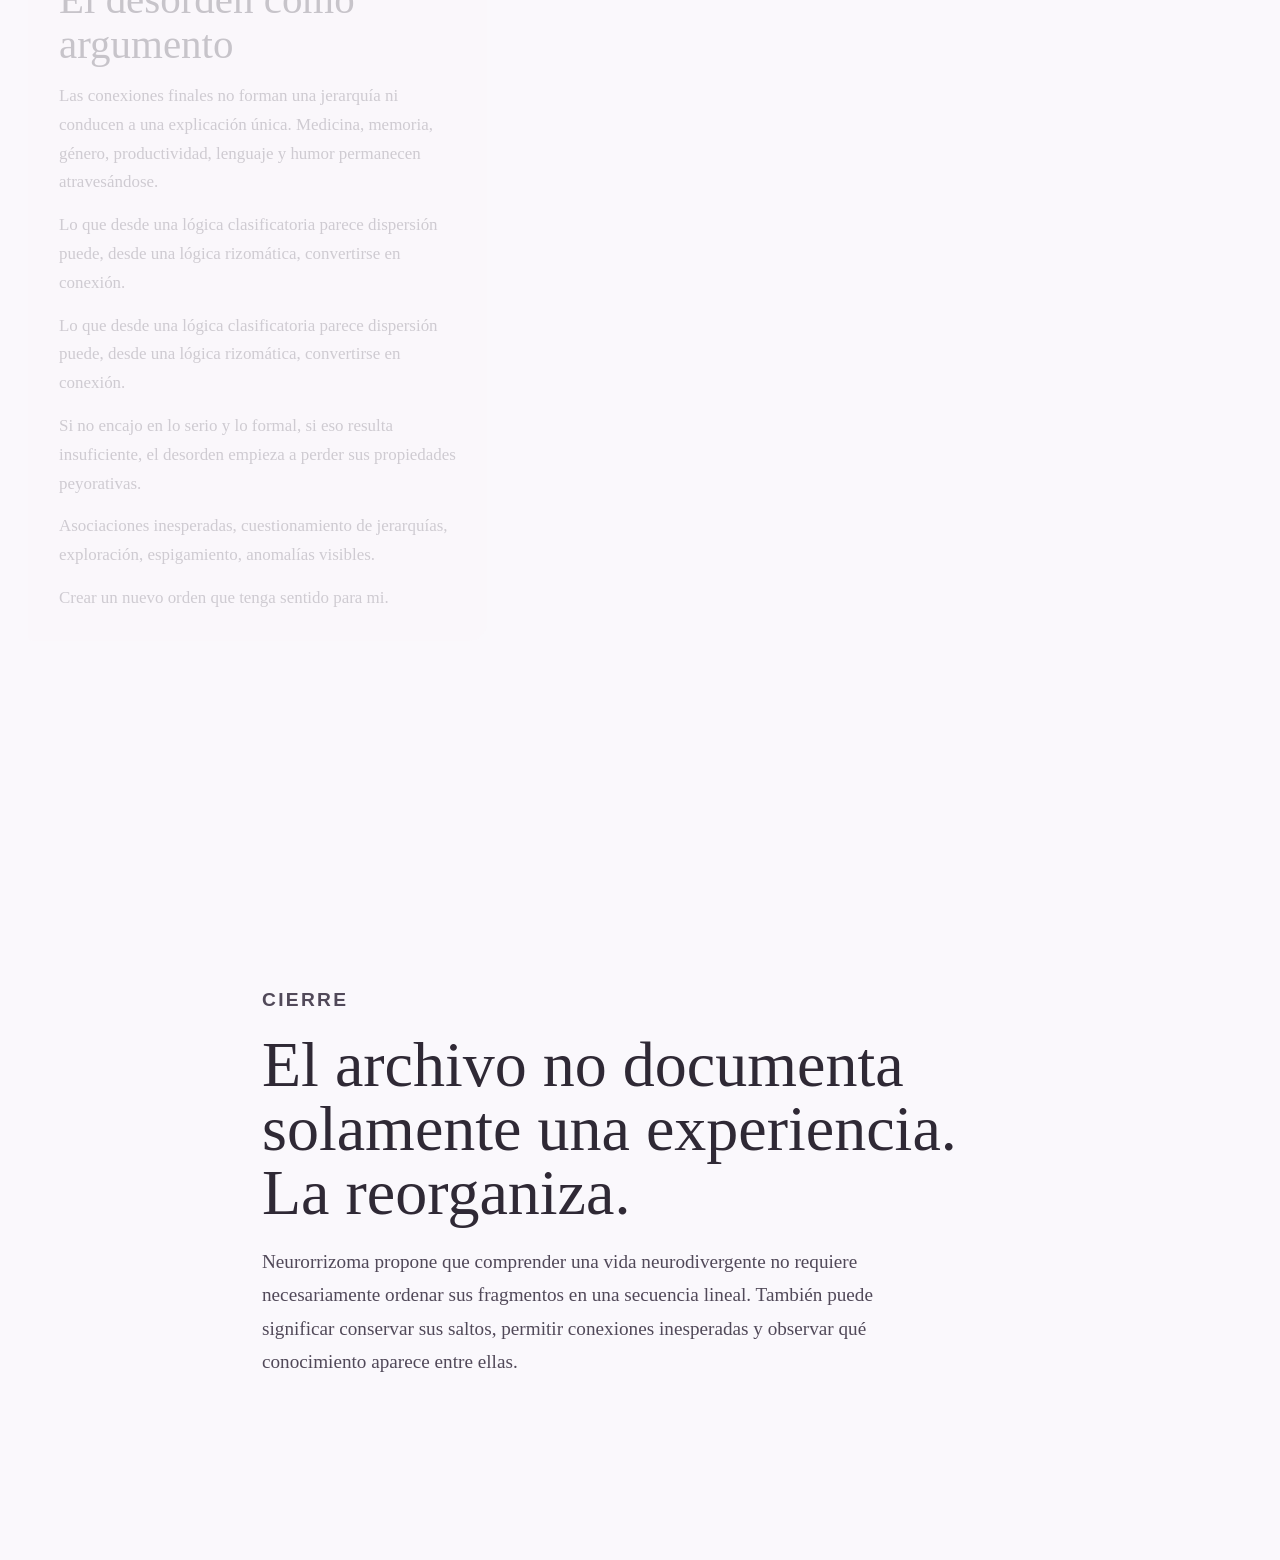
==== commit 040bd8ca: "Update index.html" ====
--- a/index.html
+++ b/index.html
@@ -667,6 +667,21 @@
               Lo que desde una lógica clasificatoria parece dispersión puede,
               desde una lógica rizomática, convertirse en conexión.
             </p>
+<p>
+            Lo que desde una lógica clasificatoria parece dispersión puede, desde una lógica rizomática, convertirse en conexión.
+  </p>
+            <p>
+Si no encajo en lo serio y lo formal, si eso resulta insuficiente, el desorden empieza a perder sus propiedades peyorativas. 
+              </p>
+            <p>
+Asociaciones inesperadas, cuestionamiento de jerarquías, exploración, espigamiento, anomalías visibles.
+              </p>
+            <p>
+Crear un nuevo orden que tenga sentido para mi. 
+
+</p>
+    
+            
           </div>
         </article>
 
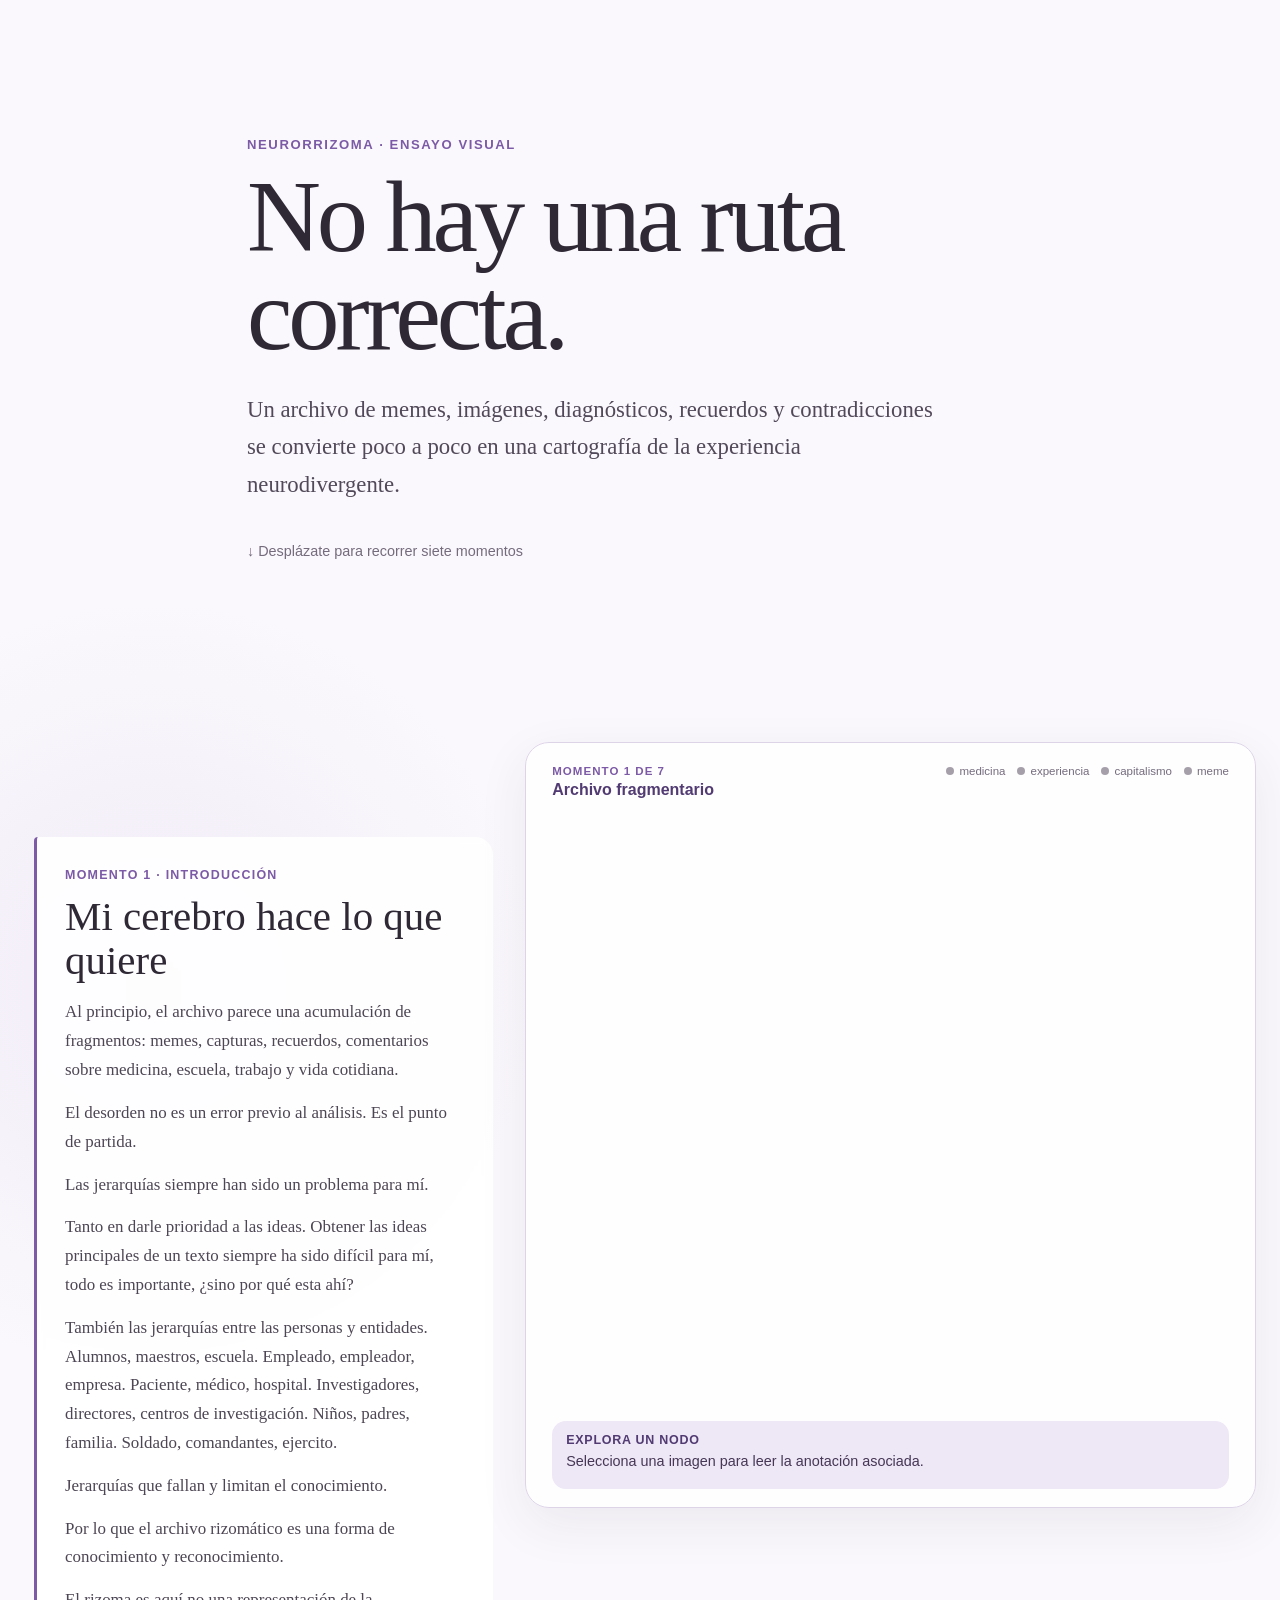
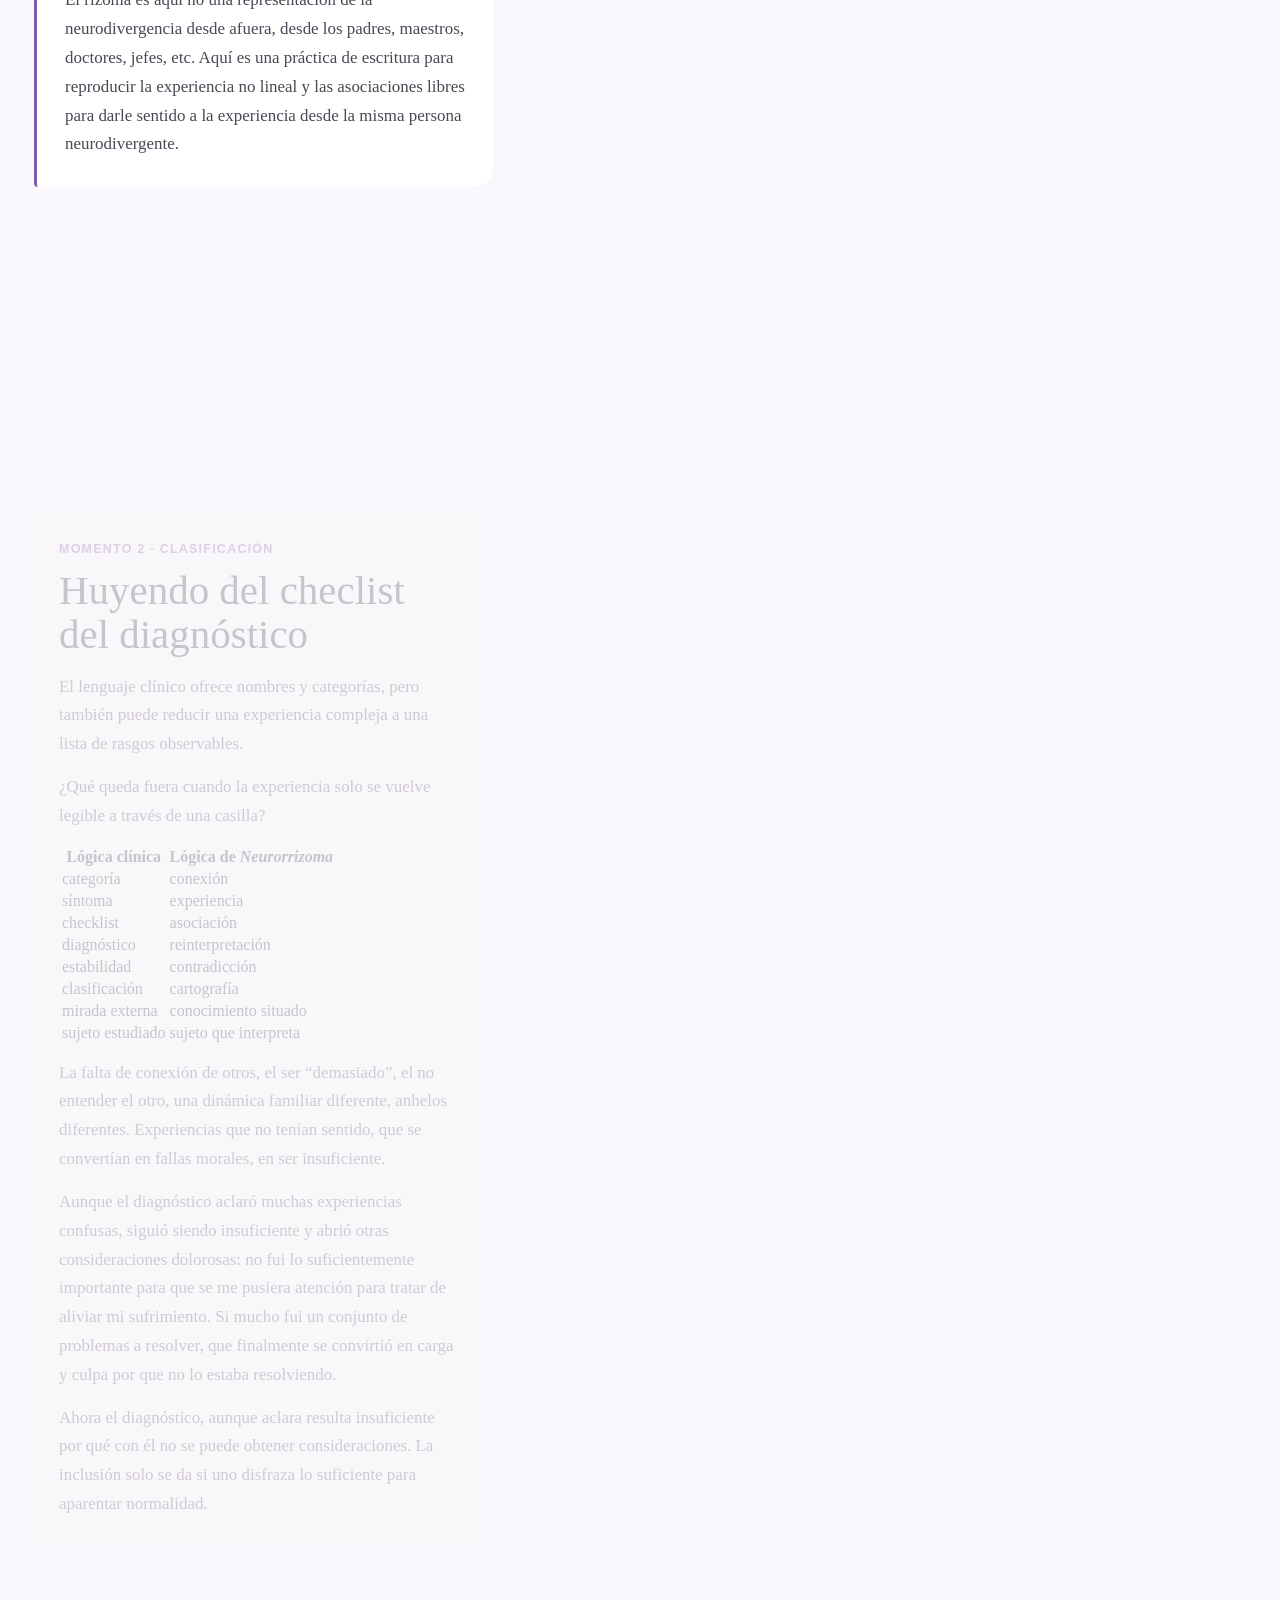
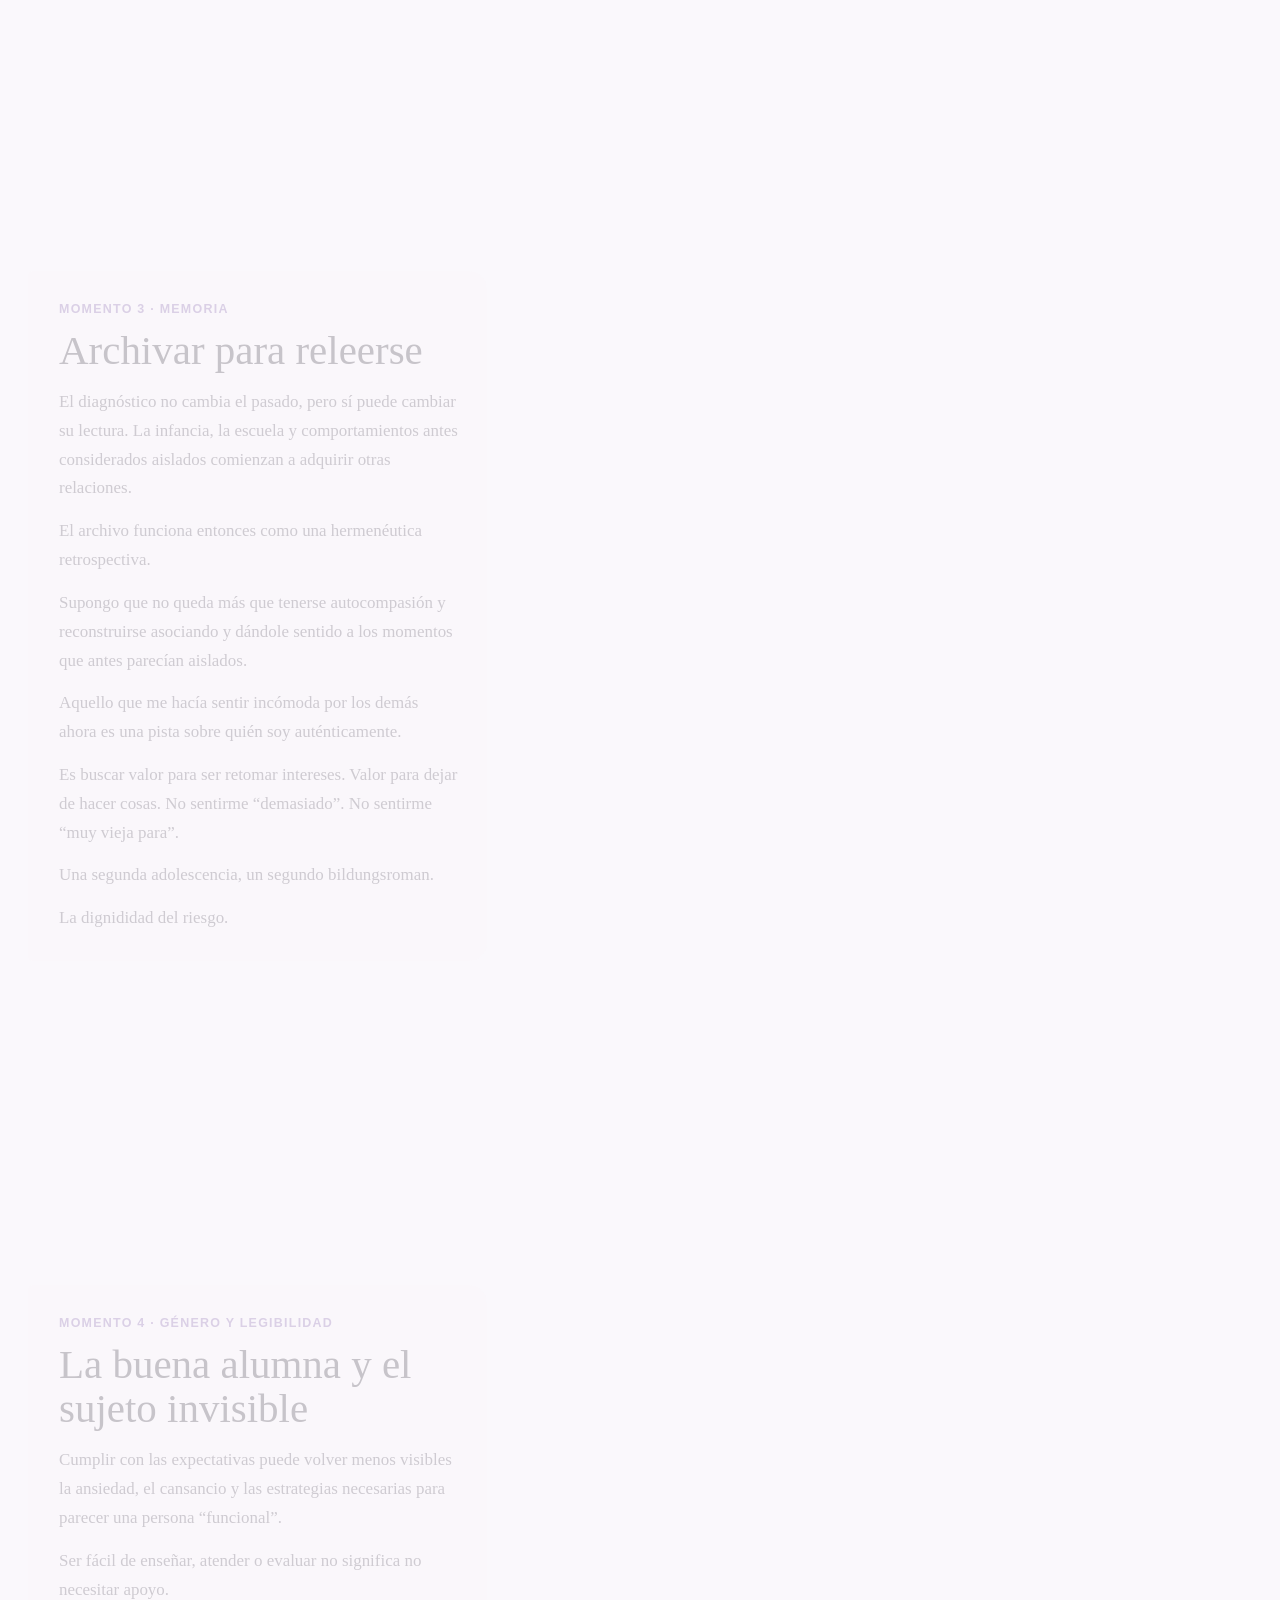
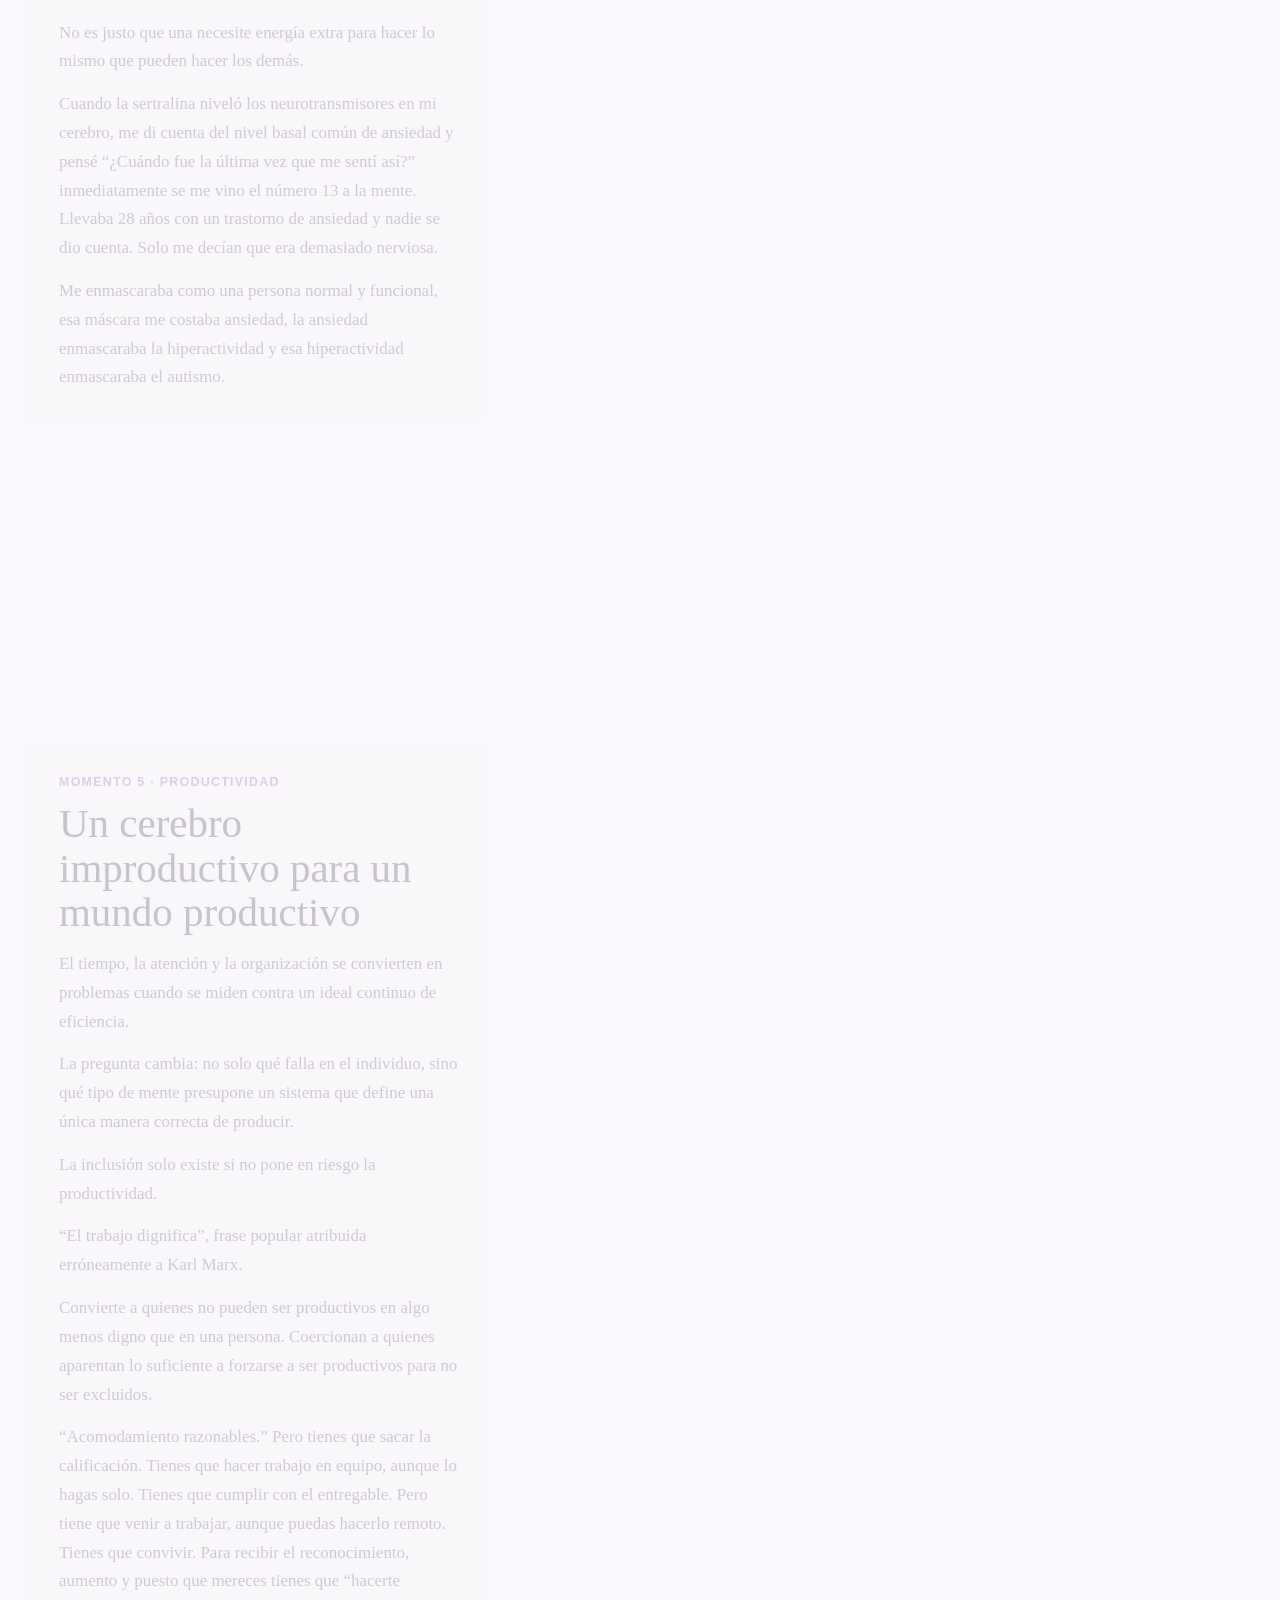
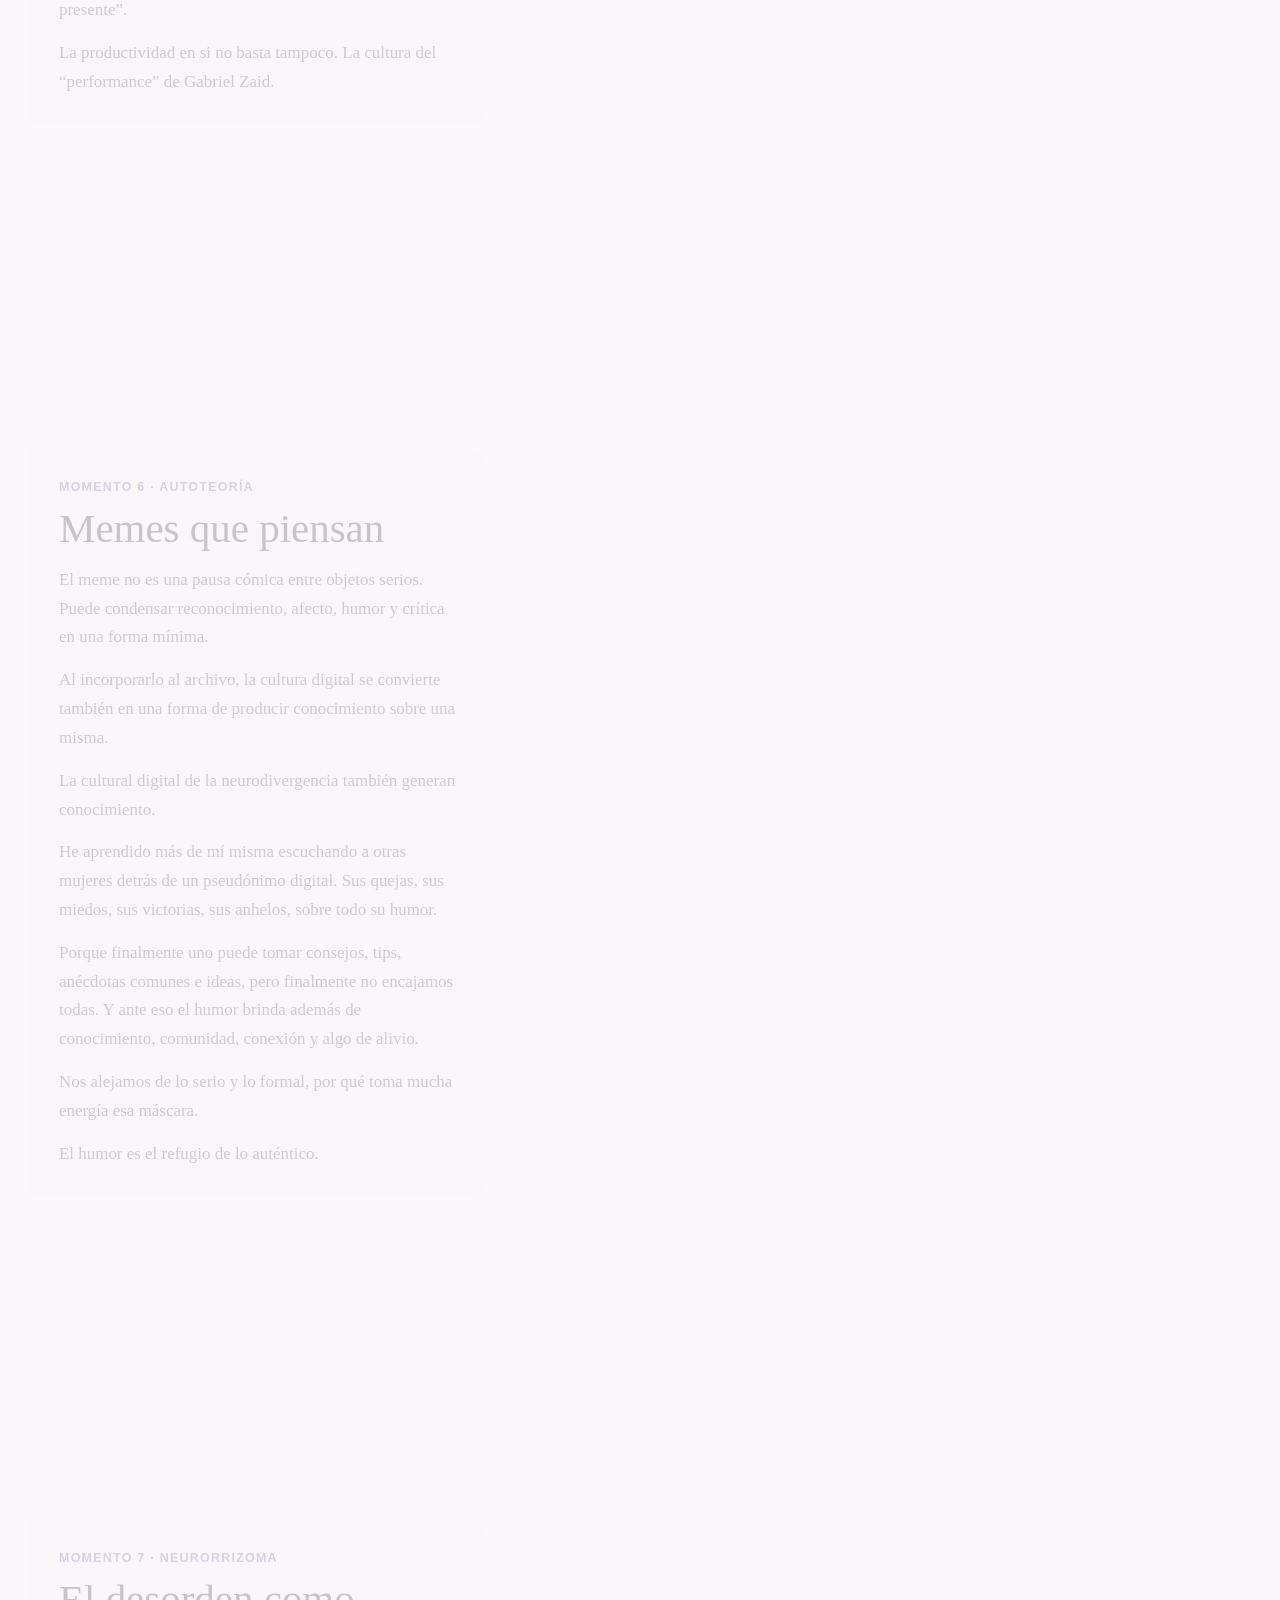
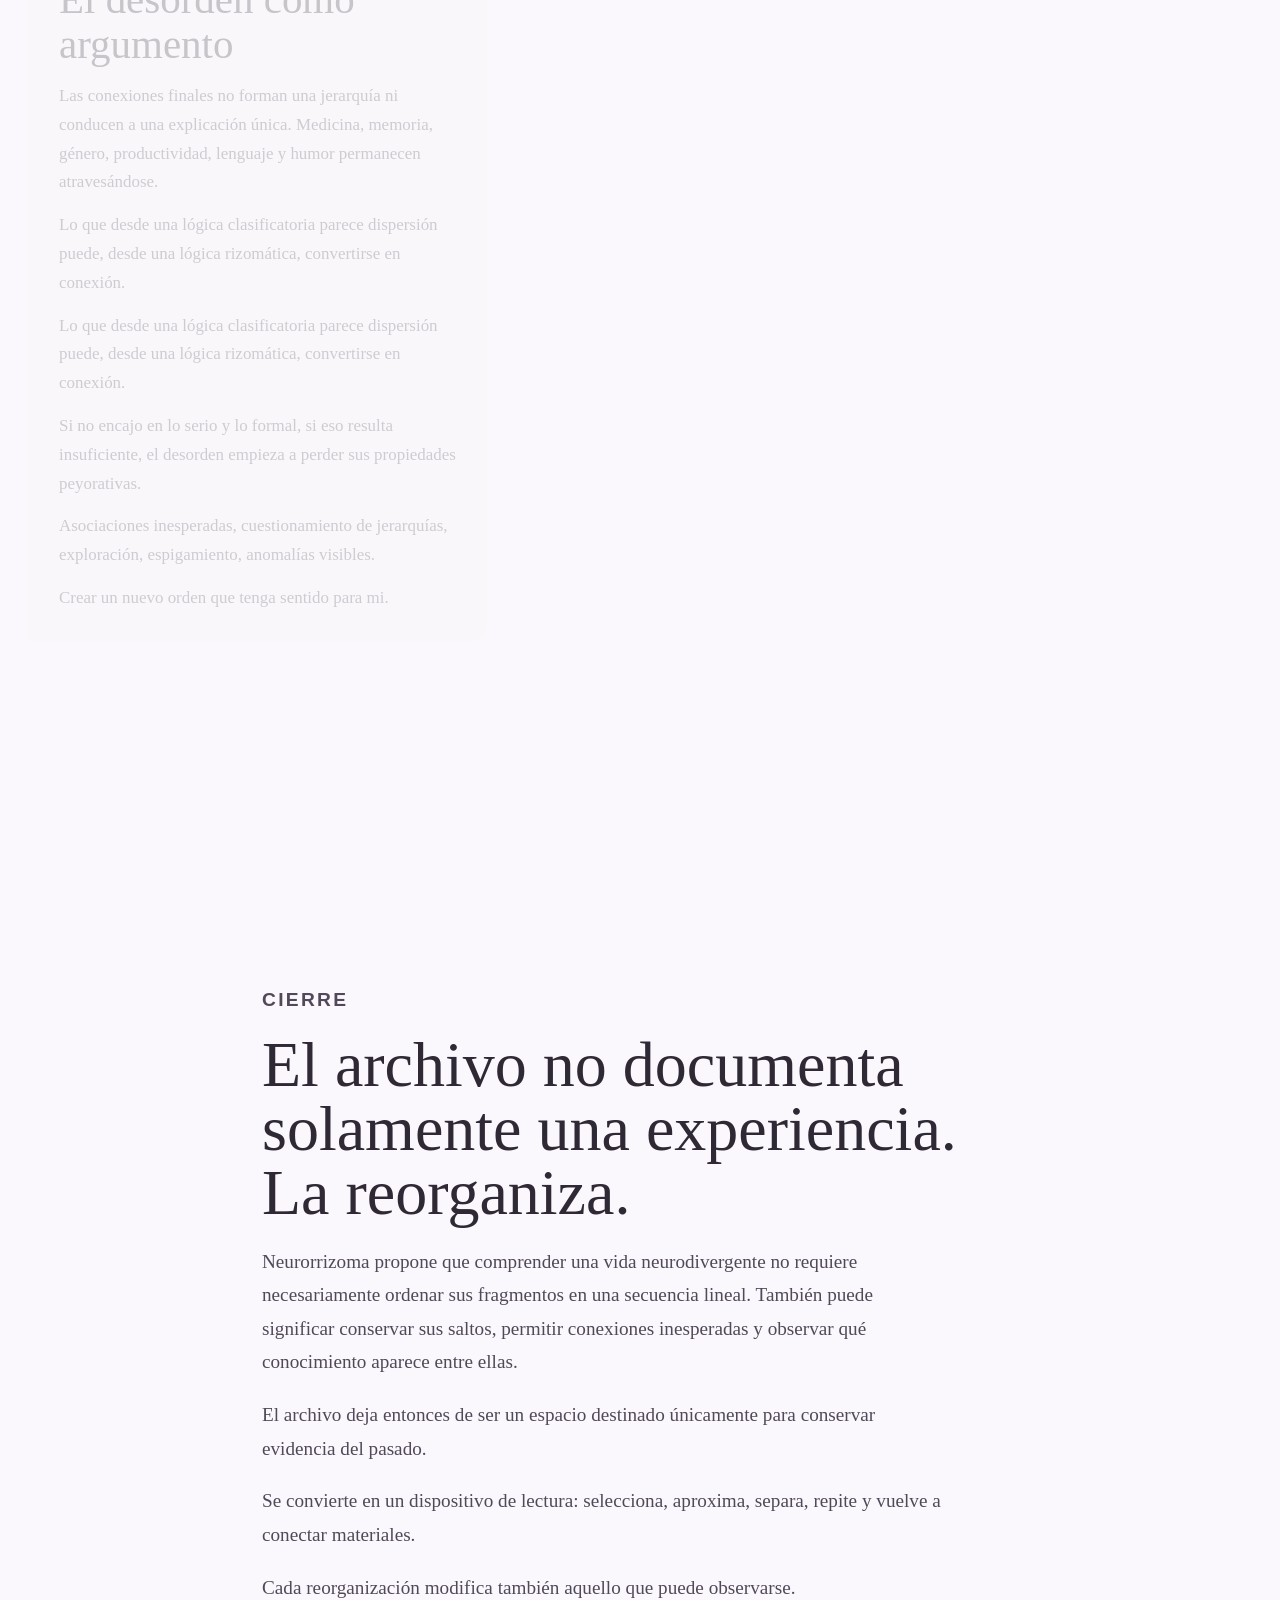
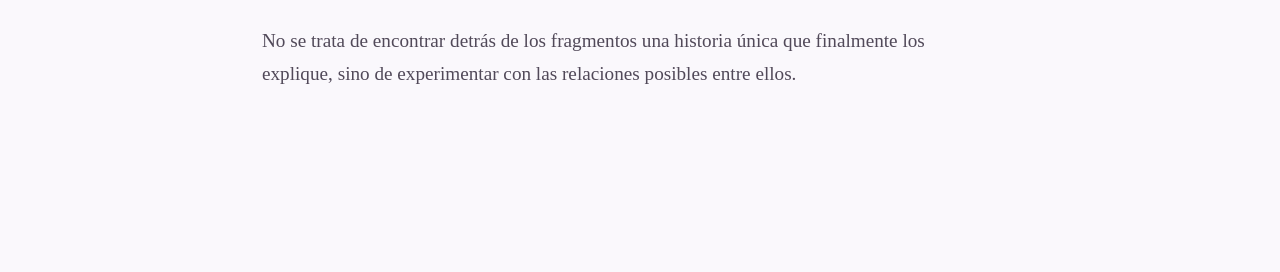
==== commit 2391c192: "Update index.html" ====
--- a/index.html
+++ b/index.html
@@ -728,6 +728,22 @@
         puede significar conservar sus saltos, permitir conexiones inesperadas
         y observar qué conocimiento aparece entre ellas.
       </p>
+<p>
+      
+El archivo deja entonces de ser un espacio destinado únicamente para conservar evidencia del pasado. 
+  </p>
+            <p>
+Se convierte en un dispositivo de lectura: selecciona, aproxima, separa, repite y vuelve a conectar materiales. 
+              </p>
+            <p>
+Cada reorganización modifica también aquello que puede observarse. 
+              </p>
+            <p>
+No se trata de encontrar detrás de los fragmentos una historia única que finalmente los explique, sino de experimentar con las relaciones posibles entre ellos.
+
+</p>
+            
+      
     </section>
   </main>
 
